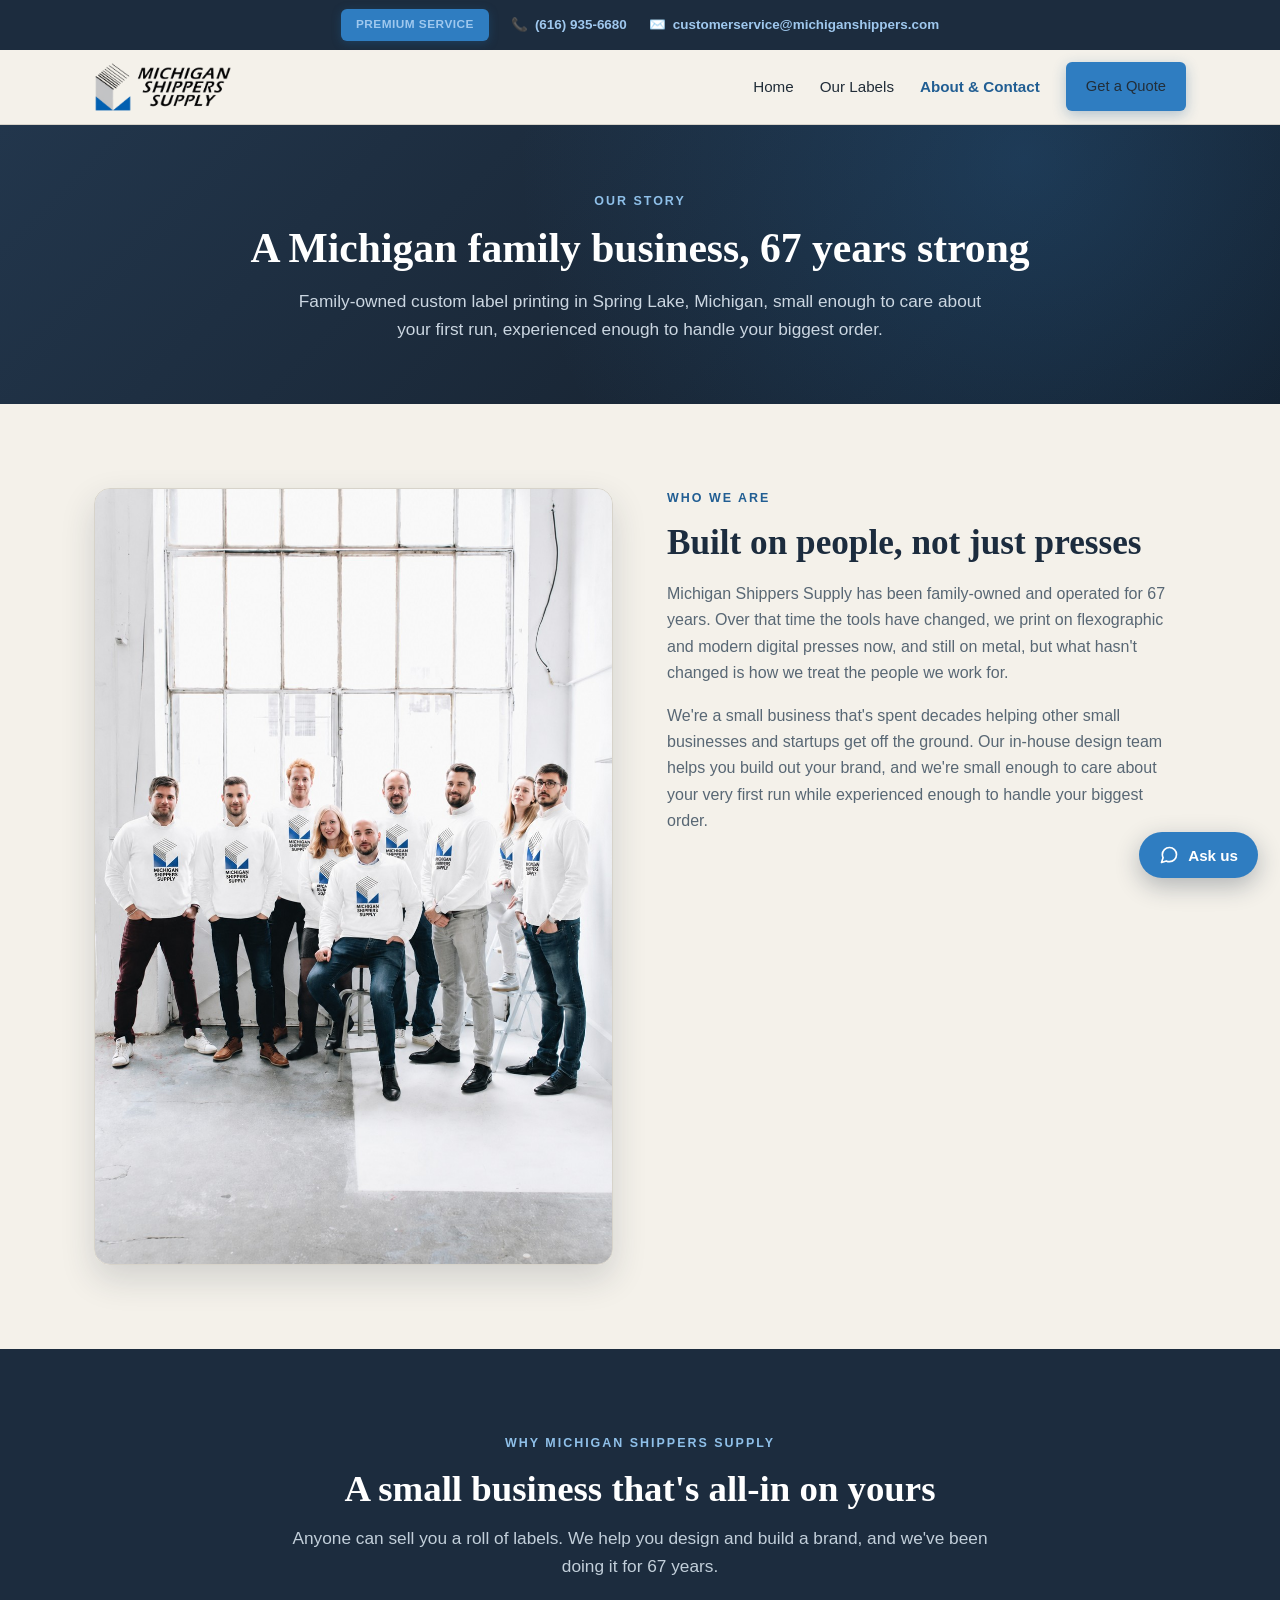
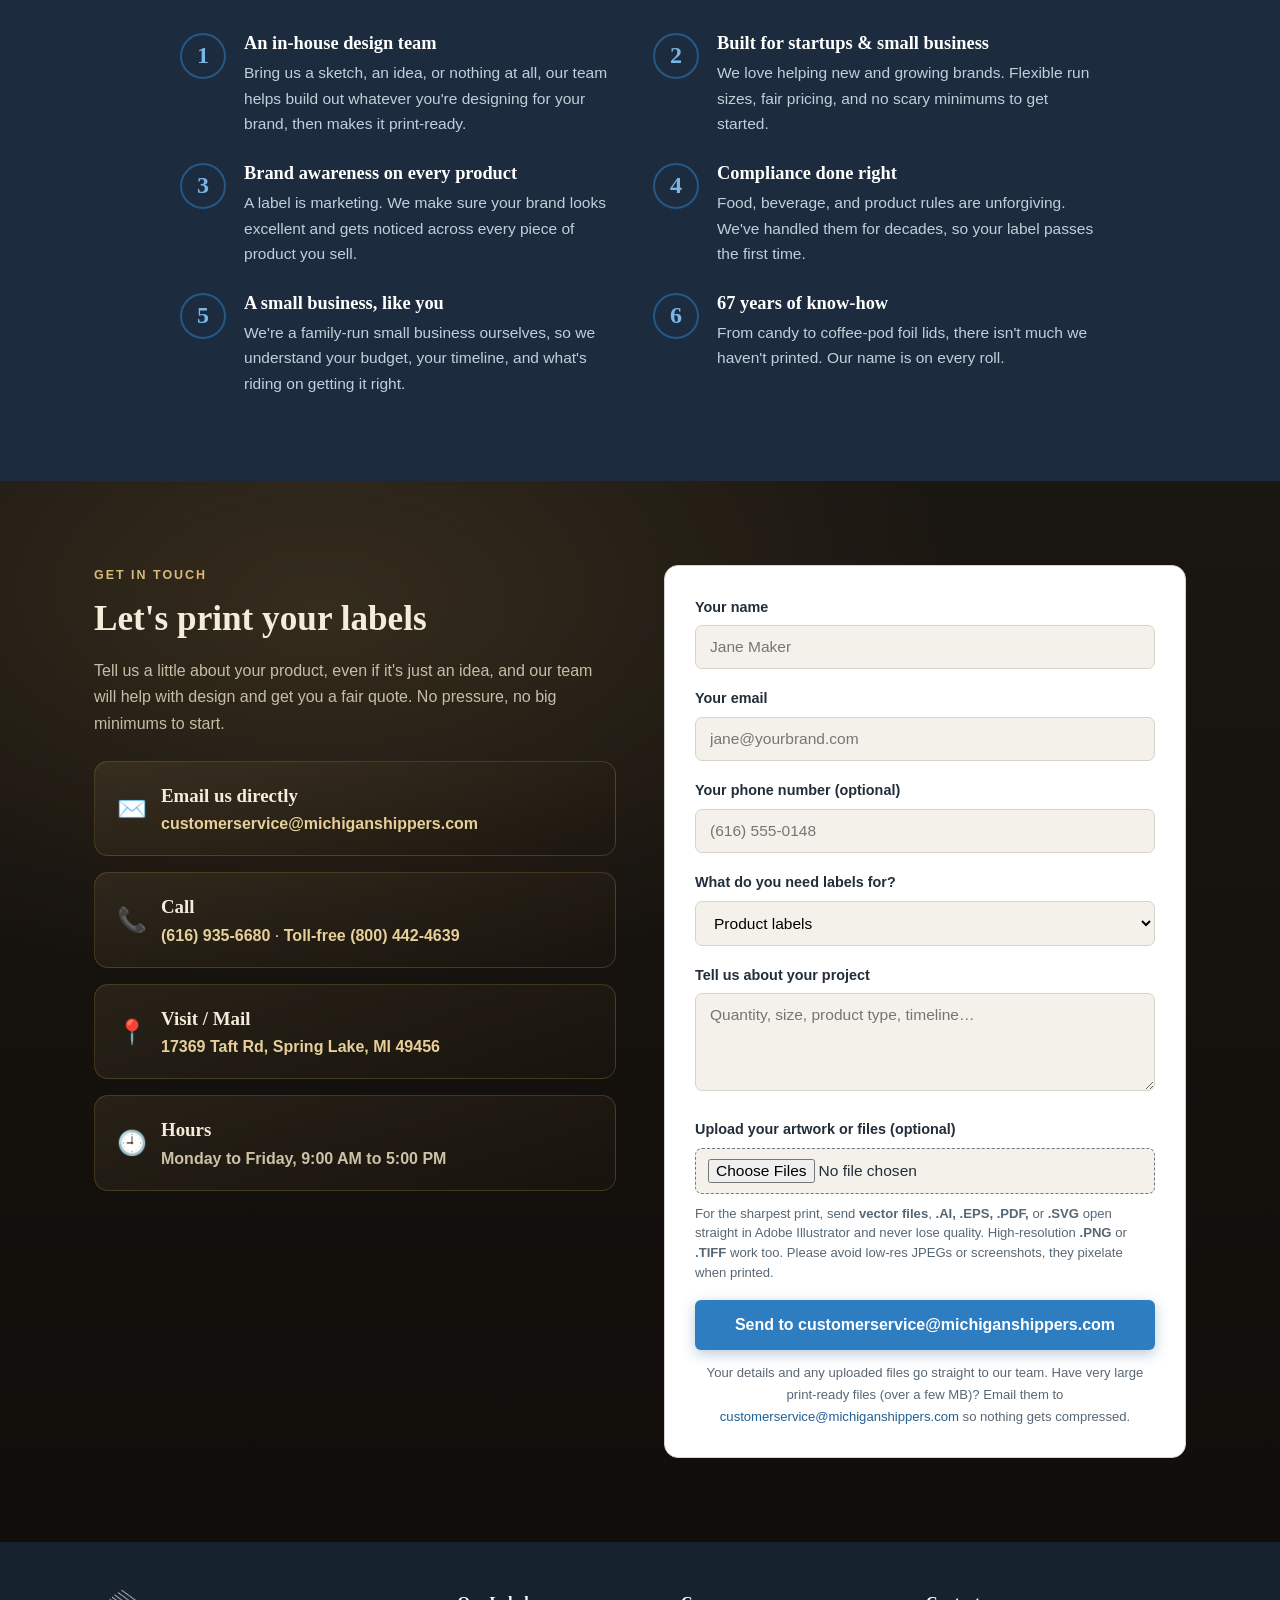
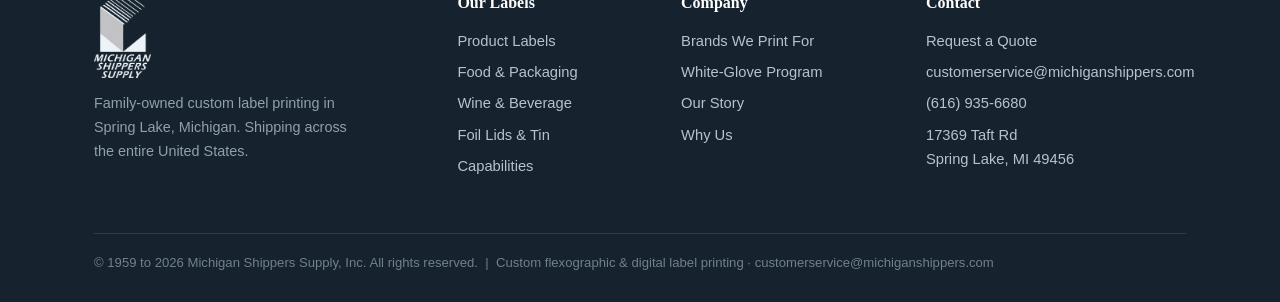
==== about.html @ 281e9510 "Switch contact email to customerservice@ + convert quote form to Netlify Forms Replace sales@michiga" ====
<!DOCTYPE html>
<html lang="en">
<head>
<meta charset="UTF-8" />
<meta name="viewport" content="width=device-width, initial-scale=1.0" />
<title>About &amp; Contact | Michigan Shippers Supply</title>
<meta name="description" content="Michigan Shippers Supply is a family-owned custom label printer in Spring Lake, Michigan, in business for 67 years. Get a free quote: call (616) 935-6680 or email customerservice@michiganshippers.com." />
<link rel="icon" type="image/png" href="images/logo-mark.png" />
<link rel="stylesheet" href="styles.css" />
</head>
<body>

<!-- ===== ANNOUNCEMENT BAR ===== -->
<div class="announce">
  <div class="wrap">
    <a class="wg-badge" href="index.html#programs">Premium Service</a>
    <span>📞 <a href="tel:16169356680">(616) 935-6680</a></span>
    <span>✉️ <a href="mailto:customerservice@michiganshippers.com">customerservice@michiganshippers.com</a></span>
  </div>
</div>

<!-- ===== NAV ===== -->
<header class="nav">
  <div class="nav-inner">
    <a class="brand" href="index.html" aria-label="Michigan Shippers Supply home">
      <img class="logo-real" src="images/logo-horizontal.png" alt="Michigan Shippers Supply" onerror="this.style.display='none';document.getElementById('navFallback').style.display='inline-flex';" />
      <span id="navFallback" class="ms-logo ms-logo--h" style="display:none;">
        <svg class="ms-mark" viewBox="0 0 120 120" xmlns="http://www.w3.org/2000/svg" role="img" aria-label="Michigan Shippers Supply mark">
          <defs><clipPath id="msTopNav"><polygon points="60,16 104,40 60,64 16,40"/></clipPath></defs>
          <polygon points="16,40 60,64 60,108 16,84" fill="#c3c8cc"/>
          <polygon points="60,64 104,40 104,84 60,108" fill="#aeb4b9"/>
          <polygon points="16,84 104,84 60,108" fill="#2f7dc1"/>
          <polygon points="60,16 104,40 60,64 16,40" fill="#eef0f2"/>
          <g clip-path="url(#msTopNav)" stroke="#6f767c" stroke-width="3">
            <line x1="4" y1="40" x2="80" y2="-3"/><line x1="12" y1="48" x2="88" y2="5"/>
            <line x1="20" y1="56" x2="96" y2="13"/><line x1="28" y1="64" x2="104" y2="21"/>
            <line x1="36" y1="72" x2="112" y2="29"/>
          </g>
          <polygon points="60,16 104,40 104,84 60,108 16,84 16,40" fill="none" stroke="#5d666d" stroke-width="1.4" stroke-linejoin="round"/>
          <line x1="60" y1="64" x2="60" y2="108" stroke="#5d666d" stroke-width="1.1"/>
          <polygon points="60,16 104,40 60,64 16,40" fill="none" stroke="#5d666d" stroke-width="1.4" stroke-linejoin="round"/>
        </svg>
        <span class="ms-wordmark"><b>MICHIGAN SHIPPERS</b><span>Supply &middot; Est. 1959</span></span>
      </span>
    </a>
    <nav class="links">
      <a href="index.html">Home</a>
      <a href="labels.html">Our Labels</a>
      <a class="nav-active" href="about.html">About &amp; Contact</a>
      <a class="btn btn-primary" href="about.html#contact">Get a Quote</a>
    </nav>
    <button class="nav-toggle" aria-label="Menu" onclick="document.querySelector('nav.links').style.display='flex'">
      <svg width="28" height="28" viewBox="0 0 24 24" fill="none" stroke="#1c2c3e" stroke-width="2"><line x1="3" y1="6" x2="21" y2="6"/><line x1="3" y1="12" x2="21" y2="12"/><line x1="3" y1="18" x2="21" y2="18"/></svg>
    </button>
  </div>
</header>

<!-- ===== PAGE HEADER ===== -->
<section class="page-hero">
  <div class="wrap">
    <div class="eyebrow">Our Story</div>
    <h1>A Michigan family business, 67 years strong</h1>
    <p>Family-owned custom label printing in Spring Lake, Michigan, small enough to care about your first run, experienced enough to handle your biggest order.</p>
  </div>
</section>

<!-- ===== ABOUT ===== -->
<section class="about" id="about">
  <div class="wrap">
    <div class="about-photo">
      <img src="images/team.jpg" alt="The Michigan Shippers Supply team in branded sweatshirts" />
    </div>
    <div>
      <div class="eyebrow">Who We Are</div>
      <h2>Built on people, not just presses</h2>
      <p>Michigan Shippers Supply has been family-owned and operated for 67 years. Over that time the tools have changed, we print on flexographic and modern digital presses now, and still on metal, but what hasn't changed is how we treat the people we work for.</p>
      <p>We're a small business that's spent decades helping other small businesses and startups get off the ground. Our in-house design team helps you build out your brand, and we're small enough to care about your very first run while experienced enough to handle your biggest order.</p>
    </div>
  </div>
</section>

<!-- ===== WHY ===== -->
<section class="why" id="why">
  <div class="wrap">
    <div class="section-head">
      <div class="eyebrow" style="color:#8fc0e9;">Why Michigan Shippers Supply</div>
      <h2>A small business that's all-in on yours</h2>
      <p>Anyone can sell you a roll of labels. We help you design and build a brand, and we've been doing it for 67 years.</p>
    </div>
    <div class="why-grid">
      <div class="why-item"><div class="num">1</div><div><h3>An in-house design team</h3><p>Bring us a sketch, an idea, or nothing at all, our team helps build out whatever you're designing for your brand, then makes it print-ready.</p></div></div>
      <div class="why-item"><div class="num">2</div><div><h3>Built for startups &amp; small business</h3><p>We love helping new and growing brands. Flexible run sizes, fair pricing, and no scary minimums to get started.</p></div></div>
      <div class="why-item"><div class="num">3</div><div><h3>Brand awareness on every product</h3><p>A label is marketing. We make sure your brand looks excellent and gets noticed across every piece of product you sell.</p></div></div>
      <div class="why-item"><div class="num">4</div><div><h3>Compliance done right</h3><p>Food, beverage, and product rules are unforgiving. We've handled them for decades, so your label passes the first time.</p></div></div>
      <div class="why-item"><div class="num">5</div><div><h3>A small business, like you</h3><p>We're a family-run small business ourselves, so we understand your budget, your timeline, and what's riding on getting it right.</p></div></div>
      <div class="why-item"><div class="num">6</div><div><h3>67 years of know-how</h3><p>From candy to coffee-pod foil lids, there isn't much we haven't printed. Our name is on every roll.</p></div></div>
    </div>
  </div>
</section>

<!-- ===== CONTACT ===== -->
<section class="contact" id="contact">
  <div class="wrap">
    <div class="contact-info">
      <div class="eyebrow">Get In Touch</div>
      <h2>Let's print your labels</h2>
      <p style="color:#c7bda6;margin-bottom:24px;">Tell us a little about your product, even if it's just an idea, and our team will help with design and get you a fair quote. No pressure, no big minimums to start.</p>
      <div class="email-cta">
        <span class="ic">✉️</span>
        <span><b>Email us directly</b><a href="mailto:customerservice@michiganshippers.com">customerservice@michiganshippers.com</a></span>
      </div>
      <div class="email-cta"><span class="ic">📞</span><span><b>Call</b><a href="tel:+16169356680">(616) 935-6680</a> &middot; <a href="tel:+18004424639">Toll-free (800) 442-4639</a></span></div>
      <div class="email-cta"><span class="ic">📍</span><span><b>Visit / Mail</b><a href="https://maps.google.com/?q=17369+Taft+Rd%2C+Spring+Lake%2C+MI+49456" target="_blank" rel="noopener">17369 Taft Rd, Spring Lake, MI 49456</a></span></div>
      <div class="email-cta"><span class="ic">🕘</span><span><b>Hours</b><span style="color:#cdc1a8;font-weight:600;">Monday to Friday, 9:00 AM to 5:00 PM</span></span></div>
    </div>
    <!-- Quote form uses Netlify Forms. Every submission (including uploaded files) is stored in
         the Netlify dashboard (Forms tab) so a spam filter can never lose a lead, and Netlify
         emails a copy to the address configured there (customerservice@michiganshippers.com).
         A browser mailto: link cannot carry attachments, which is why uploads failed before.
         File uploads need a native multipart POST, so this form submits normally (no AJAX).
         The data-netlify attribute + hidden form-name let Netlify detect and process it. -->
    <form id="quoteForm" name="quote" method="POST" data-netlify="true" netlify-honeypot="bot-field" enctype="multipart/form-data" action="/thanks.html">
      <input type="hidden" name="form-name" value="quote" />
      <input type="hidden" name="subject" value="New label quote request from michiganshippers.com" />
      <!-- Honeypot: bots fill this hidden field; real visitors never see it -->
      <p hidden><label>Skip if you are human: <input name="bot-field" tabindex="-1" autocomplete="off" /></label></p>
      <label for="name">Your name</label>
      <input id="name" name="name" type="text" placeholder="Jane Maker" required />
      <label for="email">Your email</label>
      <input id="email" name="email" type="email" placeholder="jane@yourbrand.com" required />
      <label for="phone">Your phone number (optional)</label>
      <input id="phone" name="phone" type="tel" placeholder="(616) 555-0148" autocomplete="tel" inputmode="tel" />
      <label for="type">What do you need labels for?</label>
      <select id="type" name="label_type">
        <option>Product labels</option>
        <option>Food &amp; packaging</option>
        <option>Candy</option>
        <option>Wine / beer / beverage</option>
        <option>Barcode / shipping</option>
        <option>Keurig-compatible foil lids / tin</option>
        <option>Brand &amp; label design help</option>
        <option>Not sure yet, need help</option>
      </select>
      <label for="msg">Tell us about your project</label>
      <textarea id="msg" name="message" rows="4" placeholder="Quantity, size, product type, timeline…"></textarea>
      <label for="artwork">Upload your artwork or files (optional)</label>
      <input id="artwork" name="attachment" type="file" multiple accept=".ai,.eps,.pdf,.svg,.tif,.tiff,.png,.jpg,.jpeg" />
      <p class="upload-hint">For the sharpest print, send <strong>vector files</strong>, <strong>.AI, .EPS, .PDF,</strong> or <strong>.SVG</strong> open straight in Adobe Illustrator and never lose quality. High-resolution <strong>.PNG</strong> or <strong>.TIFF</strong> work too. Please avoid low-res JPEGs or screenshots, they pixelate when printed.</p>
      <button class="btn btn-primary" type="submit">Send to customerservice@michiganshippers.com</button>
      <p class="form-note" id="formNote">Your details and any uploaded files go straight to our team. Have very large print-ready files (over a few MB)? Email them to <a href="mailto:customerservice@michiganshippers.com">customerservice@michiganshippers.com</a> so nothing gets compressed.</p>
    </form>
    <script>
      // Show a "Sending…" state on submit, then let the native multipart POST proceed.
      // We deliberately do NOT preventDefault: the browser must perform the real form POST
      // so the selected files upload as attachments (an AJAX/fetch submit cannot send them).
      (function(){
        var form=document.getElementById('quoteForm');
        if(!form) return;
        form.addEventListener('submit', function(){
          var btn=form.querySelector('button[type=submit]');
          if(btn){ btn.disabled=true; btn.textContent='Sending…'; }
        });
      })();
    </script>
  </div>
</section>

<!-- ===== FOOTER ===== -->
<footer>
  <div class="wrap">
    <div class="col foot-brand">
      <img class="logo-real" src="images/logo-vertical-light.png" alt="Michigan Shippers Supply" onerror="this.style.display='none';document.getElementById('footFallback').style.display='inline-flex';" />
      <span id="footFallback" class="ms-logo ms-logo--v" style="display:none;align-items:flex-start;text-align:left;">
        <svg class="ms-mark" viewBox="0 0 120 120" xmlns="http://www.w3.org/2000/svg" role="img" aria-label="Michigan Shippers Supply mark">
          <defs><clipPath id="msTopFoot"><polygon points="60,16 104,40 60,64 16,40"/></clipPath></defs>
          <polygon points="16,40 60,64 60,108 16,84" fill="#c3c8cc"/>
          <polygon points="60,64 104,40 104,84 60,108" fill="#aeb4b9"/>
          <polygon points="16,84 104,84 60,108" fill="#2f7dc1"/>
          <polygon points="60,16 104,40 60,64 16,40" fill="#eef0f2"/>
          <g clip-path="url(#msTopFoot)" stroke="#6f767c" stroke-width="3">
            <line x1="4" y1="40" x2="80" y2="-3"/><line x1="12" y1="48" x2="88" y2="5"/>
            <line x1="20" y1="56" x2="96" y2="13"/><line x1="28" y1="64" x2="104" y2="21"/>
            <line x1="36" y1="72" x2="112" y2="29"/>
          </g>
          <polygon points="60,16 104,40 104,84 60,108 16,84 16,40" fill="none" stroke="#5d666d" stroke-width="1.4" stroke-linejoin="round"/>
          <line x1="60" y1="64" x2="60" y2="108" stroke="#5d666d" stroke-width="1.1"/>
          <polygon points="60,16 104,40 60,64 16,40" fill="none" stroke="#5d666d" stroke-width="1.4" stroke-linejoin="round"/>
        </svg>
        <span class="ms-wordmark" style="align-items:flex-start;"><b style="color:#fff;">MICHIGAN SHIPPERS</b><span>Supply &middot; Est. 1959</span></span>
      </span>
      <p>Family-owned custom label printing in Spring Lake, Michigan. Shipping across the entire United States.</p>
    </div>
    <div class="col">
      <h4>Our Labels</h4>
      <a href="labels.html#services">Product Labels</a>
      <a href="labels.html#services">Food &amp; Packaging</a>
      <a href="labels.html#services">Wine &amp; Beverage</a>
      <a href="labels.html#metal">Foil Lids &amp; Tin</a>
      <a href="labels.html#capabilities">Capabilities</a>
    </div>
    <div class="col">
      <h4>Company</h4>
      <a href="index.html#proof">Brands We Print For</a>
      <a href="index.html#programs">White-Glove Program</a>
      <a href="about.html#about">Our Story</a>
      <a href="about.html#why">Why Us</a>
    </div>
    <div class="col">
      <h4>Contact</h4>
      <a href="about.html#contact">Request a Quote</a>
      <a href="mailto:customerservice@michiganshippers.com">customerservice@michiganshippers.com</a>
      <a href="tel:16169356680">(616) 935-6680</a>
      <a href="about.html#contact">17369 Taft Rd<br>Spring Lake, MI 49456</a>
    </div>
    <div class="legal">© 1959 to 2026 Michigan Shippers Supply, Inc. All rights reserved. &nbsp;|&nbsp; Custom flexographic &amp; digital label printing &middot; customerservice@michiganshippers.com</div>
  </div>
</footer>

<script src="chat.js" defer></script>
</body>
</html>
---- styles.css ----
:root{
  --cream:#f4f1ea;        /* warm heritage paper */
  --cream-2:#e9ebee;      /* cool light alt sections */
  --ink:#222e39;
  --ink-soft:#586774;
  --navy:#1c2c3e;         /* deep brand navy */
  --navy-2:#264a6b;
  --blue:#2f7dc1;         /* brand blue (from logo) */
  --blue-dark:#215e93;
  --steel:#6c7a85;        /* brand grey */
  --line:#d7d3ca;
  --max:1140px;
  --serif:Georgia,'Times New Roman',serif;
  --sans:-apple-system,BlinkMacSystemFont,'Segoe UI',Roboto,Helvetica,Arial,sans-serif;
}
*{box-sizing:border-box;margin:0;padding:0;}
html{scroll-behavior:smooth;}
body{font-family:var(--sans);color:var(--ink);background:var(--cream);line-height:1.65;-webkit-font-smoothing:antialiased;}
h1,h2,h3{font-family:var(--serif);font-weight:700;line-height:1.15;color:var(--navy);}
a{color:var(--blue-dark);text-decoration:none;}
img{max-width:100%;display:block;}
.wrap{max-width:var(--max);margin:0 auto;padding:0 24px;}
.btn{display:inline-block;padding:14px 26px;border-radius:6px;font-weight:600;font-size:1rem;cursor:pointer;border:2px solid transparent;transition:transform .15s ease,box-shadow .15s ease;}
.btn-primary{background:var(--blue);color:#fff;box-shadow:0 4px 14px rgba(33,94,147,.32);}
.btn-primary:hover{transform:translateY(-2px);box-shadow:0 7px 20px rgba(33,94,147,.42);}
.btn-ghost{background:transparent;color:var(--cream);border-color:rgba(244,241,234,.5);}
.btn-ghost:hover{background:rgba(244,241,234,.12);}
.eyebrow{font-family:var(--sans);text-transform:uppercase;letter-spacing:.16em;font-size:.78rem;font-weight:700;color:var(--blue-dark);margin-bottom:14px;}
section{padding:84px 0;}
.section-head{max-width:700px;margin:0 auto 52px;text-align:center;}
.section-head h2{font-size:2.3rem;margin-bottom:14px;}
.section-head p{color:var(--ink-soft);font-size:1.08rem;}

/* ===== LOGO (vector) ===== */
.ms-logo{display:flex;align-items:center;gap:14px;}
.ms-mark{flex:none;height:46px;width:auto;}
.ms-wordmark{display:flex;flex-direction:column;line-height:1;}
.ms-wordmark b{font-family:var(--serif);font-weight:700;color:var(--navy);letter-spacing:.04em;font-size:1.04rem;}
.ms-wordmark span{font-family:var(--sans);font-size:.62rem;letter-spacing:.22em;text-transform:uppercase;color:var(--blue-dark);font-weight:700;margin-top:4px;}
.ms-logo--v{flex-direction:column;gap:12px;text-align:center;}
.ms-logo--v .ms-mark{height:66px;}
.ms-logo--v .ms-wordmark{align-items:center;}
.ms-logo--v .ms-wordmark b{font-size:1.18rem;letter-spacing:.06em;}
.ms-logo--v .ms-wordmark span{font-size:.7rem;letter-spacing:.34em;margin-top:6px;}
/* real official logo files (drop into images/) take priority over the vector fallback */
.logo-real{height:50px;width:auto;display:block;}
footer .logo-real{height:88px;}
.brand{display:inline-flex;align-items:center;}

/* file upload */
form input[type=file]{padding:10px 12px;background:var(--cream);border:1px dashed var(--steel);cursor:pointer;}
.upload-hint{font-size:.82rem;color:var(--ink-soft);margin:-8px 0 18px;line-height:1.5;}

/* turnaround band */
.turnaround{background:var(--navy);color:var(--cream);}
.turnaround .wrap{display:grid;grid-template-columns:1fr 1fr;gap:48px;align-items:center;}
.turnaround img{width:100%;border-radius:16px;box-shadow:0 14px 34px rgba(0,0,0,.3);}
.turnaround h2{color:#fff;font-size:2.2rem;margin-bottom:16px;}
.turnaround p{color:#c2cfda;margin-bottom:16px;}
.turnaround .big{font-family:var(--serif);font-size:3.4rem;color:#7bb6e6;font-weight:700;line-height:1;margin-bottom:18px;}
.turnaround .big small{display:block;font-family:var(--sans);font-size:.92rem;letter-spacing:.05em;color:#c2cfda;text-transform:uppercase;font-weight:700;margin-top:8px;}
.turnaround .points{list-style:none;margin-top:6px;}
.turnaround .points li{padding-left:28px;position:relative;margin-bottom:10px;color:#dbe4ec;}
.turnaround .points li::before{content:"\2713";position:absolute;left:0;color:#7bb6e6;font-weight:700;}

/* ===== SPECIALTY PROGRAM (premium upsell) ===== */
.programs{background:radial-gradient(ellipse 78% 56% at 50% 20%,rgba(201,164,95,.20),transparent 62%),linear-gradient(180deg,#1a1611 0%,#100d0a 100%);}
.programs .section-head h2{color:#f5edda;font-size:1.4rem;text-transform:uppercase;letter-spacing:.05em;margin-top:-2px;}
.programs .section-head p{color:#c7bda6;}
.program-eyebrow{color:#d9b87a;}
.premium-title{font-family:var(--sans);text-transform:uppercase;letter-spacing:.16em;font-weight:800;font-size:clamp(2rem,5.5vw,3.4rem);line-height:1;color:#e7cf9a;text-align:center;margin-bottom:18px;transform-origin:center center;animation:premiumGrow linear both;animation-timeline:view();animation-range:entry 0% cover 42%;}
@keyframes premiumGrow{from{transform:scale(.5);opacity:.35;}to{transform:scale(1);opacity:1;}}
@media(prefers-reduced-motion:reduce){.premium-title{animation:none;transform:none;opacity:1;}}
.program-glow{position:relative;max-width:1000px;margin:0 auto;}
.program-glow::before{content:"";position:absolute;inset:-7px;border-radius:27px;z-index:0;background:conic-gradient(from var(--ringangle),transparent 0% 56%,rgba(245,231,189,.55) 65%,#fff3d2 73%,#e9cd86 81%,rgba(201,164,95,.45) 89%,transparent 95% 100%);filter:blur(24px);opacity:.9;animation:ringspin 6s linear infinite;pointer-events:none;}
.program-card{position:relative;z-index:1;border:2px solid transparent;border-radius:20px;overflow:hidden;box-shadow:0 34px 80px rgba(8,6,4,.55);background:linear-gradient(160deg,#211a11 0%,#16100a 60%,#120d07 100%) padding-box,conic-gradient(from var(--ringangle),rgba(201,164,95,.32) 0% 54%,#f5e7bd 65%,#fff3d2 72%,#e9cd86 80%,rgba(201,164,95,.32) 90% 100%) border-box;animation:ringspin 6s linear infinite;}
.program-accent{height:4px;background:linear-gradient(90deg,#b58a3c,#ecd6a4 50%,#b58a3c);}
.program-head{padding:42px 46px 8px;}
.program-badge{display:inline-flex;align-items:center;gap:8px;background:rgba(201,164,95,.14);border:1px solid rgba(201,164,95,.5);color:#ecd6a4;font-weight:700;font-size:.72rem;letter-spacing:.16em;text-transform:uppercase;padding:8px 16px;border-radius:30px;margin-bottom:20px;}
.program-card h3{color:#fff;font-family:var(--serif);font-size:1.75rem;line-height:1.22;margin-bottom:14px;max-width:680px;}
.program-card .program-lead{color:#cdc1a8;font-size:1.05rem;line-height:1.72;max-width:780px;margin:0;}
.program-pillars{display:grid;grid-template-columns:1fr 1fr;gap:16px;margin:30px 46px 0;}
.pillar{background:linear-gradient(160deg,rgba(214,180,120,.10) 0%,rgba(28,22,14,.5) 100%);border:1px solid rgba(201,164,95,.22);border-radius:16px;padding:24px 26px;}
.pillar h4{font-family:var(--serif);color:#ecd6a4;font-size:1.06rem;margin-bottom:8px;display:flex;align-items:center;gap:10px;font-weight:700;text-transform:uppercase;letter-spacing:.05em;}
.pillar h4::before{content:"\25C6";color:#b58a3c;font-size:.66rem;}
.pillar p{color:#bdb29a;font-size:.96rem;line-height:1.62;margin:0;}
.program-cta{display:flex;align-items:center;gap:22px;flex-wrap:wrap;padding:32px 46px 42px;}
.btn-gold{background:linear-gradient(180deg,#ecd6a4,#cda85e);color:#1c2c3e;box-shadow:0 6px 18px rgba(201,164,95,.32);}
.btn-gold:hover{transform:translateY(-2px);box-shadow:0 9px 24px rgba(201,164,95,.44);}
.program-note{color:#a1937c;font-size:.92rem;}
@media(max-width:680px){.program-pillars{grid-template-columns:1fr;margin:24px 22px 0;}.program-head{padding:32px 26px 6px;}.pillar{padding:22px 24px;}.program-cta{padding:26px 26px 34px;}.program-card h3{font-size:1.45rem;}.premium-title{font-size:clamp(1.8rem,9vw,2.6rem);}}

/* announcement bar (Vistaprint-style value strip) */
.announce{background:var(--navy);color:#dbe7f2;font-size:.84rem;}
.announce .wrap{display:flex;flex-wrap:wrap;gap:6px 22px;justify-content:center;align-items:center;padding:9px 24px;text-align:center;}
.announce span{display:inline-flex;align-items:center;gap:7px;}
.announce strong{color:#fff;}
.announce a{color:#9fc8ee;font-weight:600;}
.wg-badge{display:inline-block;color:#fff;background:var(--blue);font-weight:700;letter-spacing:.04em;text-transform:uppercase;font-size:.74rem;padding:6px 15px;border-radius:6px;box-shadow:0 2px 10px rgba(33,94,147,.4);transition:transform .15s ease,box-shadow .15s ease;}
.wg-badge:hover{transform:translateY(-1px);box-shadow:0 4px 14px rgba(33,94,147,.5);color:#fff;}

/* how it works */
.how-grid{display:grid;grid-template-columns:repeat(3,1fr);gap:30px;max-width:980px;margin:0 auto;}
.how-step{text-align:center;}
.how-num{width:56px;height:56px;border-radius:50%;background:var(--cream-2);color:var(--blue-dark);font-family:var(--serif);font-weight:700;font-size:1.4rem;display:flex;align-items:center;justify-content:center;margin:0 auto 16px;border:2px solid var(--blue);}
.how-step h3{font-size:1.18rem;margin-bottom:8px;}
.how-step p{color:var(--ink-soft);font-size:.97rem;}
.how-note{text-align:center;max-width:680px;margin:42px auto 0;padding:18px 24px;background:var(--cream-2);border:1px dashed var(--blue);border-radius:12px;color:var(--ink);font-size:.98rem;}

/* mid-page CTA band */
.cta-band{background:linear-gradient(135deg,#22364c 0%,#16222e 100%);color:#fff;text-align:center;}
.cta-band h2{color:#fff;font-size:2.1rem;margin-bottom:12px;}
.cta-band p{color:#c2cfda;margin-bottom:26px;max-width:620px;margin-left:auto;margin-right:auto;}
.cta-band .row{display:flex;gap:14px;justify-content:center;align-items:center;flex-wrap:wrap;}
.cta-band .email-link{color:#bcd9f2;font-weight:600;}
.cta-band .email-link:hover{color:#fff;}

/* FAQ */
.faq{background:var(--cream-2);}
.faq-list{max-width:820px;margin:0 auto;}
.faq-item{background:#fff;border:1px solid var(--line);border-radius:10px;margin-bottom:14px;overflow:hidden;}
.faq-item summary{cursor:pointer;padding:18px 22px;font-family:var(--serif);font-weight:700;color:var(--navy);font-size:1.05rem;list-style:none;display:flex;justify-content:space-between;align-items:center;gap:16px;}
.faq-item summary::-webkit-details-marker{display:none;}
.faq-item summary::after{content:"+";color:var(--blue-dark);font-size:1.5rem;font-weight:400;line-height:1;}
.faq-item[open] summary::after{content:"\2013";}
.faq-item .faq-a{padding:0 22px 18px;color:var(--ink-soft);font-size:.97rem;}

/* ===== NAV ===== */
header.nav{position:sticky;top:0;z-index:50;background:rgba(244,241,234,.94);backdrop-filter:blur(8px);border-bottom:1px solid var(--line);}
.nav-inner{display:flex;align-items:center;justify-content:space-between;padding:12px 24px;max-width:var(--max);margin:0 auto;}
nav.links{display:flex;align-items:center;gap:26px;}
nav.links a{color:var(--ink);font-weight:500;font-size:.95rem;}
nav.links a:hover{color:var(--blue-dark);}
nav.links a.nav-active{color:var(--blue-dark);font-weight:700;}
nav.links .btn{padding:10px 18px;font-size:.92rem;}
.nav-toggle{display:none;background:none;border:0;cursor:pointer;}

/* ===== INNER PAGE HEADER ===== */
.page-hero{position:relative;background:linear-gradient(135deg,#22364c 0%,#192635 60%,#121c28 100%);color:var(--cream);text-align:center;padding:66px 0 60px;overflow:hidden;}
.page-hero::after{content:"";position:absolute;inset:0;background-image:radial-gradient(circle at 80% 12%,rgba(47,125,193,.26),transparent 48%);pointer-events:none;}
.page-hero .wrap{position:relative;z-index:2;}
.page-hero .eyebrow{color:#8fc0e9;}
.page-hero h1{color:#fff;font-size:2.6rem;margin-bottom:14px;}
.page-hero p{color:#cbd6e1;max-width:700px;margin:0 auto;font-size:1.08rem;}

/* ===== HERO ===== */
.hero{position:relative;background:linear-gradient(135deg,#22364c 0%,#192635 60%,#121c28 100%);color:var(--cream);padding:96px 0 104px;overflow:hidden;}
.hero::after{content:"";position:absolute;inset:0;background-image:radial-gradient(circle at 80% 18%,rgba(47,125,193,.28),transparent 46%);pointer-events:none;}
.hero .wrap{position:relative;z-index:2;display:grid;grid-template-columns:1.1fr .9fr;gap:48px;align-items:center;}
.hero .badge{display:inline-block;background:rgba(47,125,193,.2);border:1px solid rgba(47,125,193,.55);color:#bcd9f2;padding:7px 16px;border-radius:30px;font-size:.8rem;font-weight:600;letter-spacing:.04em;margin-bottom:22px;}
.hero h1{color:#fff;font-size:3.05rem;margin-bottom:20px;}
.hero h1 em{color:#7bb6e6;font-style:normal;}
.hero p.lead{font-size:1.16rem;color:#d9e2ec;margin-bottom:30px;max-width:560px;}
.hero .cta-row{display:flex;gap:14px;flex-wrap:wrap;align-items:center;}
.hero .email-link{color:#bcd9f2;font-weight:600;font-size:.96rem;}
.hero .email-link:hover{color:#fff;}
.hero-card{background:rgba(244,241,234,.06);border:1px solid rgba(244,241,234,.16);border-radius:14px;padding:14px;}
.hero-card img{width:100%;border-radius:10px;display:block;margin-bottom:14px;box-shadow:0 8px 24px rgba(0,0,0,.3);aspect-ratio:4/3;object-fit:cover;}
.hero-card h3{color:#fff;font-size:1.12rem;margin:0 8px 8px;}
.hero-card p{margin:0 8px 8px;}

/* ===== TRUST BAR ===== */
.trust{background:var(--cream-2);border-top:1px solid var(--line);border-bottom:1px solid var(--line);overflow:hidden;}
.trust .wrap{padding-top:0;padding-bottom:0;}
.trust-carousel{position:relative;height:96px;}
.tstat{position:absolute;inset:0;display:flex;align-items:center;justify-content:center;gap:18px;text-align:center;opacity:0;transform:translateX(-45%);animation:tslide 14s cubic-bezier(.45,0,.2,1) infinite;}
.tstat:nth-child(2){animation-delay:3.5s;}
.tstat:nth-child(3){animation-delay:7s;}
.tstat:nth-child(4){animation-delay:10.5s;}
.tstat .tn{font-family:var(--serif);font-size:2.5rem;color:var(--navy);font-weight:700;line-height:1;white-space:nowrap;}
.tstat .tl{font-size:1.06rem;color:var(--ink-soft);text-align:left;max-width:380px;line-height:1.35;}
.tstat .tl strong{color:var(--navy);font-weight:700;}
@keyframes tslide{0%{opacity:0;transform:translateX(-45%);}4%{opacity:1;transform:translateX(0);}24%{opacity:1;transform:translateX(0);}28%{opacity:0;transform:translateX(45%);}28.01%{opacity:0;transform:translateX(-45%);}100%{opacity:0;transform:translateX(-45%);}}
@media(max-width:600px){.trust-carousel{height:128px;}.tstat{flex-direction:column;gap:6px;}.tstat .tl{text-align:center;max-width:300px;}}
@media(prefers-reduced-motion:reduce){.trust-carousel{height:auto;display:flex;flex-wrap:wrap;justify-content:center;gap:16px 40px;padding:26px 0;}.tstat{position:static;inset:auto;animation:none;opacity:1;transform:none;}}

/* ===== GOLD ROTATING RING (premium white-glove highlight) ===== */
@property --ringangle{syntax:'<angle>';initial-value:0deg;inherits:false;}
@keyframes ringspin{from{--ringangle:0deg;}to{--ringangle:360deg;}}

/* ===== SERVICES ===== */
.grid{display:grid;grid-template-columns:repeat(3,1fr);gap:22px;}
.card{position:relative;border:2px solid transparent;border-radius:12px;padding:30px 26px;transition:transform .15s ease,box-shadow .15s ease;background:linear-gradient(#fff,#fff) padding-box,linear-gradient(var(--line),var(--line)) border-box;}
.card:hover{transform:translateY(-4px);box-shadow:0 12px 28px rgba(28,44,62,.12);background:linear-gradient(#fff,#fff) padding-box,conic-gradient(from var(--ringangle),rgba(201,164,95,.18) 0%,#ecd6a4 9%,#f5e7bd 15%,#caa45f 22%,rgba(201,164,95,.18) 34%,rgba(201,164,95,.18) 100%) border-box;animation:ringspin 6s linear infinite;}
.card .ic{width:52px;height:52px;border-radius:10px;background:var(--cream-2);display:flex;align-items:center;justify-content:center;margin-bottom:18px;font-size:1.5rem;}
.card h3{font-size:1.22rem;margin-bottom:10px;}
.card p{color:var(--ink-soft);font-size:.97rem;}

/* ===== SHOWCASE ===== */
.showcase{background:linear-gradient(135deg,#22364c 0%,#192635 60%,#121c28 100%);color:var(--cream);clip-path:polygon(0 0,100% 0,100% calc(100% - 84px),50% 100%,0 calc(100% - 84px));padding-bottom:150px;}
.showcase .wrap{display:grid;grid-template-columns:1fr 1fr;gap:48px;align-items:stretch;}
.showcase h2{font-size:2.1rem;margin-bottom:16px;color:#fff;}
.showcase p{color:#c5d2dd;margin-bottom:14px;}
.showcase p strong{color:#fff;}
.showcase .tag{display:inline-block;background:#fff;border:1px solid var(--line);color:var(--blue-dark);font-weight:700;font-size:.8rem;letter-spacing:.04em;padding:6px 14px;border-radius:30px;margin-bottom:18px;}
.lid-wrap{position:relative;background:#fff;border:1px solid var(--line);border-radius:20px;overflow:hidden;box-shadow:0 14px 34px rgba(28,44,62,.14);min-height:440px;}
.lid-feature{width:78%;aspect-ratio:1/1;object-fit:contain;border-radius:50%;box-shadow:0 10px 26px rgba(28,44,62,.22);background:#fff;}
.product-shot{position:absolute;inset:0;width:100%;height:100%;padding:24px;background:#fff;object-fit:contain;object-position:center;display:block;}

/* ===== SOCIAL PROOF GALLERY ===== */
.proof{background:#fff;}
.lid-grid{display:grid;grid-template-columns:repeat(6,1fr);gap:26px;}
.lid{display:flex;flex-direction:column;align-items:center;text-align:center;}
.lid-circle{position:relative;width:100%;aspect-ratio:1/1;border-radius:50%;overflow:hidden;border:1px solid var(--line);box-shadow:0 8px 20px rgba(28,44,62,.14);background:var(--c,#e9ebee);display:flex;align-items:center;justify-content:center;}
.lid-circle img{position:absolute;inset:0;width:100%;height:100%;object-fit:cover;}
.lid-name{padding:0 8px;font-family:var(--serif);font-weight:700;color:#fff;font-size:.92rem;line-height:1.2;text-shadow:0 1px 2px rgba(0,0,0,.25);}
.lid figcaption{margin-top:12px;font-size:.86rem;color:var(--ink-soft);font-weight:600;}

/* ===== WHY ===== */
.why{background:var(--navy);color:var(--cream);}
.why .section-head h2{color:#fff;}
.why .section-head p{color:#c2cfda;}
.why-grid{display:grid;grid-template-columns:repeat(2,1fr);gap:26px;max-width:920px;margin:0 auto;}
.why-item{display:flex;gap:18px;align-items:flex-start;}
.why-item .num{font-family:var(--serif);font-size:1.5rem;color:#7bb6e6;font-weight:700;flex:none;width:46px;height:46px;border-radius:50%;border:2px solid rgba(47,125,193,.55);display:flex;align-items:center;justify-content:center;}
.why-item h3{color:#fff;font-size:1.15rem;margin-bottom:6px;}
.why-item p{color:#c2cfda;font-size:.97rem;}

/* ===== ABOUT ===== */
.about .wrap{display:grid;grid-template-columns:1fr 1fr;gap:54px;align-items:stretch;}
.about-photo{border:1px solid var(--line);border-radius:16px;overflow:hidden;min-height:340px;box-shadow:0 14px 34px rgba(28,44,62,.16);}
.about-photo img{width:100%;height:100%;object-fit:cover;display:block;min-height:340px;}
.about h2{font-size:2.2rem;margin-bottom:18px;}
.about p{color:var(--ink-soft);margin-bottom:16px;}

/* ===== CAPABILITIES ===== */
.caps{background:var(--cream-2);}
.caps-grid{display:grid;grid-template-columns:repeat(4,1fr);gap:18px;}
.cap{background:#fff;border:1px solid var(--line);border-radius:10px;padding:22px;text-align:center;}
.cap b{display:block;font-family:var(--serif);color:var(--navy);font-size:1.05rem;margin-bottom:4px;}
.cap small{color:var(--ink-soft);font-size:.88rem;}
.caps-photo{margin-top:34px;border-radius:16px;overflow:hidden;border:1px solid var(--line);box-shadow:0 12px 30px rgba(28,44,62,.16);}
.caps-photo img{width:100%;display:block;max-height:440px;object-fit:cover;}

/* ===== CONTACT ===== */
.contact{background:radial-gradient(ellipse 85% 60% at 25% 12%,rgba(201,164,95,.16),transparent 60%),linear-gradient(180deg,#1a1611 0%,#100d0a 100%);}
.contact-info .eyebrow{color:#d9b87a;}
.contact .wrap{display:grid;grid-template-columns:1fr 1fr;gap:48px;}
.contact-info h2{font-size:2.2rem;margin-bottom:18px;color:#f5edda;}
.email-cta{display:flex;align-items:center;gap:14px;background:linear-gradient(160deg,rgba(214,180,120,.10),rgba(28,22,14,.55));border:1px solid rgba(201,164,95,.22);color:#f5edda;border-radius:14px;padding:18px 22px;margin-bottom:16px;}
.email-cta .ic{font-size:1.5rem;}
.email-cta b{display:block;font-family:var(--serif);font-size:1.18rem;}
.email-cta a{color:#e7cf9a;font-weight:600;}
.email-cta a:hover{color:#fff;}
.contact-info .row{display:flex;gap:14px;align-items:flex-start;margin-bottom:18px;}
.contact-info .row .ic{flex:none;width:40px;height:40px;border-radius:8px;background:var(--cream-2);display:flex;align-items:center;justify-content:center;}
.contact-info .row b{display:block;color:var(--navy);font-family:var(--serif);}
.contact-info .row span{color:var(--ink-soft);font-size:.96rem;}
form{background:#fff;border:1px solid var(--line);border-radius:14px;padding:30px;}
form label{display:block;font-weight:600;font-size:.9rem;margin-bottom:6px;color:var(--ink);}
form input,form textarea,form select{width:100%;padding:12px 14px;border:1px solid var(--line);border-radius:7px;font-family:var(--sans);font-size:.97rem;margin-bottom:18px;background:var(--cream);}
form input:focus,form textarea:focus,form select:focus{outline:2px solid var(--blue);border-color:var(--blue);}
form .btn-primary{width:100%;}
form .form-note{font-size:.82rem;color:var(--ink-soft);margin-top:12px;text-align:center;}

/* ===== FOOTER ===== */
footer{background:#16222e;color:#b7c2cc;padding:48px 0 28px;}
footer .wrap{display:flex;flex-wrap:wrap;justify-content:space-between;gap:28px;}
footer a{color:#9fc3e0;}
footer .col{max-width:260px;}
footer .col h4{color:#fff;font-family:var(--serif);font-size:1rem;margin-bottom:12px;}
footer .col a{display:block;color:#b7c2cc;font-size:.92rem;margin-bottom:7px;}
footer .foot-brand p{font-size:.9rem;color:#90a0ad;margin-top:14px;}
footer .legal{width:100%;border-top:1px solid rgba(255,255,255,.12);margin-top:20px;padding-top:18px;font-size:.82rem;color:#71808d;}

@media(max-width:980px){
  .lid-grid{grid-template-columns:repeat(3,1fr);}
}
@media(max-width:900px){
  .hero .wrap,.about .wrap,.contact .wrap,.showcase .wrap,.turnaround .wrap{grid-template-columns:1fr;}
  .grid,.why-grid,.caps-grid{grid-template-columns:1fr 1fr;}
  .hero h1{font-size:2.4rem;}
  nav.links{display:none;}
  .nav-toggle{display:block;}
}
@media(max-width:560px){
  .grid,.why-grid,.caps-grid{grid-template-columns:1fr;}
  .lid-grid{grid-template-columns:repeat(2,1fr);}
  .how-grid{grid-template-columns:1fr;}
  section{padding:60px 0;}
  .hero h1{font-size:2rem;}
  .page-hero h1{font-size:2rem;}
  .section-head h2{font-size:1.8rem;}
}

/* ===== HELP CHAT WIDGET ===== */
.chat-fab{position:fixed;right:22px;bottom:22px;z-index:60;display:inline-flex;align-items:center;gap:9px;background:var(--blue);color:#fff;border:none;border-radius:30px;padding:13px 20px;font-family:var(--sans);font-weight:700;font-size:.95rem;cursor:pointer;box-shadow:0 8px 24px rgba(28,44,62,.3);transition:transform .15s ease,box-shadow .15s ease;}
.chat-fab:hover{transform:translateY(-2px);box-shadow:0 12px 30px rgba(28,44,62,.4);}
.chat-fab svg{width:20px;height:20px;}
.chat-panel{position:fixed;right:22px;bottom:22px;z-index:61;width:374px;max-width:calc(100vw - 32px);height:564px;max-height:calc(100vh - 40px);background:var(--cream);border:1px solid var(--line);border-radius:18px;box-shadow:0 24px 60px rgba(16,26,40,.34);display:none;flex-direction:column;overflow:hidden;font-family:var(--sans);}
.chat-panel.open{display:flex;}
.chat-head{background:linear-gradient(135deg,#22364c,#16222e);color:#fff;padding:15px 18px;display:flex;align-items:flex-start;justify-content:space-between;gap:10px;}
.chat-head b{font-family:var(--serif);font-size:1.06rem;display:block;}
.chat-head small{color:#9fc8ee;font-size:.76rem;display:block;margin-top:2px;}
.chat-head .chat-close{background:transparent;border:0;color:#cfe0f0;font-size:1.5rem;line-height:1;cursor:pointer;padding:0 2px;}
.chat-body{flex:1;overflow-y:auto;padding:16px;display:flex;flex-direction:column;gap:10px;}
.chat-msg{max-width:85%;padding:10px 13px;border-radius:13px;font-size:.92rem;line-height:1.5;word-wrap:break-word;}
.chat-msg a{font-weight:600;text-decoration:underline;}
.chat-bot{align-self:flex-start;background:#fff;border:1px solid var(--line);color:var(--ink);border-bottom-left-radius:4px;}
.chat-bot a{color:var(--blue-dark);}
.chat-user{align-self:flex-end;background:var(--blue);color:#fff;border-bottom-right-radius:4px;}
.chat-user a{color:#fff;}
.chat-typing{align-self:flex-start;color:var(--ink-soft);font-size:.85rem;padding:4px 6px;font-style:italic;}
.chat-chips{display:flex;flex-wrap:wrap;gap:7px;padding:0 16px 8px;}
.chat-chip{background:#fff;border:1px solid var(--line);color:var(--blue-dark);font-family:var(--sans);font-weight:600;font-size:.79rem;padding:6px 12px;border-radius:30px;cursor:pointer;transition:background .12s ease;}
.chat-chip:hover{background:var(--cream-2);}
.chat-input-row{display:flex;gap:8px;padding:12px;border-top:1px solid var(--line);background:#fff;}
.chat-input-row input{flex:1;border:1px solid var(--line);border-radius:9px;padding:10px 12px;font-family:var(--sans);font-size:.93rem;background:var(--cream);}
.chat-input-row input:focus{outline:2px solid var(--blue);border-color:var(--blue);}
.chat-input-row button{background:var(--blue);color:#fff;border:0;border-radius:9px;padding:0 16px;font-weight:700;font-size:.92rem;cursor:pointer;}
.chat-input-row button:hover{background:var(--blue-dark);}
.chat-foot{font-size:.71rem;color:var(--ink-soft);text-align:center;padding:7px 12px 11px;background:#fff;}
.chat-foot a{color:var(--blue-dark);font-weight:600;}
@media(max-width:560px){.chat-panel{right:0;bottom:0;width:100vw;max-width:100vw;height:100dvh;max-height:100dvh;border-radius:0;}.chat-fab{right:16px;bottom:16px;}}
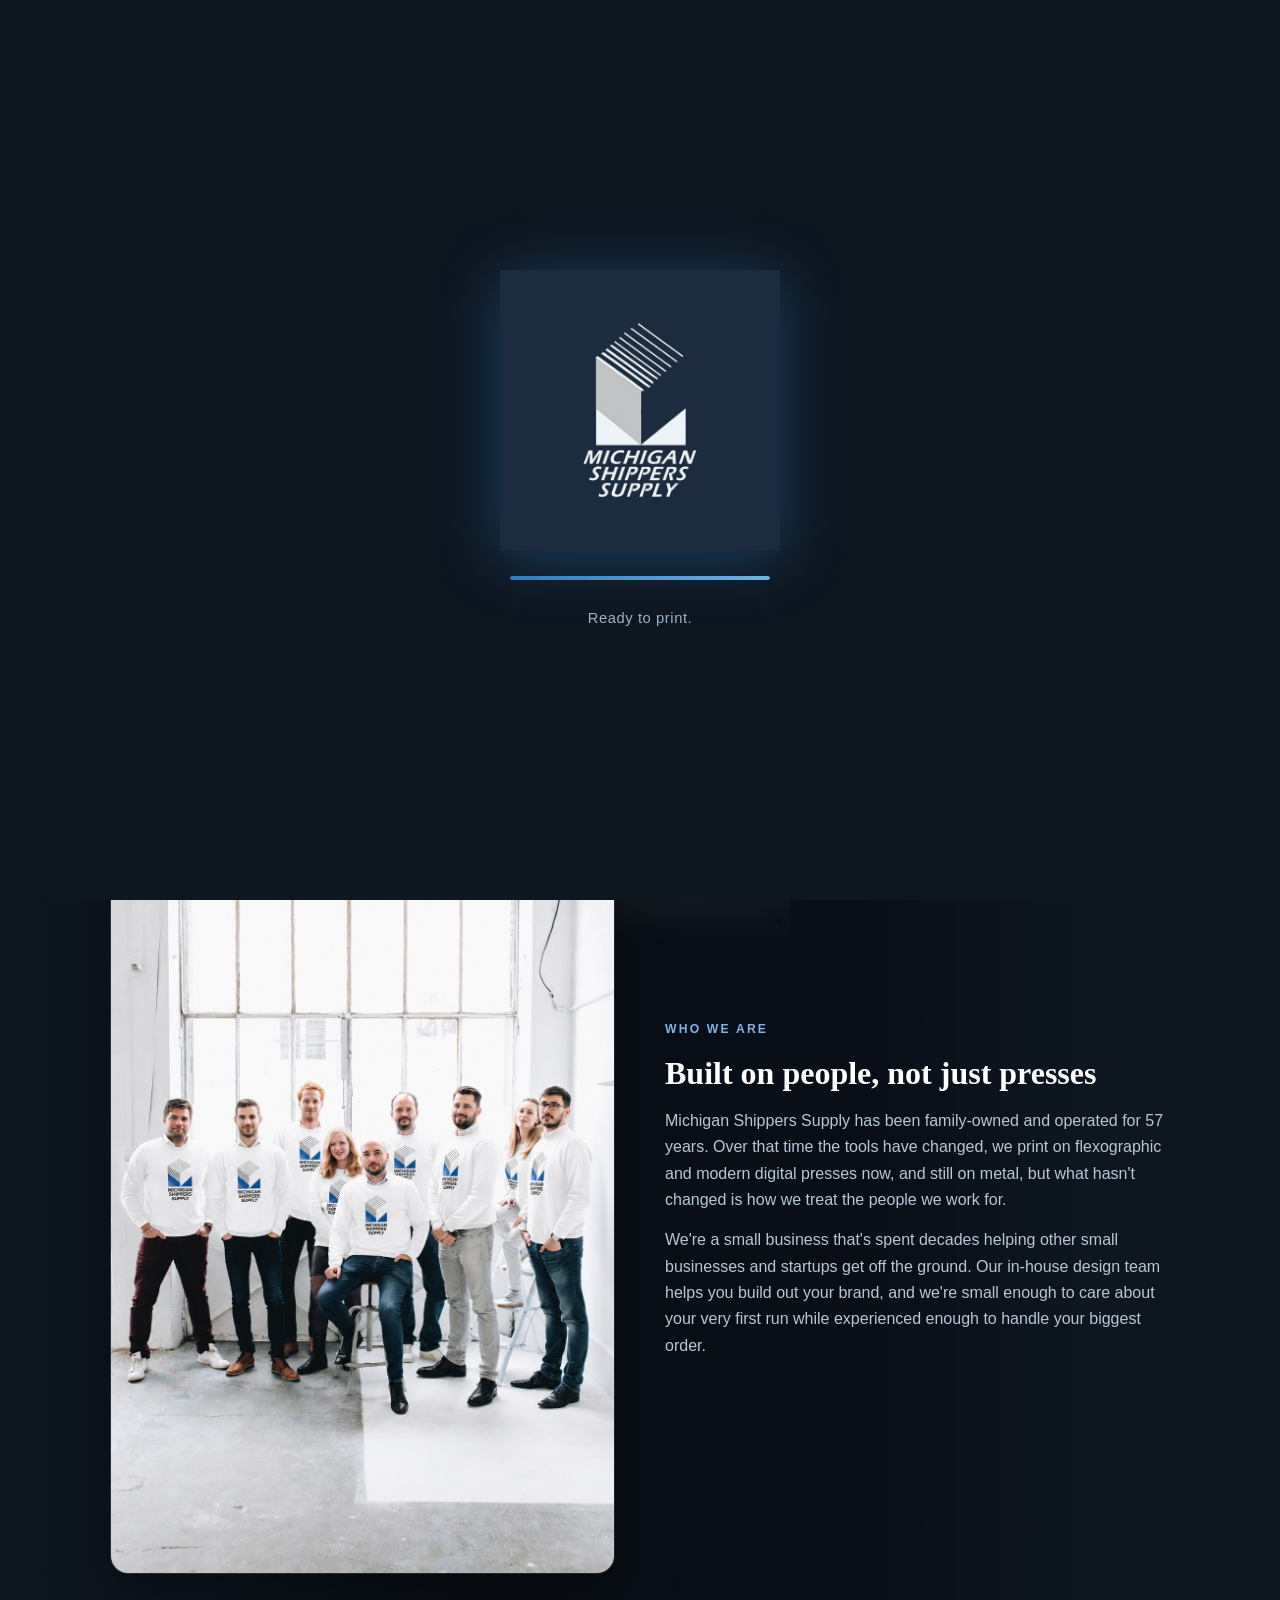
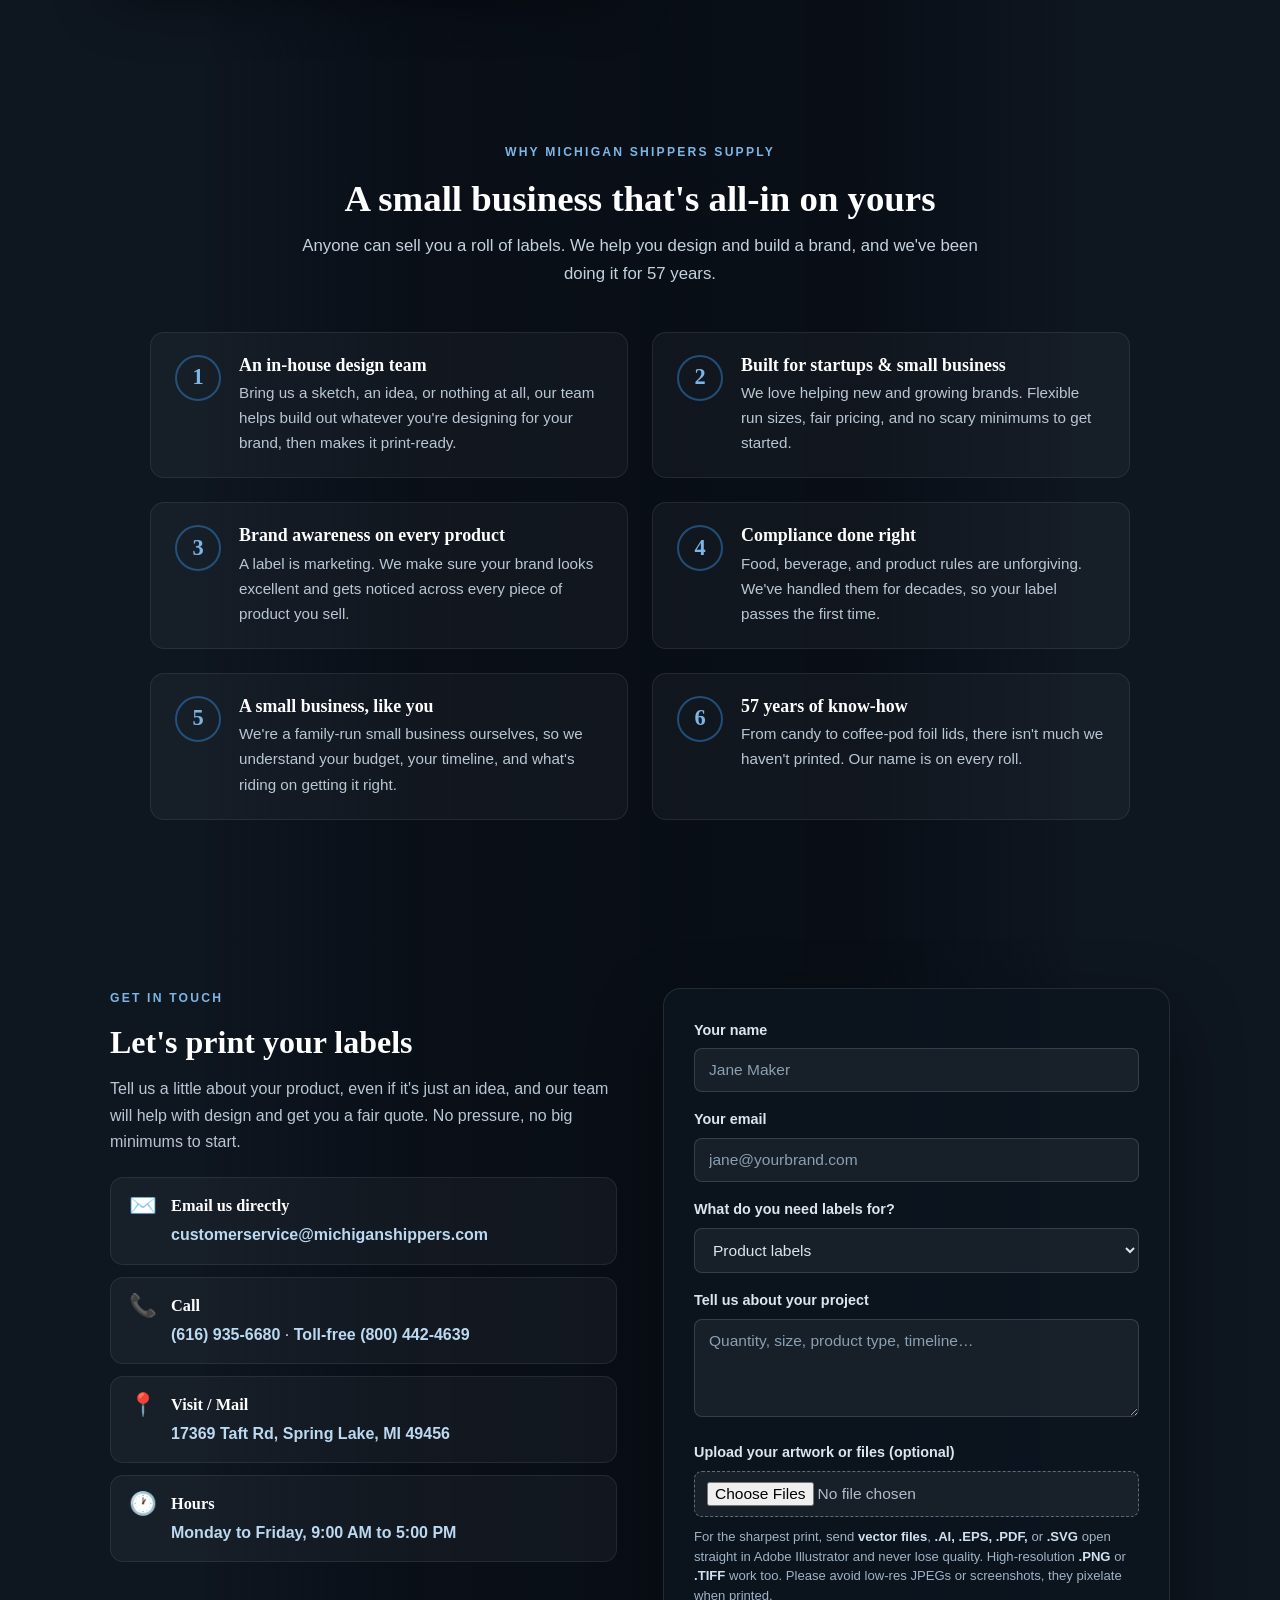
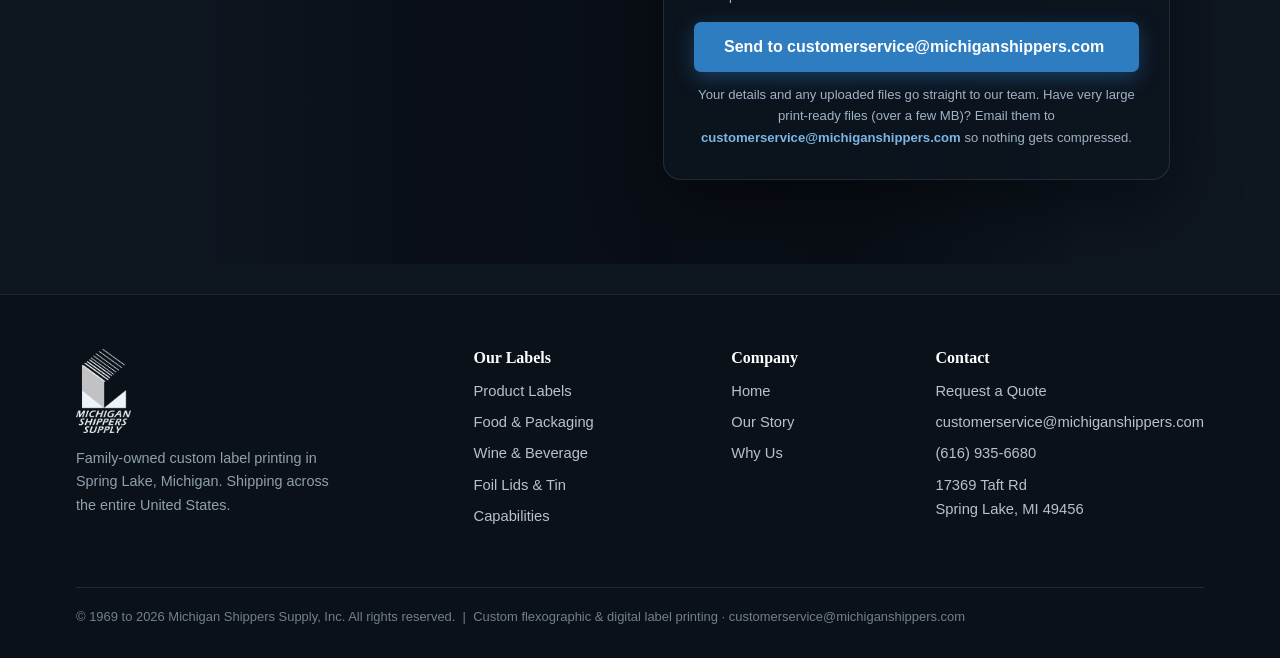
==== commit 4a296226: "Go live: immersive press-ribbon redesign of the site - Dark single-scroll homepage; the printing pre" ====
--- a/about.html
+++ b/about.html
@@ -4,164 +4,187 @@
 <meta charset="UTF-8" />
 <meta name="viewport" content="width=device-width, initial-scale=1.0" />
 <title>About &amp; Contact | Michigan Shippers Supply</title>
-<meta name="description" content="Michigan Shippers Supply is a family-owned custom label printer in Spring Lake, Michigan, in business for 67 years. Get a free quote: call (616) 935-6680 or email customerservice@michiganshippers.com." />
+<meta name="description" content="Michigan Shippers Supply is a family-owned custom label printer in Spring Lake, Michigan, in business for 57 years. Get a free quote: call (616) 935-6680 or email customerservice@michiganshippers.com." />
 <link rel="icon" type="image/png" href="images/logo-mark.png" />
-<link rel="stylesheet" href="styles.css" />
+<script>document.documentElement.className='js';</script>
+<link rel="stylesheet" href="immersive.css" />
 </head>
 <body>
 
-<!-- ===== ANNOUNCEMENT BAR ===== -->
-<div class="announce">
-  <div class="wrap">
-    <a class="wg-badge" href="index.html#programs">Premium Service</a>
-    <span>📞 <a href="tel:16169356680">(616) 935-6680</a></span>
-    <span>✉️ <a href="mailto:customerservice@michiganshippers.com">customerservice@michiganshippers.com</a></span>
-  </div>
+<!-- ===== PRELOADER ===== -->
+<div id="pre">
+  <img src="images/logo-on-navy.png" alt="Michigan Shippers Supply" onerror="this.src='images/logo-vertical-light.png'" />
+  <div class="pre-bar"><i></i></div>
+  <div class="pre-msg" id="preMsg">Warming up the press&hellip;</div>
 </div>
 
+<!-- ===== IMMERSIVE WORLD BG ===== -->
+<div class="world" aria-hidden="true"></div>
+
+<!-- ===== PRESS STAGE (printer + ribbon) ===== -->
+<div class="stage" aria-hidden="true">
+  <svg class="printer" viewBox="0 0 390 200" xmlns="http://www.w3.org/2000/svg">
+    <rect x="34" y="40" width="322" height="118" rx="18" fill="#22364c"/>
+    <rect x="34" y="40" width="322" height="118" rx="18" fill="url(#sheen)"/>
+    <rect x="34" y="40" width="322" height="22" rx="11" fill="#27405a"/>
+    <rect x="46" y="48" width="298" height="8" rx="4" fill="rgba(255,255,255,.10)"/>
+    <rect x="250" y="74" width="86" height="50" rx="9" fill="#16222e"/>
+    <circle class="light" cx="270" cy="99" r="6" fill="#7bb6e6"/>
+    <rect x="286" y="88" width="40" height="5" rx="2.5" fill="#3a5570"/>
+    <rect x="286" y="100" width="30" height="5" rx="2.5" fill="#33495f"/>
+    <rect x="54" y="128" width="282" height="40" rx="10" fill="#16222e"/>
+    <rect x="92" y="150" width="206" height="13" rx="6" fill="#0a121b"/>
+    <rect class="scanner" x="186" y="152" width="18" height="9" rx="4" fill="#7bb6e6" opacity=".9"/>
+    <rect x="74" y="158" width="20" height="20" rx="5" fill="#16222e"/>
+    <rect x="296" y="158" width="20" height="20" rx="5" fill="#16222e"/>
+    <defs>
+      <linearGradient id="sheen" x1="0" y1="0" x2="0" y2="1">
+        <stop offset="0" stop-color="#34506e"/>
+        <stop offset="1" stop-color="#1b2a3a"/>
+      </linearGradient>
+    </defs>
+  </svg>
+  <div class="ribbon">
+    <div class="paper-strip"></div>
+    <div class="ribbon-track" id="track"></div>
+  </div>
+</div>
+
 <!-- ===== NAV ===== -->
-<header class="nav">
+<header class="nav" id="nav">
   <div class="nav-inner">
     <a class="brand" href="index.html" aria-label="Michigan Shippers Supply home">
-      <img class="logo-real" src="images/logo-horizontal.png" alt="Michigan Shippers Supply" onerror="this.style.display='none';document.getElementById('navFallback').style.display='inline-flex';" />
-      <span id="navFallback" class="ms-logo ms-logo--h" style="display:none;">
-        <svg class="ms-mark" viewBox="0 0 120 120" xmlns="http://www.w3.org/2000/svg" role="img" aria-label="Michigan Shippers Supply mark">
-          <defs><clipPath id="msTopNav"><polygon points="60,16 104,40 60,64 16,40"/></clipPath></defs>
-          <polygon points="16,40 60,64 60,108 16,84" fill="#c3c8cc"/>
-          <polygon points="60,64 104,40 104,84 60,108" fill="#aeb4b9"/>
-          <polygon points="16,84 104,84 60,108" fill="#2f7dc1"/>
-          <polygon points="60,16 104,40 60,64 16,40" fill="#eef0f2"/>
-          <g clip-path="url(#msTopNav)" stroke="#6f767c" stroke-width="3">
-            <line x1="4" y1="40" x2="80" y2="-3"/><line x1="12" y1="48" x2="88" y2="5"/>
-            <line x1="20" y1="56" x2="96" y2="13"/><line x1="28" y1="64" x2="104" y2="21"/>
-            <line x1="36" y1="72" x2="112" y2="29"/>
-          </g>
-          <polygon points="60,16 104,40 104,84 60,108 16,84 16,40" fill="none" stroke="#5d666d" stroke-width="1.4" stroke-linejoin="round"/>
-          <line x1="60" y1="64" x2="60" y2="108" stroke="#5d666d" stroke-width="1.1"/>
-          <polygon points="60,16 104,40 60,64 16,40" fill="none" stroke="#5d666d" stroke-width="1.4" stroke-linejoin="round"/>
-        </svg>
-        <span class="ms-wordmark"><b>MICHIGAN SHIPPERS</b><span>Supply &middot; Est. 1959</span></span>
-      </span>
+      <img src="images/logo-horizontal-light.png" alt="Michigan Shippers Supply" onerror="this.src='images/logo-on-navy.png'" />
     </a>
     <nav class="links">
       <a href="index.html">Home</a>
       <a href="labels.html">Our Labels</a>
-      <a class="nav-active" href="about.html">About &amp; Contact</a>
+      <a class="active" href="about.html">About &amp; Contact</a>
       <a class="btn btn-primary" href="about.html#contact">Get a Quote</a>
     </nav>
     <button class="nav-toggle" aria-label="Menu" onclick="document.querySelector('nav.links').style.display='flex'">
-      <svg width="28" height="28" viewBox="0 0 24 24" fill="none" stroke="#1c2c3e" stroke-width="2"><line x1="3" y1="6" x2="21" y2="6"/><line x1="3" y1="12" x2="21" y2="12"/><line x1="3" y1="18" x2="21" y2="18"/></svg>
+      <svg width="28" height="28" viewBox="0 0 24 24" fill="none" stroke="#cdd8e3" stroke-width="2"><line x1="3" y1="6" x2="21" y2="6"/><line x1="3" y1="12" x2="21" y2="12"/><line x1="3" y1="18" x2="21" y2="18"/></svg>
     </button>
   </div>
 </header>
 
-<!-- ===== PAGE HEADER ===== -->
+<!-- ===== PAGE HERO ===== -->
 <section class="page-hero">
-  <div class="wrap">
-    <div class="eyebrow">Our Story</div>
-    <h1>A Michigan family business, 67 years strong</h1>
-    <p>Family-owned custom label printing in Spring Lake, Michigan, small enough to care about your first run, experienced enough to handle your biggest order.</p>
-  </div>
-</section>
-
-<!-- ===== ABOUT ===== -->
-<section class="about" id="about">
-  <div class="wrap">
-    <div class="about-photo">
-      <img src="images/team.jpg" alt="The Michigan Shippers Supply team in branded sweatshirts" />
-    </div>
-    <div>
-      <div class="eyebrow">Who We Are</div>
-      <h2>Built on people, not just presses</h2>
-      <p>Michigan Shippers Supply has been family-owned and operated for 67 years. Over that time the tools have changed, we print on flexographic and modern digital presses now, and still on metal, but what hasn't changed is how we treat the people we work for.</p>
-      <p>We're a small business that's spent decades helping other small businesses and startups get off the ground. Our in-house design team helps you build out your brand, and we're small enough to care about your very first run while experienced enough to handle your biggest order.</p>
+  <div class="eyebrow reveal">Our Story</div>
+  <h1 class="reveal">A Michigan family business, 57 years strong</h1>
+  <p class="reveal">Family-owned custom label printing in Spring Lake, Michigan, small enough to care about your first run, experienced enough to handle your biggest order.</p>
+</section>
+
+<!-- ===== STORY ===== -->
+<section class="sec band" id="about">
+  <div class="wrap">
+    <div class="story reveal">
+      <div class="photo"><img src="images/team.jpg" alt="The Michigan Shippers Supply team in branded sweatshirts" /></div>
+      <div>
+        <div class="eyebrow">Who We Are</div>
+        <h2>Built on people, not just presses</h2>
+        <p>Michigan Shippers Supply has been family-owned and operated for 57 years. Over that time the tools have changed, we print on flexographic and modern digital presses now, and still on metal, but what hasn't changed is how we treat the people we work for.</p>
+        <p>We're a small business that's spent decades helping other small businesses and startups get off the ground. Our in-house design team helps you build out your brand, and we're small enough to care about your very first run while experienced enough to handle your biggest order.</p>
+      </div>
     </div>
   </div>
 </section>
 
 <!-- ===== WHY ===== -->
-<section class="why" id="why">
-  <div class="wrap">
-    <div class="section-head">
-      <div class="eyebrow" style="color:#8fc0e9;">Why Michigan Shippers Supply</div>
+<section class="sec band center" id="why">
+  <div class="wrap">
+    <div class="shead reveal">
+      <div class="eyebrow">Why Michigan Shippers Supply</div>
       <h2>A small business that's all-in on yours</h2>
-      <p>Anyone can sell you a roll of labels. We help you design and build a brand, and we've been doing it for 67 years.</p>
-    </div>
-    <div class="why-grid">
-      <div class="why-item"><div class="num">1</div><div><h3>An in-house design team</h3><p>Bring us a sketch, an idea, or nothing at all, our team helps build out whatever you're designing for your brand, then makes it print-ready.</p></div></div>
-      <div class="why-item"><div class="num">2</div><div><h3>Built for startups &amp; small business</h3><p>We love helping new and growing brands. Flexible run sizes, fair pricing, and no scary minimums to get started.</p></div></div>
-      <div class="why-item"><div class="num">3</div><div><h3>Brand awareness on every product</h3><p>A label is marketing. We make sure your brand looks excellent and gets noticed across every piece of product you sell.</p></div></div>
-      <div class="why-item"><div class="num">4</div><div><h3>Compliance done right</h3><p>Food, beverage, and product rules are unforgiving. We've handled them for decades, so your label passes the first time.</p></div></div>
-      <div class="why-item"><div class="num">5</div><div><h3>A small business, like you</h3><p>We're a family-run small business ourselves, so we understand your budget, your timeline, and what's riding on getting it right.</p></div></div>
-      <div class="why-item"><div class="num">6</div><div><h3>67 years of know-how</h3><p>From candy to coffee-pod foil lids, there isn't much we haven't printed. Our name is on every roll.</p></div></div>
+      <p>Anyone can sell you a roll of labels. We help you design and build a brand, and we've been doing it for 57 years.</p>
+    </div>
+    <div class="why-grid" style="text-align:left;">
+      <div class="why-item reveal"><div class="num">1</div><div><h3>An in-house design team</h3><p>Bring us a sketch, an idea, or nothing at all, our team helps build out whatever you're designing for your brand, then makes it print-ready.</p></div></div>
+      <div class="why-item reveal"><div class="num">2</div><div><h3>Built for startups &amp; small business</h3><p>We love helping new and growing brands. Flexible run sizes, fair pricing, and no scary minimums to get started.</p></div></div>
+      <div class="why-item reveal"><div class="num">3</div><div><h3>Brand awareness on every product</h3><p>A label is marketing. We make sure your brand looks excellent and gets noticed across every piece of product you sell.</p></div></div>
+      <div class="why-item reveal"><div class="num">4</div><div><h3>Compliance done right</h3><p>Food, beverage, and product rules are unforgiving. We've handled them for decades, so your label passes the first time.</p></div></div>
+      <div class="why-item reveal"><div class="num">5</div><div><h3>A small business, like you</h3><p>We're a family-run small business ourselves, so we understand your budget, your timeline, and what's riding on getting it right.</p></div></div>
+      <div class="why-item reveal"><div class="num">6</div><div><h3>57 years of know-how</h3><p>From candy to coffee-pod foil lids, there isn't much we haven't printed. Our name is on every roll.</p></div></div>
     </div>
   </div>
 </section>
 
 <!-- ===== CONTACT ===== -->
-<section class="contact" id="contact">
-  <div class="wrap">
-    <div class="contact-info">
-      <div class="eyebrow">Get In Touch</div>
-      <h2>Let's print your labels</h2>
-      <p style="color:#c7bda6;margin-bottom:24px;">Tell us a little about your product, even if it's just an idea, and our team will help with design and get you a fair quote. No pressure, no big minimums to start.</p>
-      <div class="email-cta">
-        <span class="ic">✉️</span>
-        <span><b>Email us directly</b><a href="mailto:customerservice@michiganshippers.com">customerservice@michiganshippers.com</a></span>
+<section class="sec band" id="contact">
+  <div class="wrap">
+    <div class="contact-grid">
+      <div class="contact-info reveal">
+        <div class="eyebrow">Get In Touch</div>
+        <h2>Let's print your labels</h2>
+        <p>Tell us a little about your product, even if it's just an idea, and our team will help with design and get you a fair quote. No pressure, no big minimums to start.</p>
+        <div class="crow"><span class="ic">&#9993;&#65039;</span><span><b>Email us directly</b><a href="mailto:customerservice@michiganshippers.com">customerservice@michiganshippers.com</a></span></div>
+        <div class="crow"><span class="ic">&#128222;</span><span><b>Call</b><a href="tel:+16169356680">(616) 935-6680</a> &middot; <a href="tel:+18004424639">Toll-free (800) 442-4639</a></span></div>
+        <div class="crow"><span class="ic">&#128205;</span><span><b>Visit / Mail</b><a href="https://maps.google.com/?q=17369+Taft+Rd%2C+Spring+Lake%2C+MI+49456" target="_blank" rel="noopener">17369 Taft Rd, Spring Lake, MI 49456</a></span></div>
+        <div class="crow"><span class="ic">&#128336;</span><span><b>Hours</b><span class="v">Monday to Friday, 9:00 AM to 5:00 PM</span></span></div>
       </div>
-      <div class="email-cta"><span class="ic">📞</span><span><b>Call</b><a href="tel:+16169356680">(616) 935-6680</a> &middot; <a href="tel:+18004424639">Toll-free (800) 442-4639</a></span></div>
-      <div class="email-cta"><span class="ic">📍</span><span><b>Visit / Mail</b><a href="https://maps.google.com/?q=17369+Taft+Rd%2C+Spring+Lake%2C+MI+49456" target="_blank" rel="noopener">17369 Taft Rd, Spring Lake, MI 49456</a></span></div>
-      <div class="email-cta"><span class="ic">🕘</span><span><b>Hours</b><span style="color:#cdc1a8;font-weight:600;">Monday to Friday, 9:00 AM to 5:00 PM</span></span></div>
-    </div>
-    <!-- Quote form uses Netlify Forms. Every submission (including uploaded files) is stored in
-         the Netlify dashboard (Forms tab) so a spam filter can never lose a lead, and Netlify
-         emails a copy to the address configured there (customerservice@michiganshippers.com).
-         A browser mailto: link cannot carry attachments, which is why uploads failed before.
-         File uploads need a native multipart POST, so this form submits normally (no AJAX).
-         The data-netlify attribute + hidden form-name let Netlify detect and process it. -->
-    <form id="quoteForm" name="quote" method="POST" data-netlify="true" netlify-honeypot="bot-field" enctype="multipart/form-data" action="/thanks.html">
-      <input type="hidden" name="form-name" value="quote" />
-      <input type="hidden" name="subject" value="New label quote request from michiganshippers.com" />
-      <!-- Honeypot: bots fill this hidden field; real visitors never see it -->
-      <p hidden><label>Skip if you are human: <input name="bot-field" tabindex="-1" autocomplete="off" /></label></p>
-      <label for="name">Your name</label>
-      <input id="name" name="name" type="text" placeholder="Jane Maker" required />
-      <label for="email">Your email</label>
-      <input id="email" name="email" type="email" placeholder="jane@yourbrand.com" required />
-      <label for="phone">Your phone number (optional)</label>
-      <input id="phone" name="phone" type="tel" placeholder="(616) 555-0148" autocomplete="tel" inputmode="tel" />
-      <label for="type">What do you need labels for?</label>
-      <select id="type" name="label_type">
-        <option>Product labels</option>
-        <option>Food &amp; packaging</option>
-        <option>Candy</option>
-        <option>Wine / beer / beverage</option>
-        <option>Barcode / shipping</option>
-        <option>Keurig-compatible foil lids / tin</option>
-        <option>Brand &amp; label design help</option>
-        <option>Not sure yet, need help</option>
-      </select>
-      <label for="msg">Tell us about your project</label>
-      <textarea id="msg" name="message" rows="4" placeholder="Quantity, size, product type, timeline…"></textarea>
-      <label for="artwork">Upload your artwork or files (optional)</label>
-      <input id="artwork" name="attachment" type="file" multiple accept=".ai,.eps,.pdf,.svg,.tif,.tiff,.png,.jpg,.jpeg" />
-      <p class="upload-hint">For the sharpest print, send <strong>vector files</strong>, <strong>.AI, .EPS, .PDF,</strong> or <strong>.SVG</strong> open straight in Adobe Illustrator and never lose quality. High-resolution <strong>.PNG</strong> or <strong>.TIFF</strong> work too. Please avoid low-res JPEGs or screenshots, they pixelate when printed.</p>
-      <button class="btn btn-primary" type="submit">Send to customerservice@michiganshippers.com</button>
-      <p class="form-note" id="formNote">Your details and any uploaded files go straight to our team. Have very large print-ready files (over a few MB)? Email them to <a href="mailto:customerservice@michiganshippers.com">customerservice@michiganshippers.com</a> so nothing gets compressed.</p>
-    </form>
-    <script>
-      // Show a "Sending…" state on submit, then let the native multipart POST proceed.
-      // We deliberately do NOT preventDefault: the browser must perform the real form POST
-      // so the selected files upload as attachments (an AJAX/fetch submit cannot send them).
-      (function(){
-        var form=document.getElementById('quoteForm');
-        if(!form) return;
-        form.addEventListener('submit', function(){
-          var btn=form.querySelector('button[type=submit]');
-          if(btn){ btn.disabled=true; btn.textContent='Sending…'; }
-        });
-      })();
-    </script>
+      <!-- Quote form submits via Web3Forms (web3forms.com) so the visitor's message AND
+           their uploaded artwork files get emailed to the team (mailto can't attach files).
+           SETUP: paste the Web3Forms access key into the access_key value below. Until a real
+           key is set, the form safely falls back to opening a pre-filled email (text only). -->
+      <form class="quote reveal" id="quoteForm" action="https://api.web3forms.com/submit" method="POST" enctype="multipart/form-data">
+        <input type="hidden" name="access_key" value="PASTE_WEB3FORMS_ACCESS_KEY" />
+        <input type="hidden" name="subject" value="New label quote request from michiganshippers.com" />
+        <input type="hidden" name="from_name" value="Michigan Shippers Supply website" />
+        <input type="checkbox" name="botcheck" tabindex="-1" autocomplete="off" style="display:none" />
+        <label for="name">Your name</label>
+        <input id="name" name="name" type="text" placeholder="Jane Maker" required />
+        <label for="email">Your email</label>
+        <input id="email" name="email" type="email" placeholder="jane@yourbrand.com" required />
+        <label for="type">What do you need labels for?</label>
+        <select id="type" name="label_type">
+          <option>Product labels</option>
+          <option>Food &amp; packaging</option>
+          <option>Candy</option>
+          <option>Wine / beer / beverage</option>
+          <option>Barcode / shipping</option>
+          <option>Keurig-compatible foil lids / tin</option>
+          <option>Brand &amp; label design help</option>
+          <option>Not sure yet, need help</option>
+        </select>
+        <label for="msg">Tell us about your project</label>
+        <textarea id="msg" name="message" rows="4" placeholder="Quantity, size, product type, timeline…"></textarea>
+        <label for="artwork">Upload your artwork or files (optional)</label>
+        <input id="artwork" name="attachment" type="file" multiple accept=".ai,.eps,.pdf,.svg,.tif,.tiff,.png,.jpg,.jpeg" />
+        <p class="upload-hint">For the sharpest print, send <strong>vector files</strong>, <strong>.AI, .EPS, .PDF,</strong> or <strong>.SVG</strong> open straight in Adobe Illustrator and never lose quality. High-resolution <strong>.PNG</strong> or <strong>.TIFF</strong> work too. Please avoid low-res JPEGs or screenshots, they pixelate when printed.</p>
+        <button class="btn btn-primary" type="submit">Send to customerservice@michiganshippers.com</button>
+        <p class="form-note" id="formNote">Your details and any uploaded files go straight to our team. Have very large print-ready files (over a few MB)? Email them to <a href="mailto:customerservice@michiganshippers.com">customerservice@michiganshippers.com</a> so nothing gets compressed.</p>
+      </form>
+      <script>
+        (function(){
+          var form=document.getElementById('quoteForm');
+          var note=document.getElementById('formNote');
+          form.addEventListener('submit', function(e){
+            e.preventDefault();
+            var keyEl=form.querySelector('input[name=access_key]');
+            var key=keyEl?keyEl.value:'';
+            if(!key || key.indexOf('PASTE_')===0){ return mailtoFallback(); }
+            var fileInput=form.querySelector('input[type=file]');
+            var hadFiles=!!(fileInput && fileInput.files && fileInput.files.length);
+            var btn=form.querySelector('button[type=submit]'); var orig=btn.textContent;
+            btn.disabled=true; btn.textContent='Sending…';
+            fetch('https://api.web3forms.com/submit',{method:'POST',body:new FormData(form)})
+              .then(function(r){return r.json();})
+              .then(function(d){
+                if(d.success){ note.innerHTML='✓ Thanks! Your request'+(hadFiles?' and files were':' was')+' sent to our team. We\'ll be in touch with your quote.'; form.reset(); btn.textContent='Sent ✓'; }
+                else { note.innerHTML='Sorry, that didn\'t go through. Please email <a href="mailto:customerservice@michiganshippers.com">customerservice@michiganshippers.com</a> directly.'; btn.disabled=false; btn.textContent=orig; }
+              })
+              .catch(function(){ note.innerHTML='Network issue. Please email <a href="mailto:customerservice@michiganshippers.com">customerservice@michiganshippers.com</a> directly.'; btn.disabled=false; btn.textContent=orig; });
+          });
+          function mailtoFallback(){
+            var g=function(id){var el=document.getElementById(id);return el?String(el.value).trim():'';};
+            var name=g('name'),email=g('email'),type=g('type'),msg=g('msg');
+            var subject='Label quote request, '+(name||'website');
+            var body='Name: '+name+'\nEmail: '+email+'\nLabel type: '+type+'\n\nProject details:\n'+(msg||'(none provided)')+'\n\nSent from michiganshippers.com';
+            window.location.href='mailto:customerservice@michiganshippers.com?subject='+encodeURIComponent(subject)+'&body='+encodeURIComponent(body);
+          }
+        })();
+      </script>
+    </div>
   </div>
 </section>
 
@@ -169,25 +192,7 @@
 <footer>
   <div class="wrap">
     <div class="col foot-brand">
-      <img class="logo-real" src="images/logo-vertical-light.png" alt="Michigan Shippers Supply" onerror="this.style.display='none';document.getElementById('footFallback').style.display='inline-flex';" />
-      <span id="footFallback" class="ms-logo ms-logo--v" style="display:none;align-items:flex-start;text-align:left;">
-        <svg class="ms-mark" viewBox="0 0 120 120" xmlns="http://www.w3.org/2000/svg" role="img" aria-label="Michigan Shippers Supply mark">
-          <defs><clipPath id="msTopFoot"><polygon points="60,16 104,40 60,64 16,40"/></clipPath></defs>
-          <polygon points="16,40 60,64 60,108 16,84" fill="#c3c8cc"/>
-          <polygon points="60,64 104,40 104,84 60,108" fill="#aeb4b9"/>
-          <polygon points="16,84 104,84 60,108" fill="#2f7dc1"/>
-          <polygon points="60,16 104,40 60,64 16,40" fill="#eef0f2"/>
-          <g clip-path="url(#msTopFoot)" stroke="#6f767c" stroke-width="3">
-            <line x1="4" y1="40" x2="80" y2="-3"/><line x1="12" y1="48" x2="88" y2="5"/>
-            <line x1="20" y1="56" x2="96" y2="13"/><line x1="28" y1="64" x2="104" y2="21"/>
-            <line x1="36" y1="72" x2="112" y2="29"/>
-          </g>
-          <polygon points="60,16 104,40 104,84 60,108 16,84 16,40" fill="none" stroke="#5d666d" stroke-width="1.4" stroke-linejoin="round"/>
-          <line x1="60" y1="64" x2="60" y2="108" stroke="#5d666d" stroke-width="1.1"/>
-          <polygon points="60,16 104,40 60,64 16,40" fill="none" stroke="#5d666d" stroke-width="1.4" stroke-linejoin="round"/>
-        </svg>
-        <span class="ms-wordmark" style="align-items:flex-start;"><b style="color:#fff;">MICHIGAN SHIPPERS</b><span>Supply &middot; Est. 1959</span></span>
-      </span>
+      <img src="images/logo-vertical-light.png" alt="Michigan Shippers Supply" onerror="this.src='images/logo-on-navy.png'" />
       <p>Family-owned custom label printing in Spring Lake, Michigan. Shipping across the entire United States.</p>
     </div>
     <div class="col">
@@ -200,8 +205,7 @@
     </div>
     <div class="col">
       <h4>Company</h4>
-      <a href="index.html#proof">Brands We Print For</a>
-      <a href="index.html#programs">White-Glove Program</a>
+      <a href="index.html">Home</a>
       <a href="about.html#about">Our Story</a>
       <a href="about.html#why">Why Us</a>
     </div>
@@ -212,10 +216,10 @@
       <a href="tel:16169356680">(616) 935-6680</a>
       <a href="about.html#contact">17369 Taft Rd<br>Spring Lake, MI 49456</a>
     </div>
-    <div class="legal">© 1959 to 2026 Michigan Shippers Supply, Inc. All rights reserved. &nbsp;|&nbsp; Custom flexographic &amp; digital label printing &middot; customerservice@michiganshippers.com</div>
+    <div class="legal">&copy; 1969 to 2026 Michigan Shippers Supply, Inc. All rights reserved. &nbsp;|&nbsp; Custom flexographic &amp; digital label printing &middot; customerservice@michiganshippers.com</div>
   </div>
 </footer>
 
-<script src="chat.js" defer></script>
+<script src="immersive.js"></script>
 </body>
 </html>
--- a/immersive.css
+++ b/immersive.css
@@ -0,0 +1,381 @@
+:root{
+  --cream:#f4f1ea;
+  --paper:#fbfaf6;
+  --ink:#222e39;
+  --ink-soft:#586774;
+  --navy:#1c2c3e;
+  --navy-2:#264a6b;
+  --blue:#2f7dc1;
+  --blue-light:#7bb6e6;
+  --blue-dark:#215e93;
+  --steel:#6c7a85;
+  --gold:#ecd6a4;
+  --gold-2:#cda85e;
+  --line:#d7d3ca;
+  --max:1180px;
+  --serif:Georgia,'Times New Roman',serif;
+  --sans:-apple-system,BlinkMacSystemFont,'Segoe UI',Roboto,Helvetica,Arial,sans-serif;
+}
+*{box-sizing:border-box;margin:0;padding:0;}
+html{scroll-behavior:smooth;}
+body{
+  font-family:var(--sans);
+  color:#dce5ee;
+  line-height:1.65;
+  -webkit-font-smoothing:antialiased;
+  background:#0e1620;
+  overflow-x:hidden;
+}
+/* immersive deep-navy world, fixed behind everything */
+.world{
+  position:fixed;inset:0;z-index:0;pointer-events:none;
+  background:
+    radial-gradient(120% 80% at 80% -10%,rgba(47,125,193,.30),transparent 55%),
+    radial-gradient(90% 70% at 10% 110%,rgba(201,164,95,.10),transparent 55%),
+    linear-gradient(160deg,#22364c 0%,#192635 45%,#0e1620 100%);
+}
+.world::after{ /* faint blueprint grid for depth */
+  content:"";position:absolute;inset:0;opacity:.05;
+  background-image:linear-gradient(rgba(255,255,255,.6) 1px,transparent 1px),linear-gradient(90deg,rgba(255,255,255,.6) 1px,transparent 1px);
+  background-size:46px 46px;
+  -webkit-mask-image:radial-gradient(circle at 50% 30%,#000,transparent 75%);
+          mask-image:radial-gradient(circle at 50% 30%,#000,transparent 75%);
+}
+h1,h2,h3,h4{font-family:var(--serif);font-weight:700;line-height:1.14;color:#fff;}
+a{color:var(--blue-light);text-decoration:none;}
+img{max-width:100%;display:block;}
+em{font-style:normal;color:var(--blue-light);}
+.wrap{max-width:var(--max);margin:0 auto;padding:0 26px;}
+
+/* ===== BUTTONS ===== */
+.btn{display:inline-flex;align-items:center;gap:9px;padding:14px 28px;border-radius:7px;font-family:var(--sans);font-weight:700;font-size:1rem;cursor:pointer;border:2px solid transparent;transition:transform .15s ease,box-shadow .15s ease,background .15s ease;}
+.btn-primary{background:var(--blue);color:#fff;box-shadow:0 6px 20px rgba(47,125,193,.4);}
+.btn-primary:hover{transform:translateY(-2px);box-shadow:0 10px 28px rgba(47,125,193,.55);}
+.btn-ghost{background:rgba(244,241,234,.06);color:#eaf1f8;border-color:rgba(173,201,228,.45);}
+.btn-ghost:hover{background:rgba(244,241,234,.14);transform:translateY(-2px);}
+.btn-gold{background:linear-gradient(180deg,#ecd6a4,#cda85e);color:#1c2c3e;box-shadow:0 6px 18px rgba(201,164,95,.35);}
+.btn-gold:hover{transform:translateY(-2px);box-shadow:0 10px 26px rgba(201,164,95,.5);}
+.eyebrow{font-family:var(--sans);text-transform:uppercase;letter-spacing:.18em;font-size:.76rem;font-weight:800;color:var(--blue-light);margin-bottom:16px;}
+
+/* ===== PRELOADER (press warming up) ===== */
+#pre{position:fixed;inset:0;z-index:1000;background:#0e1620;display:flex;flex-direction:column;align-items:center;justify-content:center;gap:26px;transition:opacity .7s ease,visibility .7s ease;}
+#pre.gone{opacity:0;visibility:hidden;}
+#pre img{width:min(280px,62vw);filter:drop-shadow(0 8px 30px rgba(47,125,193,.4));}
+.pre-bar{width:min(260px,55vw);height:4px;border-radius:4px;background:rgba(255,255,255,.12);overflow:hidden;}
+.pre-bar i{display:block;height:100%;width:0;background:linear-gradient(90deg,var(--blue),var(--blue-light));border-radius:4px;animation:preload 2.6s cubic-bezier(.6,0,.2,1) forwards;}
+@keyframes preload{0%{width:0}30%{width:42%}60%{width:68%}100%{width:100%}}
+.pre-msg{font-size:.92rem;letter-spacing:.04em;color:#9fb3c6;min-height:1.2em;font-family:var(--sans);}
+
+/* ===== NAV (overlay) ===== */
+header.nav{position:fixed;top:0;left:0;right:0;z-index:80;transition:background .3s ease,backdrop-filter .3s ease,border-color .3s ease;border-bottom:1px solid transparent;}
+header.nav.solid{background:rgba(14,22,32,.95);border-bottom-color:rgba(255,255,255,.08);}
+.nav-inner{display:flex;align-items:center;justify-content:space-between;max-width:var(--max);margin:0 auto;padding:15px 26px;}
+.brand img{height:46px;width:auto;}
+nav.links{display:flex;align-items:center;gap:28px;}
+nav.links a{color:#cdd8e3;font-weight:500;font-size:.95rem;transition:color .15s ease;}
+nav.links a:hover,nav.links a.active{color:#fff;}
+nav.links .btn{padding:10px 20px;font-size:.9rem;}
+.nav-toggle{display:none;background:none;border:0;cursor:pointer;padding:6px;}
+
+/* ===== PRESS STAGE (fixed printer + ribbon) ===== */
+.stage{position:fixed;inset:0;z-index:1;pointer-events:none;}
+.printer{position:absolute;top:64px;left:50%;transform:translateX(-50%);width:min(390px,86vw);z-index:3;filter:drop-shadow(0 26px 40px rgba(0,0,0,.45));}
+.printer .light{transform-box:fill-box;transform-origin:center;animation:headPulse 1.7s ease-in-out infinite;}
+@keyframes headPulse{0%,100%{opacity:.5}50%{opacity:1}}
+.printer .scanner{animation:scan 2.4s ease-in-out infinite;}
+@keyframes scan{0%,100%{transform:translateX(-46px)}50%{transform:translateX(46px)}}
+
+/* the cream label ribbon hanging from the slot */
+.ribbon{position:absolute;left:50%;transform:translateX(-50%);top:206px;width:min(300px,80vw);bottom:-40px;z-index:2;overflow:hidden;
+  -webkit-mask-image:linear-gradient(180deg,#000 0,#000 86%,transparent 100%);
+          mask-image:linear-gradient(180deg,#000 0,#000 86%,transparent 100%);}
+.ribbon-track{display:flex;flex-direction:column-reverse;align-items:center;will-change:transform;}
+.paper-strip{position:absolute;left:50%;transform:translateX(-50%);top:0;bottom:0;width:100%;
+  background:
+    linear-gradient(90deg,rgba(0,0,0,.10),transparent 14%,transparent 86%,rgba(0,0,0,.10)),
+    repeating-linear-gradient(0deg,rgba(34,46,57,.045) 0 2px,transparent 2px 4px),
+    linear-gradient(180deg,#fbfaf6,#efece3);
+  box-shadow:0 0 40px rgba(0,0,0,.32);z-index:-1;}
+/* sprocket holes down both edges */
+.paper-strip::before,.paper-strip::after{content:"";position:absolute;top:0;bottom:0;width:13px;
+  background-image:radial-gradient(circle at center,#0e1620 0 3.4px,transparent 4px);
+  background-size:13px 26px;background-position:center top;opacity:.85;}
+.paper-strip::before{left:5px;}
+.paper-strip::after{right:5px;}
+
+.plabel{position:relative;width:230px;margin:34px 0;background:var(--paper);border-radius:12px;padding:18px;
+  box-shadow:0 10px 24px rgba(0,0,0,.28);display:flex;flex-direction:column;align-items:center;justify-content:center;text-align:center;gap:8px;
+  clip-path:inset(0 0 100% 0);opacity:.35;transition:clip-path .55s cubic-bezier(.5,0,.2,1),opacity .55s ease;
+  border:1px solid #e7e2d6;}
+.plabel.printed{clip-path:inset(0 0 0 0);opacity:1;}
+.plabel .lid{width:150px;height:150px;border-radius:50%;object-fit:cover;box-shadow:0 4px 14px rgba(28,44,62,.25);}
+.plabel .cap{font-family:var(--serif);font-weight:700;color:var(--navy);font-size:.84rem;line-height:1.2;}
+.plabel .sub{font-size:.66rem;letter-spacing:.14em;text-transform:uppercase;color:var(--blue-dark);font-weight:700;}
+.plabel.logo img{width:190px;}
+.plabel.stamp{background:#f7f3ea;border:2px dashed var(--blue-dark);}
+.plabel.stamp .big{font-family:var(--serif);font-weight:700;color:var(--navy);font-size:1.5rem;letter-spacing:.02em;line-height:1;}
+.plabel.cta{background:linear-gradient(180deg,#2f7dc1,#215e93);border:none;}
+.plabel.cta .big{color:#fff;font-family:var(--serif);font-size:1.3rem;}
+.plabel.cta .sub{color:#d7e8f7;}
+/* full label-image plabels (safety/branded/meter labels) */
+.plabel.label{padding:10px;}
+.plabel.label .labelimg{width:100%;height:auto;display:block;border-radius:6px;}
+.fresh{position:absolute;left:0;right:0;top:0;height:5px;background:linear-gradient(90deg,transparent,var(--blue-light),transparent);opacity:0;}
+.plabel.printing .fresh{animation:freshInk .55s ease-out;}
+@keyframes freshInk{0%{opacity:1;top:0}100%{opacity:0;top:100%}}
+
+/* ===== FLOW / CONTENT ===== */
+.flow{position:relative;z-index:10;}
+.vsec{min-height:100vh;display:flex;align-items:center;padding:120px 0;}
+.vsec.short{min-height:auto;padding:90px 0;}
+.vsec>.wrap{width:100%;}
+.panel{max-width:498px;background:rgba(13,21,31,.88);border:1px solid rgba(255,255,255,.09);border-radius:20px;padding:42px 44px;box-shadow:0 28px 70px rgba(0,0,0,.42);}
+.vsec.left .panel{margin-right:auto;}
+.vsec.right .panel{margin-left:auto;}
+.vsec.center{justify-content:center;text-align:center;position:relative;}
+.vsec.center::before{content:"";position:absolute;inset:0;z-index:-1;pointer-events:none;background:linear-gradient(90deg,transparent 22%,rgba(9,14,22,.82) 38%,rgba(9,14,22,.9) 60%,transparent 78%);}
+.vsec.center .panel{margin:0 auto;}
+.panel h2{font-size:2.05rem;margin-bottom:14px;}
+.panel p.lead{font-size:1.08rem;color:#c4d2df;margin-bottom:22px;}
+.panel p{color:#b9c7d4;}
+
+/* reveal animation (JS-driven) */
+.js .reveal{opacity:0;transform:translateY(34px);transition:opacity .7s ease,transform .7s cubic-bezier(.3,.7,.3,1);}
+.js .reveal.in{opacity:1;transform:none;}
+
+/* HERO */
+.hero{min-height:100vh;display:flex;flex-direction:column;align-items:center;justify-content:flex-start;text-align:center;padding:clamp(300px,44vh,440px) 26px 80px;position:relative;z-index:10;}
+.hero::before{content:"";position:absolute;inset:0;z-index:-1;pointer-events:none;background:linear-gradient(180deg,transparent 16%,rgba(8,13,20,.5) 36%,rgba(8,13,20,.92) 58%);}
+.hero .badge{display:inline-block;background:rgba(47,125,193,.18);border:1px solid rgba(47,125,193,.5);color:#bcd9f2;padding:8px 18px;border-radius:30px;font-size:.8rem;font-weight:600;letter-spacing:.03em;margin-bottom:26px;}
+.hero h1{font-size:clamp(2.3rem,5.4vw,3.7rem);max-width:14ch;margin-bottom:22px;text-shadow:0 6px 30px rgba(0,0,0,.4);}
+.hero p.lead{font-size:1.18rem;color:#d4e0ec;max-width:580px;margin:0 auto 32px;}
+.hero .cta-row{display:flex;gap:14px;flex-wrap:wrap;justify-content:center;}
+.scrollcue{margin-top:62px;display:flex;flex-direction:column;align-items:center;gap:8px;color:#9fb6cb;font-size:.82rem;letter-spacing:.18em;text-transform:uppercase;font-weight:700;}
+.scrollcue .chev{width:26px;height:26px;border-right:2px solid var(--blue-light);border-bottom:2px solid var(--blue-light);transform:rotate(45deg);animation:bob 1.8s ease-in-out infinite;}
+@keyframes bob{0%,100%{transform:rotate(45deg) translate(0,0);opacity:.5}50%{transform:rotate(45deg) translate(5px,5px);opacity:1}}
+
+/* ===== INNER PAGE HERO ===== */
+.page-hero{display:flex;flex-direction:column;align-items:center;justify-content:flex-start;text-align:center;padding:clamp(290px,42vh,430px) 26px 70px;position:relative;z-index:10;}
+.page-hero::before{content:"";position:absolute;inset:0;z-index:-1;pointer-events:none;background:linear-gradient(180deg,transparent 14%,rgba(8,13,20,.5) 33%,rgba(8,13,20,.92) 55%);}
+.page-hero h1{font-size:clamp(2.1rem,5vw,3.2rem);max-width:17ch;margin-bottom:16px;text-shadow:0 6px 30px rgba(0,0,0,.4);}
+.page-hero p{font-size:1.12rem;color:#d4e0ec;max-width:640px;margin:0 auto;}
+
+/* ===== INNER PAGE SECTIONS ===== */
+.sec{position:relative;z-index:10;padding:84px 0;}
+.sec.center{text-align:center;}
+/* vertical band scrim mutes the ribbon behind dense centered content */
+.sec.band::before{content:"";position:absolute;inset:0;z-index:-1;pointer-events:none;background:linear-gradient(90deg,transparent 16%,rgba(9,14,22,.84) 33%,rgba(9,14,22,.92) 67%,transparent 84%);}
+.shead{max-width:700px;margin:0 auto 44px;text-align:center;}
+.shead h2{font-size:clamp(1.8rem,3.6vw,2.3rem);margin-bottom:12px;}
+.shead p{color:#c4d2df;font-size:1.05rem;}
+.shead p a{font-weight:600;}
+
+/* card grids + tiles */
+.cardgrid{display:grid;grid-template-columns:repeat(3,1fr);gap:18px;max-width:1080px;margin:0 auto;}
+.cardgrid.cols4{grid-template-columns:repeat(4,1fr);}
+.tile{background:rgba(255,255,255,.04);border:1px solid rgba(255,255,255,.08);border-radius:14px;padding:24px 22px;transition:transform .15s ease,border-color .15s ease;}
+.tile:hover{transform:translateY(-3px);border-color:rgba(47,125,193,.45);}
+.tile .ic{font-size:1.6rem;width:50px;height:50px;border-radius:11px;background:rgba(47,125,193,.16);display:flex;align-items:center;justify-content:center;margin-bottom:14px;}
+.tile h3{font-size:1.1rem;margin-bottom:6px;color:#fff;}
+.tile p{font-size:.93rem;color:#b9c7d4;margin:0;}
+
+/* numbered how-it-works (3 across) */
+.how3{display:grid;grid-template-columns:repeat(3,1fr);gap:26px;max-width:980px;margin:0 auto;}
+.how3 .hstep{text-align:center;}
+.how3 .hnum{width:56px;height:56px;border-radius:50%;border:2px solid rgba(47,125,193,.6);color:var(--blue-light);font-family:var(--serif);font-weight:700;font-size:1.4rem;display:flex;align-items:center;justify-content:center;margin:0 auto 16px;}
+.how3 .hstep h3{font-size:1.16rem;margin-bottom:8px;}
+.how3 .hstep p{color:#b9c7d4;font-size:.96rem;}
+.how-note{max-width:700px;margin:40px auto 0;text-align:center;padding:18px 24px;background:rgba(47,125,193,.1);border:1px dashed rgba(47,125,193,.5);border-radius:12px;color:#dce5ee;font-size:.98rem;}
+.how-note strong{color:#fff;}
+
+/* two-column showcase (image + copy) */
+.split{display:grid;grid-template-columns:1fr 1fr;gap:48px;align-items:center;max-width:1060px;margin:0 auto;}
+.split .shot{background:#fff;border-radius:18px;overflow:hidden;box-shadow:0 24px 60px rgba(0,0,0,.45);border:1px solid rgba(255,255,255,.1);}
+.split .shot img{width:100%;display:block;aspect-ratio:4/3;object-fit:cover;}
+/* .shot.full shows the whole image uncropped, card resizes to fit */
+.split .shot.full{padding:12px;}
+.split .shot.full img{aspect-ratio:auto;height:auto;object-fit:contain;border-radius:8px;}
+.split .tag{display:inline-block;background:rgba(47,125,193,.16);border:1px solid rgba(47,125,193,.5);color:#bcd9f2;font-weight:700;font-size:.74rem;letter-spacing:.06em;padding:6px 14px;border-radius:30px;margin-bottom:16px;text-transform:uppercase;}
+.split h2{font-size:1.9rem;margin-bottom:14px;}
+.split p{color:#b9c7d4;margin-bottom:14px;}
+.split p strong{color:#fff;}
+.bigstat{font-family:var(--serif);font-size:3rem;color:var(--blue-light);font-weight:700;line-height:1;margin-bottom:18px;}
+.bigstat small{display:block;font-family:var(--sans);font-size:.9rem;letter-spacing:.05em;color:#bccada;text-transform:uppercase;font-weight:700;margin-top:8px;}
+.points{list-style:none;margin-top:8px;}
+.points li{padding-left:26px;position:relative;margin-bottom:9px;color:#cdd9e4;}
+.points li::before{content:"\2713";position:absolute;left:0;color:var(--blue-light);font-weight:700;}
+
+/* capabilities */
+.cap{background:rgba(255,255,255,.04);border:1px solid rgba(255,255,255,.08);border-radius:13px;padding:22px;text-align:center;}
+.cap b{display:block;font-family:var(--serif);color:#fff;font-size:1.05rem;margin-bottom:5px;}
+.cap small{color:#aebccb;font-size:.88rem;}
+.caps-photo{margin:30px auto 0;max-width:1060px;border-radius:18px;overflow:hidden;border:1px solid rgba(255,255,255,.1);box-shadow:0 20px 50px rgba(0,0,0,.4);}
+.caps-photo img{width:100%;display:block;max-height:420px;object-fit:cover;}
+
+/* FAQ */
+.faq-list{max-width:820px;margin:0 auto;}
+.faq-item{background:rgba(255,255,255,.04);border:1px solid rgba(255,255,255,.09);border-radius:12px;margin-bottom:12px;overflow:hidden;}
+.faq-item summary{cursor:pointer;padding:18px 22px;font-family:var(--serif);font-weight:700;color:#fff;font-size:1.05rem;list-style:none;display:flex;justify-content:space-between;align-items:center;gap:16px;}
+.faq-item summary::-webkit-details-marker{display:none;}
+.faq-item summary::after{content:"+";color:var(--blue-light);font-size:1.5rem;font-weight:400;line-height:1;}
+.faq-item[open] summary::after{content:"\2013";}
+.faq-item .faq-a{padding:0 22px 18px;color:#b9c7d4;font-size:.97rem;}
+.faq-item .faq-a strong{color:#e6eef6;}
+
+/* ===== STORY (about) ===== */
+.story{display:grid;grid-template-columns:1fr 1fr;gap:50px;align-items:center;max-width:1060px;margin:0 auto;}
+.story .photo{border-radius:18px;overflow:hidden;border:1px solid rgba(255,255,255,.1);box-shadow:0 24px 60px rgba(0,0,0,.45);min-height:320px;}
+.story .photo img{width:100%;height:100%;object-fit:cover;min-height:320px;}
+.story h2{font-size:2rem;margin-bottom:16px;}
+.story p{color:#b9c7d4;margin-bottom:14px;}
+
+/* why grid (numbered, 2-col) */
+.why-grid{display:grid;grid-template-columns:1fr 1fr;gap:24px;max-width:980px;margin:0 auto;}
+.why-item{display:flex;gap:18px;align-items:flex-start;background:rgba(255,255,255,.035);border:1px solid rgba(255,255,255,.08);border-radius:14px;padding:22px 24px;}
+.why-item .num{font-family:var(--serif);font-size:1.4rem;color:var(--blue-light);font-weight:700;flex:none;width:46px;height:46px;border-radius:50%;border:2px solid rgba(47,125,193,.55);display:flex;align-items:center;justify-content:center;}
+.why-item h3{color:#fff;font-size:1.12rem;margin-bottom:5px;}
+.why-item p{color:#b9c7d4;font-size:.95rem;margin:0;}
+
+/* ===== CONTACT ===== */
+.contact-grid{display:grid;grid-template-columns:1fr 1fr;gap:46px;max-width:1060px;margin:0 auto;align-items:start;text-align:left;}
+.contact-info h2{font-size:2rem;margin-bottom:16px;}
+.contact-info>p{color:#b9c7d4;margin-bottom:22px;}
+.crow{display:flex;align-items:flex-start;gap:14px;background:rgba(255,255,255,.04);border:1px solid rgba(255,255,255,.08);border-radius:13px;padding:15px 18px;margin-bottom:12px;}
+.crow .ic{font-size:1.4rem;line-height:1.2;}
+.crow b{display:block;color:#fff;font-family:var(--serif);font-size:1.02rem;margin-bottom:2px;}
+.crow a,.crow .v{color:#bcd9f2;font-weight:600;}
+.crow a:hover{color:#fff;}
+form.quote{background:rgba(13,21,31,.92);border:1px solid rgba(255,255,255,.1);border-radius:18px;padding:30px;box-shadow:0 28px 70px rgba(0,0,0,.42);}
+form.quote label{display:block;font-weight:600;font-size:.9rem;margin-bottom:6px;color:#dce5ee;}
+form.quote input,form.quote textarea,form.quote select{width:100%;padding:12px 14px;border:1px solid rgba(255,255,255,.14);border-radius:8px;font-family:var(--sans);font-size:.97rem;margin-bottom:16px;background:rgba(255,255,255,.05);color:#fff;}
+form.quote ::placeholder{color:#8aa0b3;}
+form.quote select{color:#dce5ee;}
+form.quote select option{color:#16222e;}
+form.quote input:focus,form.quote textarea:focus,form.quote select:focus{outline:2px solid var(--blue);border-color:var(--blue);}
+form.quote input[type=file]{padding:10px 12px;background:rgba(255,255,255,.05);border:1px dashed rgba(173,201,228,.45);cursor:pointer;color:#aebccb;}
+form.quote .btn-primary{width:100%;}
+.upload-hint{font-size:.82rem;color:#9fb3c6;margin:-6px 0 16px;line-height:1.5;}
+.upload-hint strong{color:#cfe0f0;}
+.form-note{font-size:.82rem;color:#9fb3c6;margin-top:12px;text-align:center;}
+.form-note a{font-weight:600;}
+
+/* PROOF GALLERY (home) */
+.proof-head{max-width:660px;margin:0 auto 42px;text-align:center;}
+.proof-head h2{font-size:2.3rem;margin-bottom:12px;}
+.proof-head p{color:#c4d2df;font-size:1.06rem;}
+.lid-grid{display:grid;grid-template-columns:repeat(4,1fr);gap:26px;max-width:920px;margin:0 auto;}
+.lid{display:flex;flex-direction:column;align-items:center;text-align:center;}
+.lid .circ{width:100%;aspect-ratio:1/1;border-radius:50%;overflow:hidden;border:3px solid rgba(255,255,255,.14);box-shadow:0 14px 30px rgba(0,0,0,.4);background:#fff;}
+.lid .circ img{width:100%;height:100%;object-fit:cover;}
+.lid figcaption{margin-top:13px;font-size:.84rem;color:#aebccb;font-weight:600;}
+.proof-note{text-align:center;margin-top:38px;color:#9fb3c6;}
+
+/* EXAMPLES GALLERY (label variety beyond coffee lids) */
+.exgrid{display:grid;grid-template-columns:repeat(3,1fr);gap:24px;max-width:1000px;margin:0 auto;}
+.exitem{display:flex;flex-direction:column;}
+.exitem .tile{background:#fff;border-radius:14px;box-shadow:0 14px 34px rgba(0,0,0,.4);border:1px solid rgba(255,255,255,.12);height:210px;display:flex;align-items:center;justify-content:center;padding:18px;overflow:hidden;}
+.exitem .tile img{max-width:100%;max-height:100%;width:auto;height:auto;object-fit:contain;}
+.exitem figcaption{margin-top:13px;text-align:center;font-size:.84rem;color:#aebccb;font-weight:600;}
+@media(max-width:900px){.exgrid{grid-template-columns:repeat(2,1fr);}}
+@media(max-width:520px){.exgrid{grid-template-columns:1fr;}}
+
+/* STEPS (home panel) */
+.steps{display:flex;flex-direction:column;gap:20px;margin-top:6px;}
+.step{display:flex;gap:18px;align-items:flex-start;}
+.step .n{flex:none;width:46px;height:46px;border-radius:50%;border:2px solid rgba(47,125,193,.6);color:var(--blue-light);font-family:var(--serif);font-weight:700;font-size:1.3rem;display:flex;align-items:center;justify-content:center;}
+.step h3{font-size:1.12rem;margin-bottom:4px;color:#fff;}
+.step p{font-size:.96rem;margin:0;}
+
+/* SERVICE CARDS (home panel) */
+.scards{display:grid;grid-template-columns:1fr;gap:14px;margin-top:6px;}
+.scard{display:flex;gap:16px;align-items:flex-start;background:rgba(255,255,255,.035);border:1px solid rgba(255,255,255,.08);border-radius:13px;padding:18px 20px;}
+.scard .ic{font-size:1.7rem;flex:none;width:48px;height:48px;border-radius:10px;background:rgba(47,125,193,.16);display:flex;align-items:center;justify-content:center;}
+.scard h3{font-size:1.08rem;margin-bottom:3px;color:#fff;}
+.scard p{font-size:.92rem;margin:0;}
+
+/* STATS (home panel) */
+.stats{display:grid;grid-template-columns:1fr 1fr;gap:16px;margin-top:8px;}
+.stat{background:rgba(255,255,255,.035);border:1px solid rgba(255,255,255,.08);border-radius:13px;padding:18px 20px;}
+.stat b{display:block;font-family:var(--serif);font-size:1.9rem;color:var(--blue-light);line-height:1;margin-bottom:7px;}
+.stat span{font-size:.9rem;color:#bccada;}
+
+/* PROGRAM (gold premium) */
+@property --ring{syntax:'<angle>';initial-value:0deg;inherits:false;}
+@keyframes ringspin{to{--ring:360deg;}}
+.program-wrap{max-width:1000px;margin:0 auto;position:relative;}
+.program-card{position:relative;border-radius:22px;overflow:hidden;padding:48px 50px;
+  background:linear-gradient(160deg,#211a11,#16100a 60%,#120d07) padding-box,
+            conic-gradient(from var(--ring),rgba(201,164,95,.32) 0% 54%,#f5e7bd 65%,#fff3d2 72%,#e9cd86 80%,rgba(201,164,95,.32) 90% 100%) border-box;
+  border:2px solid transparent;box-shadow:0 36px 90px rgba(8,6,4,.6);animation:ringspin 7s linear infinite;}
+.program-badge{display:inline-flex;align-items:center;gap:8px;background:rgba(201,164,95,.14);border:1px solid rgba(201,164,95,.5);color:#ecd6a4;font-weight:700;font-size:.72rem;letter-spacing:.16em;text-transform:uppercase;padding:8px 16px;border-radius:30px;margin-bottom:20px;}
+.program-card h2{color:#fff;font-size:1.85rem;max-width:680px;margin:0 auto 14px;text-align:center;}
+.program-card .plead{color:#cdc1a8;font-size:1.06rem;max-width:760px;margin-bottom:28px;}
+.pillars{display:grid;grid-template-columns:1fr 1fr;gap:16px;margin-bottom:30px;}
+.pillar{background:linear-gradient(160deg,rgba(214,180,120,.10),rgba(28,22,14,.5));border:1px solid rgba(201,164,95,.22);border-radius:15px;padding:22px 24px;}
+.pillar h4{font-family:var(--serif);color:#ecd6a4;font-size:1.04rem;margin-bottom:7px;text-transform:uppercase;letter-spacing:.04em;}
+.pillar p{color:#bdb29a;font-size:.94rem;margin:0;}
+.program-cta{display:flex;gap:20px;align-items:center;flex-wrap:wrap;}
+.program-note{color:#a1937c;font-size:.9rem;}
+
+/* MARQUEE */
+.marquee{position:relative;z-index:10;overflow:hidden;border-top:1px solid rgba(255,255,255,.09);border-bottom:1px solid rgba(255,255,255,.09);padding:26px 0;background:rgba(11,18,26,.96);}
+.marquee-track{display:flex;white-space:nowrap;width:max-content;animation:marq 26s linear infinite;}
+.marquee-track span{font-family:var(--serif);font-size:1.7rem;font-weight:700;color:rgba(255,255,255,.82);padding:0 28px;display:inline-flex;align-items:center;gap:28px;}
+.marquee-track span::after{content:"\25C6";color:var(--gold);font-size:.7rem;}
+@keyframes marq{to{transform:translateX(-50%)}}
+
+/* FINAL CTA */
+.final{text-align:center;}
+.final h2{font-size:2.5rem;margin-bottom:14px;}
+.final p{color:#c4d2df;font-size:1.1rem;max-width:600px;margin:0 auto 28px;}
+
+/* FOOTER */
+footer{position:relative;z-index:20;background:#0a1119;border-top:1px solid rgba(255,255,255,.08);padding:54px 0 30px;margin-top:30px;}
+footer .wrap{display:flex;flex-wrap:wrap;justify-content:space-between;gap:30px;}
+footer .foot-brand img{height:84px;margin-bottom:14px;}
+footer .foot-brand p{font-size:.9rem;color:#90a0ad;max-width:260px;}
+footer .col h4{color:#fff;font-family:var(--serif);font-size:1rem;margin-bottom:12px;}
+footer .col a{display:block;color:#b7c2cc;font-size:.92rem;margin-bottom:7px;}
+footer .col a:hover{color:#fff;}
+footer .legal{width:100%;border-top:1px solid rgba(255,255,255,.1);margin-top:22px;padding-top:18px;font-size:.81rem;color:#71808d;}
+
+/* ===== RESPONSIVE ===== */
+@media(max-width:900px){
+  nav.links{display:none;}
+  .nav-toggle{display:block;}
+  .printer{top:58px;width:300px;}
+  .ribbon{top:168px;width:200px;opacity:.5;}
+  .plabel{width:160px;}
+  .plabel .lid{width:108px;height:108px;}
+  .plabel.logo img{width:130px;}
+  .panel{max-width:100%;padding:34px 28px;}
+  .vsec{padding:90px 0;min-height:auto;}
+  .vsec.left .panel,.vsec.right .panel{margin:0 auto;}
+  .lid-grid{grid-template-columns:repeat(2,1fr);gap:20px;}
+  .pillars{grid-template-columns:1fr;}
+  .program-card{padding:34px 26px;}
+  .hero{padding-top:clamp(230px,40vh,300px);}
+  .hero h1{font-size:2.2rem;}
+  .page-hero{padding-top:clamp(220px,38vh,290px);}
+  .cardgrid,.cardgrid.cols4{grid-template-columns:repeat(2,1fr);}
+  .how3{grid-template-columns:1fr;gap:20px;max-width:460px;}
+  .split,.story,.contact-grid{grid-template-columns:1fr;gap:30px;}
+  .story .photo{order:-1;}
+  .why-grid{grid-template-columns:1fr;}
+}
+@media(max-width:520px){
+  .ribbon{opacity:.32;}
+  .stats{grid-template-columns:1fr;}
+  .final h2{font-size:1.9rem;}
+  .cardgrid,.cardgrid.cols4{grid-template-columns:1fr;}
+  .sec{padding:64px 0;}
+}
+
+/* reduced motion — calm, fully printed, no scroll-driven feed */
+@media(prefers-reduced-motion:reduce){
+  html{scroll-behavior:auto;}
+  .plabel{clip-path:none;opacity:1;}
+  .ribbon-track{transform:none!important;}
+  .marquee-track,.printer .scanner,.printer .light,.scrollcue .chev,.program-card{animation:none;}
+  .js .reveal{opacity:1;transform:none;}
+}
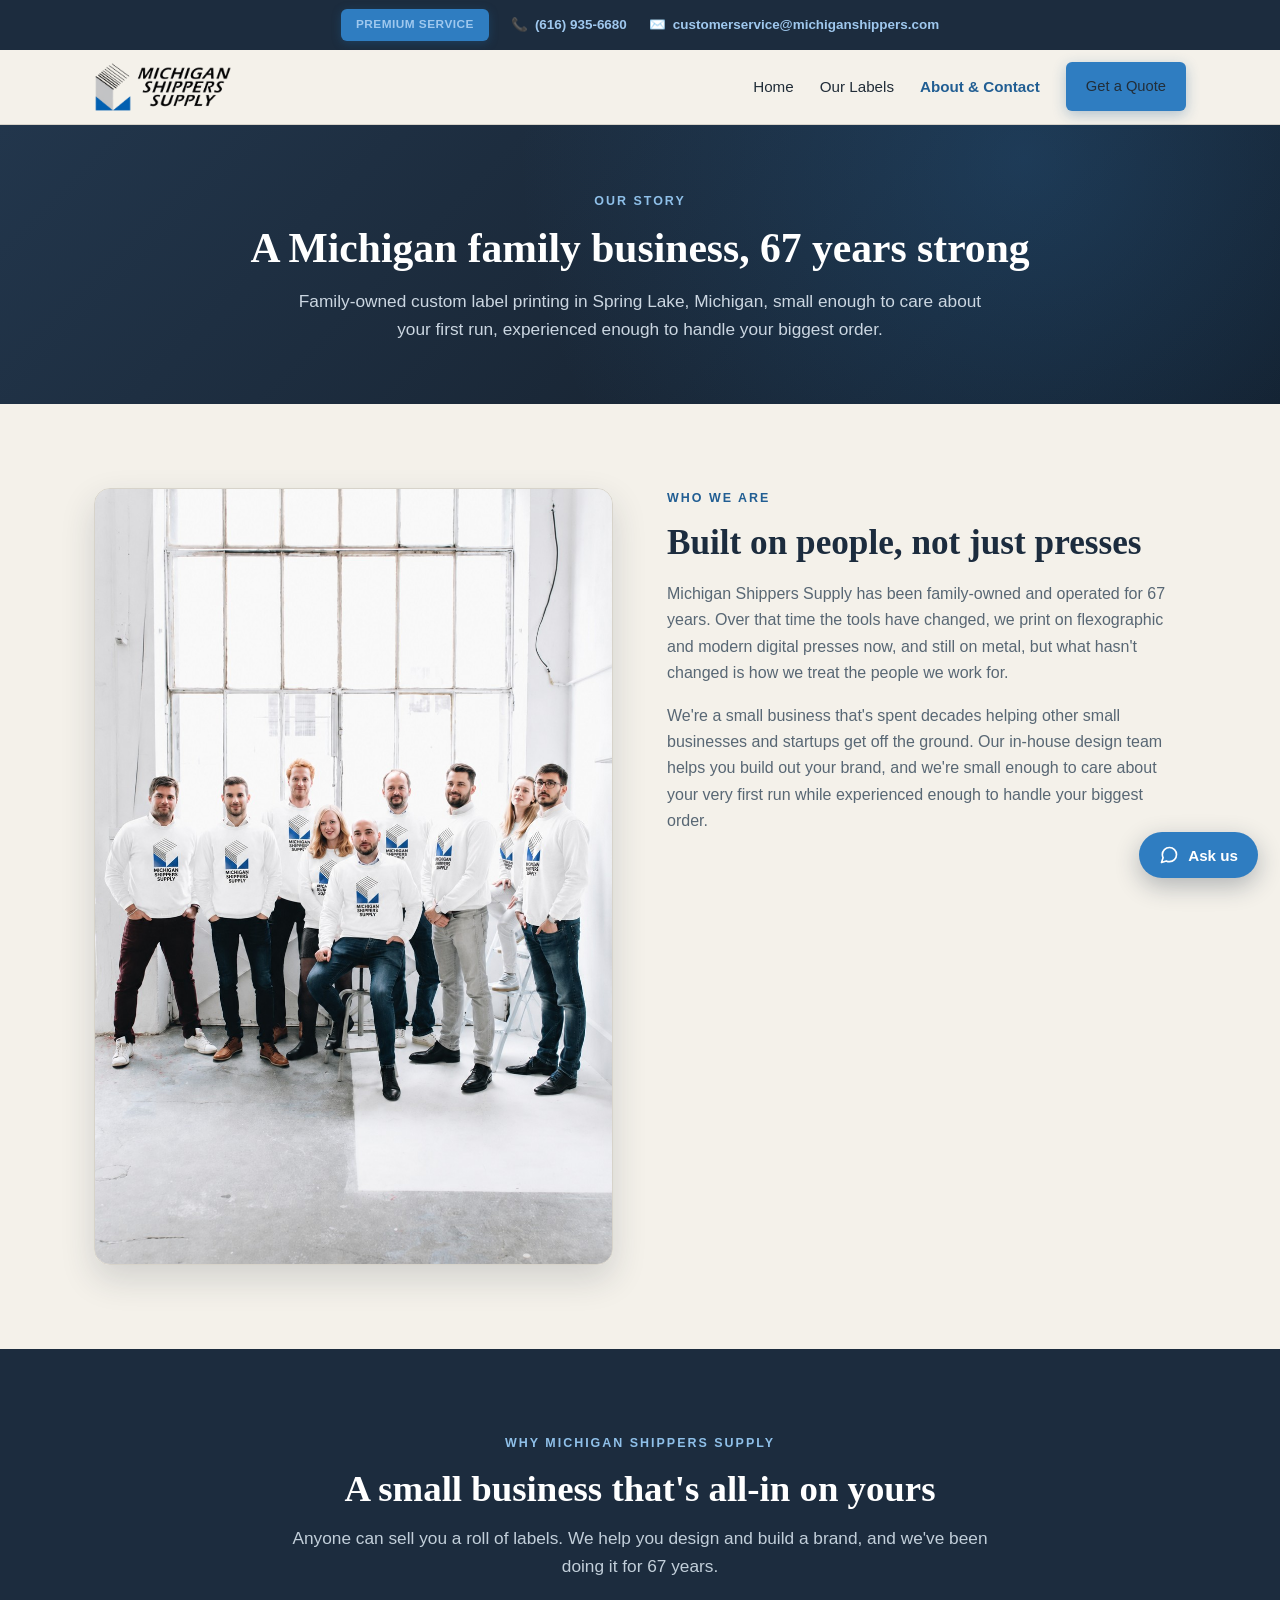
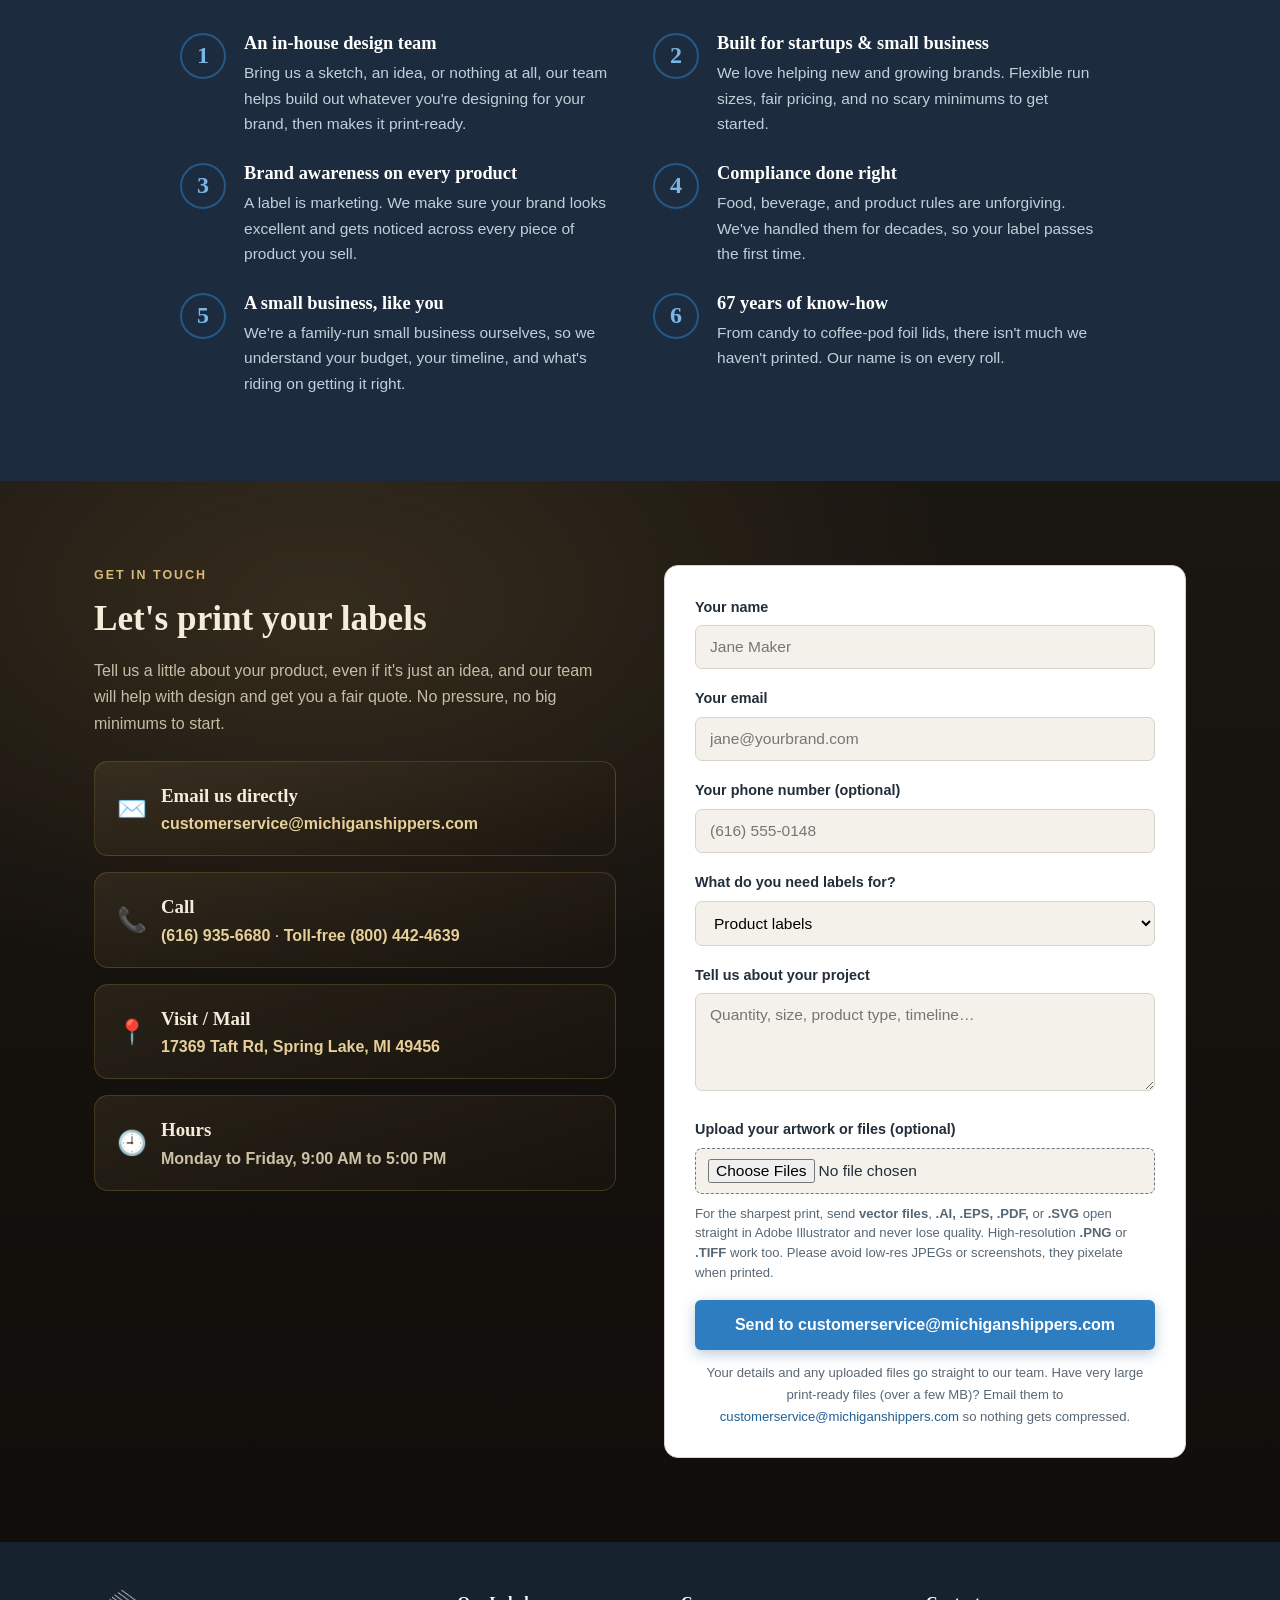
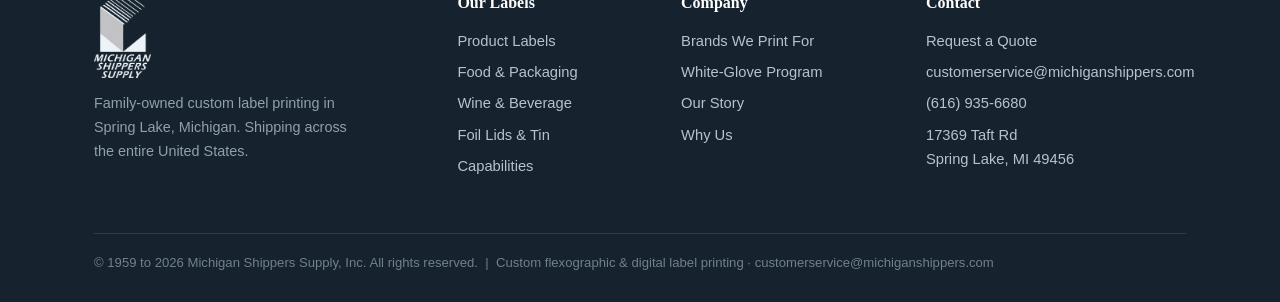
==== commit 27305d0b: "Restore working Netlify Forms quote form on the immersive site The 'Go live: immersive redesign' com" ====
--- a/about.html
+++ b/about.html
@@ -4,187 +4,164 @@
 <meta charset="UTF-8" />
 <meta name="viewport" content="width=device-width, initial-scale=1.0" />
 <title>About &amp; Contact | Michigan Shippers Supply</title>
-<meta name="description" content="Michigan Shippers Supply is a family-owned custom label printer in Spring Lake, Michigan, in business for 57 years. Get a free quote: call (616) 935-6680 or email customerservice@michiganshippers.com." />
+<meta name="description" content="Michigan Shippers Supply is a family-owned custom label printer in Spring Lake, Michigan, in business for 67 years. Get a free quote: call (616) 935-6680 or email customerservice@michiganshippers.com." />
 <link rel="icon" type="image/png" href="images/logo-mark.png" />
-<script>document.documentElement.className='js';</script>
-<link rel="stylesheet" href="immersive.css" />
+<link rel="stylesheet" href="styles.css" />
 </head>
 <body>
 
-<!-- ===== PRELOADER ===== -->
-<div id="pre">
-  <img src="images/logo-on-navy.png" alt="Michigan Shippers Supply" onerror="this.src='images/logo-vertical-light.png'" />
-  <div class="pre-bar"><i></i></div>
-  <div class="pre-msg" id="preMsg">Warming up the press&hellip;</div>
+<!-- ===== ANNOUNCEMENT BAR ===== -->
+<div class="announce">
+  <div class="wrap">
+    <a class="wg-badge" href="index.html#programs">Premium Service</a>
+    <span>📞 <a href="tel:16169356680">(616) 935-6680</a></span>
+    <span>✉️ <a href="mailto:customerservice@michiganshippers.com">customerservice@michiganshippers.com</a></span>
+  </div>
 </div>
 
-<!-- ===== IMMERSIVE WORLD BG ===== -->
-<div class="world" aria-hidden="true"></div>
-
-<!-- ===== PRESS STAGE (printer + ribbon) ===== -->
-<div class="stage" aria-hidden="true">
-  <svg class="printer" viewBox="0 0 390 200" xmlns="http://www.w3.org/2000/svg">
-    <rect x="34" y="40" width="322" height="118" rx="18" fill="#22364c"/>
-    <rect x="34" y="40" width="322" height="118" rx="18" fill="url(#sheen)"/>
-    <rect x="34" y="40" width="322" height="22" rx="11" fill="#27405a"/>
-    <rect x="46" y="48" width="298" height="8" rx="4" fill="rgba(255,255,255,.10)"/>
-    <rect x="250" y="74" width="86" height="50" rx="9" fill="#16222e"/>
-    <circle class="light" cx="270" cy="99" r="6" fill="#7bb6e6"/>
-    <rect x="286" y="88" width="40" height="5" rx="2.5" fill="#3a5570"/>
-    <rect x="286" y="100" width="30" height="5" rx="2.5" fill="#33495f"/>
-    <rect x="54" y="128" width="282" height="40" rx="10" fill="#16222e"/>
-    <rect x="92" y="150" width="206" height="13" rx="6" fill="#0a121b"/>
-    <rect class="scanner" x="186" y="152" width="18" height="9" rx="4" fill="#7bb6e6" opacity=".9"/>
-    <rect x="74" y="158" width="20" height="20" rx="5" fill="#16222e"/>
-    <rect x="296" y="158" width="20" height="20" rx="5" fill="#16222e"/>
-    <defs>
-      <linearGradient id="sheen" x1="0" y1="0" x2="0" y2="1">
-        <stop offset="0" stop-color="#34506e"/>
-        <stop offset="1" stop-color="#1b2a3a"/>
-      </linearGradient>
-    </defs>
-  </svg>
-  <div class="ribbon">
-    <div class="paper-strip"></div>
-    <div class="ribbon-track" id="track"></div>
-  </div>
-</div>
-
 <!-- ===== NAV ===== -->
-<header class="nav" id="nav">
+<header class="nav">
   <div class="nav-inner">
     <a class="brand" href="index.html" aria-label="Michigan Shippers Supply home">
-      <img src="images/logo-horizontal-light.png" alt="Michigan Shippers Supply" onerror="this.src='images/logo-on-navy.png'" />
+      <img class="logo-real" src="images/logo-horizontal.png" alt="Michigan Shippers Supply" onerror="this.style.display='none';document.getElementById('navFallback').style.display='inline-flex';" />
+      <span id="navFallback" class="ms-logo ms-logo--h" style="display:none;">
+        <svg class="ms-mark" viewBox="0 0 120 120" xmlns="http://www.w3.org/2000/svg" role="img" aria-label="Michigan Shippers Supply mark">
+          <defs><clipPath id="msTopNav"><polygon points="60,16 104,40 60,64 16,40"/></clipPath></defs>
+          <polygon points="16,40 60,64 60,108 16,84" fill="#c3c8cc"/>
+          <polygon points="60,64 104,40 104,84 60,108" fill="#aeb4b9"/>
+          <polygon points="16,84 104,84 60,108" fill="#2f7dc1"/>
+          <polygon points="60,16 104,40 60,64 16,40" fill="#eef0f2"/>
+          <g clip-path="url(#msTopNav)" stroke="#6f767c" stroke-width="3">
+            <line x1="4" y1="40" x2="80" y2="-3"/><line x1="12" y1="48" x2="88" y2="5"/>
+            <line x1="20" y1="56" x2="96" y2="13"/><line x1="28" y1="64" x2="104" y2="21"/>
+            <line x1="36" y1="72" x2="112" y2="29"/>
+          </g>
+          <polygon points="60,16 104,40 104,84 60,108 16,84 16,40" fill="none" stroke="#5d666d" stroke-width="1.4" stroke-linejoin="round"/>
+          <line x1="60" y1="64" x2="60" y2="108" stroke="#5d666d" stroke-width="1.1"/>
+          <polygon points="60,16 104,40 60,64 16,40" fill="none" stroke="#5d666d" stroke-width="1.4" stroke-linejoin="round"/>
+        </svg>
+        <span class="ms-wordmark"><b>MICHIGAN SHIPPERS</b><span>Supply &middot; Est. 1959</span></span>
+      </span>
     </a>
     <nav class="links">
       <a href="index.html">Home</a>
       <a href="labels.html">Our Labels</a>
-      <a class="active" href="about.html">About &amp; Contact</a>
+      <a class="nav-active" href="about.html">About &amp; Contact</a>
       <a class="btn btn-primary" href="about.html#contact">Get a Quote</a>
     </nav>
     <button class="nav-toggle" aria-label="Menu" onclick="document.querySelector('nav.links').style.display='flex'">
-      <svg width="28" height="28" viewBox="0 0 24 24" fill="none" stroke="#cdd8e3" stroke-width="2"><line x1="3" y1="6" x2="21" y2="6"/><line x1="3" y1="12" x2="21" y2="12"/><line x1="3" y1="18" x2="21" y2="18"/></svg>
+      <svg width="28" height="28" viewBox="0 0 24 24" fill="none" stroke="#1c2c3e" stroke-width="2"><line x1="3" y1="6" x2="21" y2="6"/><line x1="3" y1="12" x2="21" y2="12"/><line x1="3" y1="18" x2="21" y2="18"/></svg>
     </button>
   </div>
 </header>
 
-<!-- ===== PAGE HERO ===== -->
+<!-- ===== PAGE HEADER ===== -->
 <section class="page-hero">
-  <div class="eyebrow reveal">Our Story</div>
-  <h1 class="reveal">A Michigan family business, 57 years strong</h1>
-  <p class="reveal">Family-owned custom label printing in Spring Lake, Michigan, small enough to care about your first run, experienced enough to handle your biggest order.</p>
-</section>
-
-<!-- ===== STORY ===== -->
-<section class="sec band" id="about">
-  <div class="wrap">
-    <div class="story reveal">
-      <div class="photo"><img src="images/team.jpg" alt="The Michigan Shippers Supply team in branded sweatshirts" /></div>
-      <div>
-        <div class="eyebrow">Who We Are</div>
-        <h2>Built on people, not just presses</h2>
-        <p>Michigan Shippers Supply has been family-owned and operated for 57 years. Over that time the tools have changed, we print on flexographic and modern digital presses now, and still on metal, but what hasn't changed is how we treat the people we work for.</p>
-        <p>We're a small business that's spent decades helping other small businesses and startups get off the ground. Our in-house design team helps you build out your brand, and we're small enough to care about your very first run while experienced enough to handle your biggest order.</p>
+  <div class="wrap">
+    <div class="eyebrow">Our Story</div>
+    <h1>A Michigan family business, 67 years strong</h1>
+    <p>Family-owned custom label printing in Spring Lake, Michigan, small enough to care about your first run, experienced enough to handle your biggest order.</p>
+  </div>
+</section>
+
+<!-- ===== ABOUT ===== -->
+<section class="about" id="about">
+  <div class="wrap">
+    <div class="about-photo">
+      <img src="images/team.jpg" alt="The Michigan Shippers Supply team in branded sweatshirts" />
+    </div>
+    <div>
+      <div class="eyebrow">Who We Are</div>
+      <h2>Built on people, not just presses</h2>
+      <p>Michigan Shippers Supply has been family-owned and operated for 67 years. Over that time the tools have changed, we print on flexographic and modern digital presses now, and still on metal, but what hasn't changed is how we treat the people we work for.</p>
+      <p>We're a small business that's spent decades helping other small businesses and startups get off the ground. Our in-house design team helps you build out your brand, and we're small enough to care about your very first run while experienced enough to handle your biggest order.</p>
+    </div>
+  </div>
+</section>
+
+<!-- ===== WHY ===== -->
+<section class="why" id="why">
+  <div class="wrap">
+    <div class="section-head">
+      <div class="eyebrow" style="color:#8fc0e9;">Why Michigan Shippers Supply</div>
+      <h2>A small business that's all-in on yours</h2>
+      <p>Anyone can sell you a roll of labels. We help you design and build a brand, and we've been doing it for 67 years.</p>
+    </div>
+    <div class="why-grid">
+      <div class="why-item"><div class="num">1</div><div><h3>An in-house design team</h3><p>Bring us a sketch, an idea, or nothing at all, our team helps build out whatever you're designing for your brand, then makes it print-ready.</p></div></div>
+      <div class="why-item"><div class="num">2</div><div><h3>Built for startups &amp; small business</h3><p>We love helping new and growing brands. Flexible run sizes, fair pricing, and no scary minimums to get started.</p></div></div>
+      <div class="why-item"><div class="num">3</div><div><h3>Brand awareness on every product</h3><p>A label is marketing. We make sure your brand looks excellent and gets noticed across every piece of product you sell.</p></div></div>
+      <div class="why-item"><div class="num">4</div><div><h3>Compliance done right</h3><p>Food, beverage, and product rules are unforgiving. We've handled them for decades, so your label passes the first time.</p></div></div>
+      <div class="why-item"><div class="num">5</div><div><h3>A small business, like you</h3><p>We're a family-run small business ourselves, so we understand your budget, your timeline, and what's riding on getting it right.</p></div></div>
+      <div class="why-item"><div class="num">6</div><div><h3>67 years of know-how</h3><p>From candy to coffee-pod foil lids, there isn't much we haven't printed. Our name is on every roll.</p></div></div>
+    </div>
+  </div>
+</section>
+
+<!-- ===== CONTACT ===== -->
+<section class="contact" id="contact">
+  <div class="wrap">
+    <div class="contact-info">
+      <div class="eyebrow">Get In Touch</div>
+      <h2>Let's print your labels</h2>
+      <p style="color:#c7bda6;margin-bottom:24px;">Tell us a little about your product, even if it's just an idea, and our team will help with design and get you a fair quote. No pressure, no big minimums to start.</p>
+      <div class="email-cta">
+        <span class="ic">✉️</span>
+        <span><b>Email us directly</b><a href="mailto:customerservice@michiganshippers.com">customerservice@michiganshippers.com</a></span>
       </div>
-    </div>
-  </div>
-</section>
-
-<!-- ===== WHY ===== -->
-<section class="sec band center" id="why">
-  <div class="wrap">
-    <div class="shead reveal">
-      <div class="eyebrow">Why Michigan Shippers Supply</div>
-      <h2>A small business that's all-in on yours</h2>
-      <p>Anyone can sell you a roll of labels. We help you design and build a brand, and we've been doing it for 57 years.</p>
-    </div>
-    <div class="why-grid" style="text-align:left;">
-      <div class="why-item reveal"><div class="num">1</div><div><h3>An in-house design team</h3><p>Bring us a sketch, an idea, or nothing at all, our team helps build out whatever you're designing for your brand, then makes it print-ready.</p></div></div>
-      <div class="why-item reveal"><div class="num">2</div><div><h3>Built for startups &amp; small business</h3><p>We love helping new and growing brands. Flexible run sizes, fair pricing, and no scary minimums to get started.</p></div></div>
-      <div class="why-item reveal"><div class="num">3</div><div><h3>Brand awareness on every product</h3><p>A label is marketing. We make sure your brand looks excellent and gets noticed across every piece of product you sell.</p></div></div>
-      <div class="why-item reveal"><div class="num">4</div><div><h3>Compliance done right</h3><p>Food, beverage, and product rules are unforgiving. We've handled them for decades, so your label passes the first time.</p></div></div>
-      <div class="why-item reveal"><div class="num">5</div><div><h3>A small business, like you</h3><p>We're a family-run small business ourselves, so we understand your budget, your timeline, and what's riding on getting it right.</p></div></div>
-      <div class="why-item reveal"><div class="num">6</div><div><h3>57 years of know-how</h3><p>From candy to coffee-pod foil lids, there isn't much we haven't printed. Our name is on every roll.</p></div></div>
-    </div>
-  </div>
-</section>
-
-<!-- ===== CONTACT ===== -->
-<section class="sec band" id="contact">
-  <div class="wrap">
-    <div class="contact-grid">
-      <div class="contact-info reveal">
-        <div class="eyebrow">Get In Touch</div>
-        <h2>Let's print your labels</h2>
-        <p>Tell us a little about your product, even if it's just an idea, and our team will help with design and get you a fair quote. No pressure, no big minimums to start.</p>
-        <div class="crow"><span class="ic">&#9993;&#65039;</span><span><b>Email us directly</b><a href="mailto:customerservice@michiganshippers.com">customerservice@michiganshippers.com</a></span></div>
-        <div class="crow"><span class="ic">&#128222;</span><span><b>Call</b><a href="tel:+16169356680">(616) 935-6680</a> &middot; <a href="tel:+18004424639">Toll-free (800) 442-4639</a></span></div>
-        <div class="crow"><span class="ic">&#128205;</span><span><b>Visit / Mail</b><a href="https://maps.google.com/?q=17369+Taft+Rd%2C+Spring+Lake%2C+MI+49456" target="_blank" rel="noopener">17369 Taft Rd, Spring Lake, MI 49456</a></span></div>
-        <div class="crow"><span class="ic">&#128336;</span><span><b>Hours</b><span class="v">Monday to Friday, 9:00 AM to 5:00 PM</span></span></div>
-      </div>
-      <!-- Quote form submits via Web3Forms (web3forms.com) so the visitor's message AND
-           their uploaded artwork files get emailed to the team (mailto can't attach files).
-           SETUP: paste the Web3Forms access key into the access_key value below. Until a real
-           key is set, the form safely falls back to opening a pre-filled email (text only). -->
-      <form class="quote reveal" id="quoteForm" action="https://api.web3forms.com/submit" method="POST" enctype="multipart/form-data">
-        <input type="hidden" name="access_key" value="PASTE_WEB3FORMS_ACCESS_KEY" />
-        <input type="hidden" name="subject" value="New label quote request from michiganshippers.com" />
-        <input type="hidden" name="from_name" value="Michigan Shippers Supply website" />
-        <input type="checkbox" name="botcheck" tabindex="-1" autocomplete="off" style="display:none" />
-        <label for="name">Your name</label>
-        <input id="name" name="name" type="text" placeholder="Jane Maker" required />
-        <label for="email">Your email</label>
-        <input id="email" name="email" type="email" placeholder="jane@yourbrand.com" required />
-        <label for="type">What do you need labels for?</label>
-        <select id="type" name="label_type">
-          <option>Product labels</option>
-          <option>Food &amp; packaging</option>
-          <option>Candy</option>
-          <option>Wine / beer / beverage</option>
-          <option>Barcode / shipping</option>
-          <option>Keurig-compatible foil lids / tin</option>
-          <option>Brand &amp; label design help</option>
-          <option>Not sure yet, need help</option>
-        </select>
-        <label for="msg">Tell us about your project</label>
-        <textarea id="msg" name="message" rows="4" placeholder="Quantity, size, product type, timeline…"></textarea>
-        <label for="artwork">Upload your artwork or files (optional)</label>
-        <input id="artwork" name="attachment" type="file" multiple accept=".ai,.eps,.pdf,.svg,.tif,.tiff,.png,.jpg,.jpeg" />
-        <p class="upload-hint">For the sharpest print, send <strong>vector files</strong>, <strong>.AI, .EPS, .PDF,</strong> or <strong>.SVG</strong> open straight in Adobe Illustrator and never lose quality. High-resolution <strong>.PNG</strong> or <strong>.TIFF</strong> work too. Please avoid low-res JPEGs or screenshots, they pixelate when printed.</p>
-        <button class="btn btn-primary" type="submit">Send to customerservice@michiganshippers.com</button>
-        <p class="form-note" id="formNote">Your details and any uploaded files go straight to our team. Have very large print-ready files (over a few MB)? Email them to <a href="mailto:customerservice@michiganshippers.com">customerservice@michiganshippers.com</a> so nothing gets compressed.</p>
-      </form>
-      <script>
-        (function(){
-          var form=document.getElementById('quoteForm');
-          var note=document.getElementById('formNote');
-          form.addEventListener('submit', function(e){
-            e.preventDefault();
-            var keyEl=form.querySelector('input[name=access_key]');
-            var key=keyEl?keyEl.value:'';
-            if(!key || key.indexOf('PASTE_')===0){ return mailtoFallback(); }
-            var fileInput=form.querySelector('input[type=file]');
-            var hadFiles=!!(fileInput && fileInput.files && fileInput.files.length);
-            var btn=form.querySelector('button[type=submit]'); var orig=btn.textContent;
-            btn.disabled=true; btn.textContent='Sending…';
-            fetch('https://api.web3forms.com/submit',{method:'POST',body:new FormData(form)})
-              .then(function(r){return r.json();})
-              .then(function(d){
-                if(d.success){ note.innerHTML='✓ Thanks! Your request'+(hadFiles?' and files were':' was')+' sent to our team. We\'ll be in touch with your quote.'; form.reset(); btn.textContent='Sent ✓'; }
-                else { note.innerHTML='Sorry, that didn\'t go through. Please email <a href="mailto:customerservice@michiganshippers.com">customerservice@michiganshippers.com</a> directly.'; btn.disabled=false; btn.textContent=orig; }
-              })
-              .catch(function(){ note.innerHTML='Network issue. Please email <a href="mailto:customerservice@michiganshippers.com">customerservice@michiganshippers.com</a> directly.'; btn.disabled=false; btn.textContent=orig; });
-          });
-          function mailtoFallback(){
-            var g=function(id){var el=document.getElementById(id);return el?String(el.value).trim():'';};
-            var name=g('name'),email=g('email'),type=g('type'),msg=g('msg');
-            var subject='Label quote request, '+(name||'website');
-            var body='Name: '+name+'\nEmail: '+email+'\nLabel type: '+type+'\n\nProject details:\n'+(msg||'(none provided)')+'\n\nSent from michiganshippers.com';
-            window.location.href='mailto:customerservice@michiganshippers.com?subject='+encodeURIComponent(subject)+'&body='+encodeURIComponent(body);
-          }
-        })();
-      </script>
-    </div>
+      <div class="email-cta"><span class="ic">📞</span><span><b>Call</b><a href="tel:+16169356680">(616) 935-6680</a> &middot; <a href="tel:+18004424639">Toll-free (800) 442-4639</a></span></div>
+      <div class="email-cta"><span class="ic">📍</span><span><b>Visit / Mail</b><a href="https://maps.google.com/?q=17369+Taft+Rd%2C+Spring+Lake%2C+MI+49456" target="_blank" rel="noopener">17369 Taft Rd, Spring Lake, MI 49456</a></span></div>
+      <div class="email-cta"><span class="ic">🕘</span><span><b>Hours</b><span style="color:#cdc1a8;font-weight:600;">Monday to Friday, 9:00 AM to 5:00 PM</span></span></div>
+    </div>
+    <!-- Quote form uses Netlify Forms. Every submission (including uploaded files) is stored in
+         the Netlify dashboard (Forms tab) so a spam filter can never lose a lead, and Netlify
+         emails a copy to the address configured there (customerservice@michiganshippers.com).
+         A browser mailto: link cannot carry attachments, which is why uploads failed before.
+         File uploads need a native multipart POST, so this form submits normally (no AJAX).
+         The data-netlify attribute + hidden form-name let Netlify detect and process it. -->
+    <form id="quoteForm" name="quote" method="POST" data-netlify="true" netlify-honeypot="bot-field" enctype="multipart/form-data" action="/thanks.html">
+      <input type="hidden" name="form-name" value="quote" />
+      <input type="hidden" name="subject" value="New label quote request from michiganshippers.com" />
+      <!-- Honeypot: bots fill this hidden field; real visitors never see it -->
+      <p hidden><label>Skip if you are human: <input name="bot-field" tabindex="-1" autocomplete="off" /></label></p>
+      <label for="name">Your name</label>
+      <input id="name" name="name" type="text" placeholder="Jane Maker" required />
+      <label for="email">Your email</label>
+      <input id="email" name="email" type="email" placeholder="jane@yourbrand.com" required />
+      <label for="phone">Your phone number (optional)</label>
+      <input id="phone" name="phone" type="tel" placeholder="(616) 555-0148" autocomplete="tel" inputmode="tel" />
+      <label for="type">What do you need labels for?</label>
+      <select id="type" name="label_type">
+        <option>Product labels</option>
+        <option>Food &amp; packaging</option>
+        <option>Candy</option>
+        <option>Wine / beer / beverage</option>
+        <option>Barcode / shipping</option>
+        <option>Keurig-compatible foil lids / tin</option>
+        <option>Brand &amp; label design help</option>
+        <option>Not sure yet, need help</option>
+      </select>
+      <label for="msg">Tell us about your project</label>
+      <textarea id="msg" name="message" rows="4" placeholder="Quantity, size, product type, timeline…"></textarea>
+      <label for="artwork">Upload your artwork or files (optional)</label>
+      <input id="artwork" name="attachment" type="file" multiple accept=".ai,.eps,.pdf,.svg,.tif,.tiff,.png,.jpg,.jpeg" />
+      <p class="upload-hint">For the sharpest print, send <strong>vector files</strong>, <strong>.AI, .EPS, .PDF,</strong> or <strong>.SVG</strong> open straight in Adobe Illustrator and never lose quality. High-resolution <strong>.PNG</strong> or <strong>.TIFF</strong> work too. Please avoid low-res JPEGs or screenshots, they pixelate when printed.</p>
+      <button class="btn btn-primary" type="submit">Send to customerservice@michiganshippers.com</button>
+      <p class="form-note" id="formNote">Your details and any uploaded files go straight to our team. Have very large print-ready files (over a few MB)? Email them to <a href="mailto:customerservice@michiganshippers.com">customerservice@michiganshippers.com</a> so nothing gets compressed.</p>
+    </form>
+    <script>
+      // Show a "Sending…" state on submit, then let the native multipart POST proceed.
+      // We deliberately do NOT preventDefault: the browser must perform the real form POST
+      // so the selected files upload as attachments (an AJAX/fetch submit cannot send them).
+      (function(){
+        var form=document.getElementById('quoteForm');
+        if(!form) return;
+        form.addEventListener('submit', function(){
+          var btn=form.querySelector('button[type=submit]');
+          if(btn){ btn.disabled=true; btn.textContent='Sending…'; }
+        });
+      })();
+    </script>
   </div>
 </section>
 
@@ -192,7 +169,25 @@
 <footer>
   <div class="wrap">
     <div class="col foot-brand">
-      <img src="images/logo-vertical-light.png" alt="Michigan Shippers Supply" onerror="this.src='images/logo-on-navy.png'" />
+      <img class="logo-real" src="images/logo-vertical-light.png" alt="Michigan Shippers Supply" onerror="this.style.display='none';document.getElementById('footFallback').style.display='inline-flex';" />
+      <span id="footFallback" class="ms-logo ms-logo--v" style="display:none;align-items:flex-start;text-align:left;">
+        <svg class="ms-mark" viewBox="0 0 120 120" xmlns="http://www.w3.org/2000/svg" role="img" aria-label="Michigan Shippers Supply mark">
+          <defs><clipPath id="msTopFoot"><polygon points="60,16 104,40 60,64 16,40"/></clipPath></defs>
+          <polygon points="16,40 60,64 60,108 16,84" fill="#c3c8cc"/>
+          <polygon points="60,64 104,40 104,84 60,108" fill="#aeb4b9"/>
+          <polygon points="16,84 104,84 60,108" fill="#2f7dc1"/>
+          <polygon points="60,16 104,40 60,64 16,40" fill="#eef0f2"/>
+          <g clip-path="url(#msTopFoot)" stroke="#6f767c" stroke-width="3">
+            <line x1="4" y1="40" x2="80" y2="-3"/><line x1="12" y1="48" x2="88" y2="5"/>
+            <line x1="20" y1="56" x2="96" y2="13"/><line x1="28" y1="64" x2="104" y2="21"/>
+            <line x1="36" y1="72" x2="112" y2="29"/>
+          </g>
+          <polygon points="60,16 104,40 104,84 60,108 16,84 16,40" fill="none" stroke="#5d666d" stroke-width="1.4" stroke-linejoin="round"/>
+          <line x1="60" y1="64" x2="60" y2="108" stroke="#5d666d" stroke-width="1.1"/>
+          <polygon points="60,16 104,40 60,64 16,40" fill="none" stroke="#5d666d" stroke-width="1.4" stroke-linejoin="round"/>
+        </svg>
+        <span class="ms-wordmark" style="align-items:flex-start;"><b style="color:#fff;">MICHIGAN SHIPPERS</b><span>Supply &middot; Est. 1959</span></span>
+      </span>
       <p>Family-owned custom label printing in Spring Lake, Michigan. Shipping across the entire United States.</p>
     </div>
     <div class="col">
@@ -205,7 +200,8 @@
     </div>
     <div class="col">
       <h4>Company</h4>
-      <a href="index.html">Home</a>
+      <a href="index.html#proof">Brands We Print For</a>
+      <a href="index.html#programs">White-Glove Program</a>
       <a href="about.html#about">Our Story</a>
       <a href="about.html#why">Why Us</a>
     </div>
@@ -216,10 +212,10 @@
       <a href="tel:16169356680">(616) 935-6680</a>
       <a href="about.html#contact">17369 Taft Rd<br>Spring Lake, MI 49456</a>
     </div>
-    <div class="legal">&copy; 1969 to 2026 Michigan Shippers Supply, Inc. All rights reserved. &nbsp;|&nbsp; Custom flexographic &amp; digital label printing &middot; customerservice@michiganshippers.com</div>
+    <div class="legal">© 1959 to 2026 Michigan Shippers Supply, Inc. All rights reserved. &nbsp;|&nbsp; Custom flexographic &amp; digital label printing &middot; customerservice@michiganshippers.com</div>
   </div>
 </footer>
 
-<script src="immersive.js"></script>
+<script src="chat.js" defer></script>
 </body>
 </html>
--- a/styles.css
+++ b/styles.css
@@ -0,0 +1,314 @@
+:root{
+  --cream:#f4f1ea;        /* warm heritage paper */
+  --cream-2:#e9ebee;      /* cool light alt sections */
+  --ink:#222e39;
+  --ink-soft:#586774;
+  --navy:#1c2c3e;         /* deep brand navy */
+  --navy-2:#264a6b;
+  --blue:#2f7dc1;         /* brand blue (from logo) */
+  --blue-dark:#215e93;
+  --steel:#6c7a85;        /* brand grey */
+  --line:#d7d3ca;
+  --max:1140px;
+  --serif:Georgia,'Times New Roman',serif;
+  --sans:-apple-system,BlinkMacSystemFont,'Segoe UI',Roboto,Helvetica,Arial,sans-serif;
+}
+*{box-sizing:border-box;margin:0;padding:0;}
+html{scroll-behavior:smooth;}
+body{font-family:var(--sans);color:var(--ink);background:var(--cream);line-height:1.65;-webkit-font-smoothing:antialiased;}
+h1,h2,h3{font-family:var(--serif);font-weight:700;line-height:1.15;color:var(--navy);}
+a{color:var(--blue-dark);text-decoration:none;}
+img{max-width:100%;display:block;}
+.wrap{max-width:var(--max);margin:0 auto;padding:0 24px;}
+.btn{display:inline-block;padding:14px 26px;border-radius:6px;font-weight:600;font-size:1rem;cursor:pointer;border:2px solid transparent;transition:transform .15s ease,box-shadow .15s ease;}
+.btn-primary{background:var(--blue);color:#fff;box-shadow:0 4px 14px rgba(33,94,147,.32);}
+.btn-primary:hover{transform:translateY(-2px);box-shadow:0 7px 20px rgba(33,94,147,.42);}
+.btn-ghost{background:transparent;color:var(--cream);border-color:rgba(244,241,234,.5);}
+.btn-ghost:hover{background:rgba(244,241,234,.12);}
+.eyebrow{font-family:var(--sans);text-transform:uppercase;letter-spacing:.16em;font-size:.78rem;font-weight:700;color:var(--blue-dark);margin-bottom:14px;}
+section{padding:84px 0;}
+.section-head{max-width:700px;margin:0 auto 52px;text-align:center;}
+.section-head h2{font-size:2.3rem;margin-bottom:14px;}
+.section-head p{color:var(--ink-soft);font-size:1.08rem;}
+
+/* ===== LOGO (vector) ===== */
+.ms-logo{display:flex;align-items:center;gap:14px;}
+.ms-mark{flex:none;height:46px;width:auto;}
+.ms-wordmark{display:flex;flex-direction:column;line-height:1;}
+.ms-wordmark b{font-family:var(--serif);font-weight:700;color:var(--navy);letter-spacing:.04em;font-size:1.04rem;}
+.ms-wordmark span{font-family:var(--sans);font-size:.62rem;letter-spacing:.22em;text-transform:uppercase;color:var(--blue-dark);font-weight:700;margin-top:4px;}
+.ms-logo--v{flex-direction:column;gap:12px;text-align:center;}
+.ms-logo--v .ms-mark{height:66px;}
+.ms-logo--v .ms-wordmark{align-items:center;}
+.ms-logo--v .ms-wordmark b{font-size:1.18rem;letter-spacing:.06em;}
+.ms-logo--v .ms-wordmark span{font-size:.7rem;letter-spacing:.34em;margin-top:6px;}
+/* real official logo files (drop into images/) take priority over the vector fallback */
+.logo-real{height:50px;width:auto;display:block;}
+footer .logo-real{height:88px;}
+.brand{display:inline-flex;align-items:center;}
+
+/* file upload */
+form input[type=file]{padding:10px 12px;background:var(--cream);border:1px dashed var(--steel);cursor:pointer;}
+.upload-hint{font-size:.82rem;color:var(--ink-soft);margin:-8px 0 18px;line-height:1.5;}
+
+/* turnaround band */
+.turnaround{background:var(--navy);color:var(--cream);}
+.turnaround .wrap{display:grid;grid-template-columns:1fr 1fr;gap:48px;align-items:center;}
+.turnaround img{width:100%;border-radius:16px;box-shadow:0 14px 34px rgba(0,0,0,.3);}
+.turnaround h2{color:#fff;font-size:2.2rem;margin-bottom:16px;}
+.turnaround p{color:#c2cfda;margin-bottom:16px;}
+.turnaround .big{font-family:var(--serif);font-size:3.4rem;color:#7bb6e6;font-weight:700;line-height:1;margin-bottom:18px;}
+.turnaround .big small{display:block;font-family:var(--sans);font-size:.92rem;letter-spacing:.05em;color:#c2cfda;text-transform:uppercase;font-weight:700;margin-top:8px;}
+.turnaround .points{list-style:none;margin-top:6px;}
+.turnaround .points li{padding-left:28px;position:relative;margin-bottom:10px;color:#dbe4ec;}
+.turnaround .points li::before{content:"\2713";position:absolute;left:0;color:#7bb6e6;font-weight:700;}
+
+/* ===== SPECIALTY PROGRAM (premium upsell) ===== */
+.programs{background:radial-gradient(ellipse 78% 56% at 50% 20%,rgba(201,164,95,.20),transparent 62%),linear-gradient(180deg,#1a1611 0%,#100d0a 100%);}
+.programs .section-head h2{color:#f5edda;font-size:1.4rem;text-transform:uppercase;letter-spacing:.05em;margin-top:-2px;}
+.programs .section-head p{color:#c7bda6;}
+.program-eyebrow{color:#d9b87a;}
+.premium-title{font-family:var(--sans);text-transform:uppercase;letter-spacing:.16em;font-weight:800;font-size:clamp(2rem,5.5vw,3.4rem);line-height:1;color:#e7cf9a;text-align:center;margin-bottom:18px;transform-origin:center center;animation:premiumGrow linear both;animation-timeline:view();animation-range:entry 0% cover 42%;}
+@keyframes premiumGrow{from{transform:scale(.5);opacity:.35;}to{transform:scale(1);opacity:1;}}
+@media(prefers-reduced-motion:reduce){.premium-title{animation:none;transform:none;opacity:1;}}
+.program-glow{position:relative;max-width:1000px;margin:0 auto;}
+.program-glow::before{content:"";position:absolute;inset:-7px;border-radius:27px;z-index:0;background:conic-gradient(from var(--ringangle),transparent 0% 56%,rgba(245,231,189,.55) 65%,#fff3d2 73%,#e9cd86 81%,rgba(201,164,95,.45) 89%,transparent 95% 100%);filter:blur(24px);opacity:.9;animation:ringspin 6s linear infinite;pointer-events:none;}
+.program-card{position:relative;z-index:1;border:2px solid transparent;border-radius:20px;overflow:hidden;box-shadow:0 34px 80px rgba(8,6,4,.55);background:linear-gradient(160deg,#211a11 0%,#16100a 60%,#120d07 100%) padding-box,conic-gradient(from var(--ringangle),rgba(201,164,95,.32) 0% 54%,#f5e7bd 65%,#fff3d2 72%,#e9cd86 80%,rgba(201,164,95,.32) 90% 100%) border-box;animation:ringspin 6s linear infinite;}
+.program-accent{height:4px;background:linear-gradient(90deg,#b58a3c,#ecd6a4 50%,#b58a3c);}
+.program-head{padding:42px 46px 8px;}
+.program-badge{display:inline-flex;align-items:center;gap:8px;background:rgba(201,164,95,.14);border:1px solid rgba(201,164,95,.5);color:#ecd6a4;font-weight:700;font-size:.72rem;letter-spacing:.16em;text-transform:uppercase;padding:8px 16px;border-radius:30px;margin-bottom:20px;}
+.program-card h3{color:#fff;font-family:var(--serif);font-size:1.75rem;line-height:1.22;margin-bottom:14px;max-width:680px;}
+.program-card .program-lead{color:#cdc1a8;font-size:1.05rem;line-height:1.72;max-width:780px;margin:0;}
+.program-pillars{display:grid;grid-template-columns:1fr 1fr;gap:16px;margin:30px 46px 0;}
+.pillar{background:linear-gradient(160deg,rgba(214,180,120,.10) 0%,rgba(28,22,14,.5) 100%);border:1px solid rgba(201,164,95,.22);border-radius:16px;padding:24px 26px;}
+.pillar h4{font-family:var(--serif);color:#ecd6a4;font-size:1.06rem;margin-bottom:8px;display:flex;align-items:center;gap:10px;font-weight:700;text-transform:uppercase;letter-spacing:.05em;}
+.pillar h4::before{content:"\25C6";color:#b58a3c;font-size:.66rem;}
+.pillar p{color:#bdb29a;font-size:.96rem;line-height:1.62;margin:0;}
+.program-cta{display:flex;align-items:center;gap:22px;flex-wrap:wrap;padding:32px 46px 42px;}
+.btn-gold{background:linear-gradient(180deg,#ecd6a4,#cda85e);color:#1c2c3e;box-shadow:0 6px 18px rgba(201,164,95,.32);}
+.btn-gold:hover{transform:translateY(-2px);box-shadow:0 9px 24px rgba(201,164,95,.44);}
+.program-note{color:#a1937c;font-size:.92rem;}
+@media(max-width:680px){.program-pillars{grid-template-columns:1fr;margin:24px 22px 0;}.program-head{padding:32px 26px 6px;}.pillar{padding:22px 24px;}.program-cta{padding:26px 26px 34px;}.program-card h3{font-size:1.45rem;}.premium-title{font-size:clamp(1.8rem,9vw,2.6rem);}}
+
+/* announcement bar (Vistaprint-style value strip) */
+.announce{background:var(--navy);color:#dbe7f2;font-size:.84rem;}
+.announce .wrap{display:flex;flex-wrap:wrap;gap:6px 22px;justify-content:center;align-items:center;padding:9px 24px;text-align:center;}
+.announce span{display:inline-flex;align-items:center;gap:7px;}
+.announce strong{color:#fff;}
+.announce a{color:#9fc8ee;font-weight:600;}
+.wg-badge{display:inline-block;color:#fff;background:var(--blue);font-weight:700;letter-spacing:.04em;text-transform:uppercase;font-size:.74rem;padding:6px 15px;border-radius:6px;box-shadow:0 2px 10px rgba(33,94,147,.4);transition:transform .15s ease,box-shadow .15s ease;}
+.wg-badge:hover{transform:translateY(-1px);box-shadow:0 4px 14px rgba(33,94,147,.5);color:#fff;}
+
+/* how it works */
+.how-grid{display:grid;grid-template-columns:repeat(3,1fr);gap:30px;max-width:980px;margin:0 auto;}
+.how-step{text-align:center;}
+.how-num{width:56px;height:56px;border-radius:50%;background:var(--cream-2);color:var(--blue-dark);font-family:var(--serif);font-weight:700;font-size:1.4rem;display:flex;align-items:center;justify-content:center;margin:0 auto 16px;border:2px solid var(--blue);}
+.how-step h3{font-size:1.18rem;margin-bottom:8px;}
+.how-step p{color:var(--ink-soft);font-size:.97rem;}
+.how-note{text-align:center;max-width:680px;margin:42px auto 0;padding:18px 24px;background:var(--cream-2);border:1px dashed var(--blue);border-radius:12px;color:var(--ink);font-size:.98rem;}
+
+/* mid-page CTA band */
+.cta-band{background:linear-gradient(135deg,#22364c 0%,#16222e 100%);color:#fff;text-align:center;}
+.cta-band h2{color:#fff;font-size:2.1rem;margin-bottom:12px;}
+.cta-band p{color:#c2cfda;margin-bottom:26px;max-width:620px;margin-left:auto;margin-right:auto;}
+.cta-band .row{display:flex;gap:14px;justify-content:center;align-items:center;flex-wrap:wrap;}
+.cta-band .email-link{color:#bcd9f2;font-weight:600;}
+.cta-band .email-link:hover{color:#fff;}
+
+/* FAQ */
+.faq{background:var(--cream-2);}
+.faq-list{max-width:820px;margin:0 auto;}
+.faq-item{background:#fff;border:1px solid var(--line);border-radius:10px;margin-bottom:14px;overflow:hidden;}
+.faq-item summary{cursor:pointer;padding:18px 22px;font-family:var(--serif);font-weight:700;color:var(--navy);font-size:1.05rem;list-style:none;display:flex;justify-content:space-between;align-items:center;gap:16px;}
+.faq-item summary::-webkit-details-marker{display:none;}
+.faq-item summary::after{content:"+";color:var(--blue-dark);font-size:1.5rem;font-weight:400;line-height:1;}
+.faq-item[open] summary::after{content:"\2013";}
+.faq-item .faq-a{padding:0 22px 18px;color:var(--ink-soft);font-size:.97rem;}
+
+/* ===== NAV ===== */
+header.nav{position:sticky;top:0;z-index:50;background:rgba(244,241,234,.94);backdrop-filter:blur(8px);border-bottom:1px solid var(--line);}
+.nav-inner{display:flex;align-items:center;justify-content:space-between;padding:12px 24px;max-width:var(--max);margin:0 auto;}
+nav.links{display:flex;align-items:center;gap:26px;}
+nav.links a{color:var(--ink);font-weight:500;font-size:.95rem;}
+nav.links a:hover{color:var(--blue-dark);}
+nav.links a.nav-active{color:var(--blue-dark);font-weight:700;}
+nav.links .btn{padding:10px 18px;font-size:.92rem;}
+.nav-toggle{display:none;background:none;border:0;cursor:pointer;}
+
+/* ===== INNER PAGE HEADER ===== */
+.page-hero{position:relative;background:linear-gradient(135deg,#22364c 0%,#192635 60%,#121c28 100%);color:var(--cream);text-align:center;padding:66px 0 60px;overflow:hidden;}
+.page-hero::after{content:"";position:absolute;inset:0;background-image:radial-gradient(circle at 80% 12%,rgba(47,125,193,.26),transparent 48%);pointer-events:none;}
+.page-hero .wrap{position:relative;z-index:2;}
+.page-hero .eyebrow{color:#8fc0e9;}
+.page-hero h1{color:#fff;font-size:2.6rem;margin-bottom:14px;}
+.page-hero p{color:#cbd6e1;max-width:700px;margin:0 auto;font-size:1.08rem;}
+
+/* ===== HERO ===== */
+.hero{position:relative;background:linear-gradient(135deg,#22364c 0%,#192635 60%,#121c28 100%);color:var(--cream);padding:96px 0 104px;overflow:hidden;}
+.hero::after{content:"";position:absolute;inset:0;background-image:radial-gradient(circle at 80% 18%,rgba(47,125,193,.28),transparent 46%);pointer-events:none;}
+.hero .wrap{position:relative;z-index:2;display:grid;grid-template-columns:1.1fr .9fr;gap:48px;align-items:center;}
+.hero .badge{display:inline-block;background:rgba(47,125,193,.2);border:1px solid rgba(47,125,193,.55);color:#bcd9f2;padding:7px 16px;border-radius:30px;font-size:.8rem;font-weight:600;letter-spacing:.04em;margin-bottom:22px;}
+.hero h1{color:#fff;font-size:3.05rem;margin-bottom:20px;}
+.hero h1 em{color:#7bb6e6;font-style:normal;}
+.hero p.lead{font-size:1.16rem;color:#d9e2ec;margin-bottom:30px;max-width:560px;}
+.hero .cta-row{display:flex;gap:14px;flex-wrap:wrap;align-items:center;}
+.hero .email-link{color:#bcd9f2;font-weight:600;font-size:.96rem;}
+.hero .email-link:hover{color:#fff;}
+.hero-card{background:rgba(244,241,234,.06);border:1px solid rgba(244,241,234,.16);border-radius:14px;padding:14px;}
+.hero-card img{width:100%;border-radius:10px;display:block;margin-bottom:14px;box-shadow:0 8px 24px rgba(0,0,0,.3);aspect-ratio:4/3;object-fit:cover;}
+.hero-card h3{color:#fff;font-size:1.12rem;margin:0 8px 8px;}
+.hero-card p{margin:0 8px 8px;}
+
+/* ===== TRUST BAR ===== */
+.trust{background:var(--cream-2);border-top:1px solid var(--line);border-bottom:1px solid var(--line);overflow:hidden;}
+.trust .wrap{padding-top:0;padding-bottom:0;}
+.trust-carousel{position:relative;height:96px;}
+.tstat{position:absolute;inset:0;display:flex;align-items:center;justify-content:center;gap:18px;text-align:center;opacity:0;transform:translateX(-45%);animation:tslide 14s cubic-bezier(.45,0,.2,1) infinite;}
+.tstat:nth-child(2){animation-delay:3.5s;}
+.tstat:nth-child(3){animation-delay:7s;}
+.tstat:nth-child(4){animation-delay:10.5s;}
+.tstat .tn{font-family:var(--serif);font-size:2.5rem;color:var(--navy);font-weight:700;line-height:1;white-space:nowrap;}
+.tstat .tl{font-size:1.06rem;color:var(--ink-soft);text-align:left;max-width:380px;line-height:1.35;}
+.tstat .tl strong{color:var(--navy);font-weight:700;}
+@keyframes tslide{0%{opacity:0;transform:translateX(-45%);}4%{opacity:1;transform:translateX(0);}24%{opacity:1;transform:translateX(0);}28%{opacity:0;transform:translateX(45%);}28.01%{opacity:0;transform:translateX(-45%);}100%{opacity:0;transform:translateX(-45%);}}
+@media(max-width:600px){.trust-carousel{height:128px;}.tstat{flex-direction:column;gap:6px;}.tstat .tl{text-align:center;max-width:300px;}}
+@media(prefers-reduced-motion:reduce){.trust-carousel{height:auto;display:flex;flex-wrap:wrap;justify-content:center;gap:16px 40px;padding:26px 0;}.tstat{position:static;inset:auto;animation:none;opacity:1;transform:none;}}
+
+/* ===== GOLD ROTATING RING (premium white-glove highlight) ===== */
+@property --ringangle{syntax:'<angle>';initial-value:0deg;inherits:false;}
+@keyframes ringspin{from{--ringangle:0deg;}to{--ringangle:360deg;}}
+
+/* ===== SERVICES ===== */
+.grid{display:grid;grid-template-columns:repeat(3,1fr);gap:22px;}
+.card{position:relative;border:2px solid transparent;border-radius:12px;padding:30px 26px;transition:transform .15s ease,box-shadow .15s ease;background:linear-gradient(#fff,#fff) padding-box,linear-gradient(var(--line),var(--line)) border-box;}
+.card:hover{transform:translateY(-4px);box-shadow:0 12px 28px rgba(28,44,62,.12);background:linear-gradient(#fff,#fff) padding-box,conic-gradient(from var(--ringangle),rgba(201,164,95,.18) 0%,#ecd6a4 9%,#f5e7bd 15%,#caa45f 22%,rgba(201,164,95,.18) 34%,rgba(201,164,95,.18) 100%) border-box;animation:ringspin 6s linear infinite;}
+.card .ic{width:52px;height:52px;border-radius:10px;background:var(--cream-2);display:flex;align-items:center;justify-content:center;margin-bottom:18px;font-size:1.5rem;}
+.card h3{font-size:1.22rem;margin-bottom:10px;}
+.card p{color:var(--ink-soft);font-size:.97rem;}
+
+/* ===== SHOWCASE ===== */
+.showcase{background:linear-gradient(135deg,#22364c 0%,#192635 60%,#121c28 100%);color:var(--cream);clip-path:polygon(0 0,100% 0,100% calc(100% - 84px),50% 100%,0 calc(100% - 84px));padding-bottom:150px;}
+.showcase .wrap{display:grid;grid-template-columns:1fr 1fr;gap:48px;align-items:stretch;}
+.showcase h2{font-size:2.1rem;margin-bottom:16px;color:#fff;}
+.showcase p{color:#c5d2dd;margin-bottom:14px;}
+.showcase p strong{color:#fff;}
+.showcase .tag{display:inline-block;background:#fff;border:1px solid var(--line);color:var(--blue-dark);font-weight:700;font-size:.8rem;letter-spacing:.04em;padding:6px 14px;border-radius:30px;margin-bottom:18px;}
+.lid-wrap{position:relative;background:#fff;border:1px solid var(--line);border-radius:20px;overflow:hidden;box-shadow:0 14px 34px rgba(28,44,62,.14);min-height:440px;}
+.lid-feature{width:78%;aspect-ratio:1/1;object-fit:contain;border-radius:50%;box-shadow:0 10px 26px rgba(28,44,62,.22);background:#fff;}
+.product-shot{position:absolute;inset:0;width:100%;height:100%;padding:24px;background:#fff;object-fit:contain;object-position:center;display:block;}
+
+/* ===== SOCIAL PROOF GALLERY ===== */
+.proof{background:#fff;}
+.lid-grid{display:grid;grid-template-columns:repeat(6,1fr);gap:26px;}
+.lid{display:flex;flex-direction:column;align-items:center;text-align:center;}
+.lid-circle{position:relative;width:100%;aspect-ratio:1/1;border-radius:50%;overflow:hidden;border:1px solid var(--line);box-shadow:0 8px 20px rgba(28,44,62,.14);background:var(--c,#e9ebee);display:flex;align-items:center;justify-content:center;}
+.lid-circle img{position:absolute;inset:0;width:100%;height:100%;object-fit:cover;}
+.lid-name{padding:0 8px;font-family:var(--serif);font-weight:700;color:#fff;font-size:.92rem;line-height:1.2;text-shadow:0 1px 2px rgba(0,0,0,.25);}
+.lid figcaption{margin-top:12px;font-size:.86rem;color:var(--ink-soft);font-weight:600;}
+
+/* ===== WHY ===== */
+.why{background:var(--navy);color:var(--cream);}
+.why .section-head h2{color:#fff;}
+.why .section-head p{color:#c2cfda;}
+.why-grid{display:grid;grid-template-columns:repeat(2,1fr);gap:26px;max-width:920px;margin:0 auto;}
+.why-item{display:flex;gap:18px;align-items:flex-start;}
+.why-item .num{font-family:var(--serif);font-size:1.5rem;color:#7bb6e6;font-weight:700;flex:none;width:46px;height:46px;border-radius:50%;border:2px solid rgba(47,125,193,.55);display:flex;align-items:center;justify-content:center;}
+.why-item h3{color:#fff;font-size:1.15rem;margin-bottom:6px;}
+.why-item p{color:#c2cfda;font-size:.97rem;}
+
+/* ===== ABOUT ===== */
+.about .wrap{display:grid;grid-template-columns:1fr 1fr;gap:54px;align-items:stretch;}
+.about-photo{border:1px solid var(--line);border-radius:16px;overflow:hidden;min-height:340px;box-shadow:0 14px 34px rgba(28,44,62,.16);}
+.about-photo img{width:100%;height:100%;object-fit:cover;display:block;min-height:340px;}
+.about h2{font-size:2.2rem;margin-bottom:18px;}
+.about p{color:var(--ink-soft);margin-bottom:16px;}
+
+/* ===== CAPABILITIES ===== */
+.caps{background:var(--cream-2);}
+.caps-grid{display:grid;grid-template-columns:repeat(4,1fr);gap:18px;}
+.cap{background:#fff;border:1px solid var(--line);border-radius:10px;padding:22px;text-align:center;}
+.cap b{display:block;font-family:var(--serif);color:var(--navy);font-size:1.05rem;margin-bottom:4px;}
+.cap small{color:var(--ink-soft);font-size:.88rem;}
+.caps-photo{margin-top:34px;border-radius:16px;overflow:hidden;border:1px solid var(--line);box-shadow:0 12px 30px rgba(28,44,62,.16);}
+.caps-photo img{width:100%;display:block;max-height:440px;object-fit:cover;}
+
+/* ===== CONTACT ===== */
+.contact{background:radial-gradient(ellipse 85% 60% at 25% 12%,rgba(201,164,95,.16),transparent 60%),linear-gradient(180deg,#1a1611 0%,#100d0a 100%);}
+.contact-info .eyebrow{color:#d9b87a;}
+.contact .wrap{display:grid;grid-template-columns:1fr 1fr;gap:48px;}
+.contact-info h2{font-size:2.2rem;margin-bottom:18px;color:#f5edda;}
+.email-cta{display:flex;align-items:center;gap:14px;background:linear-gradient(160deg,rgba(214,180,120,.10),rgba(28,22,14,.55));border:1px solid rgba(201,164,95,.22);color:#f5edda;border-radius:14px;padding:18px 22px;margin-bottom:16px;}
+.email-cta .ic{font-size:1.5rem;}
+.email-cta b{display:block;font-family:var(--serif);font-size:1.18rem;}
+.email-cta a{color:#e7cf9a;font-weight:600;}
+.email-cta a:hover{color:#fff;}
+.contact-info .row{display:flex;gap:14px;align-items:flex-start;margin-bottom:18px;}
+.contact-info .row .ic{flex:none;width:40px;height:40px;border-radius:8px;background:var(--cream-2);display:flex;align-items:center;justify-content:center;}
+.contact-info .row b{display:block;color:var(--navy);font-family:var(--serif);}
+.contact-info .row span{color:var(--ink-soft);font-size:.96rem;}
+form{background:#fff;border:1px solid var(--line);border-radius:14px;padding:30px;}
+form label{display:block;font-weight:600;font-size:.9rem;margin-bottom:6px;color:var(--ink);}
+form input,form textarea,form select{width:100%;padding:12px 14px;border:1px solid var(--line);border-radius:7px;font-family:var(--sans);font-size:.97rem;margin-bottom:18px;background:var(--cream);}
+form input:focus,form textarea:focus,form select:focus{outline:2px solid var(--blue);border-color:var(--blue);}
+form .btn-primary{width:100%;}
+form .form-note{font-size:.82rem;color:var(--ink-soft);margin-top:12px;text-align:center;}
+
+/* ===== FOOTER ===== */
+footer{background:#16222e;color:#b7c2cc;padding:48px 0 28px;}
+footer .wrap{display:flex;flex-wrap:wrap;justify-content:space-between;gap:28px;}
+footer a{color:#9fc3e0;}
+footer .col{max-width:260px;}
+footer .col h4{color:#fff;font-family:var(--serif);font-size:1rem;margin-bottom:12px;}
+footer .col a{display:block;color:#b7c2cc;font-size:.92rem;margin-bottom:7px;}
+footer .foot-brand p{font-size:.9rem;color:#90a0ad;margin-top:14px;}
+footer .legal{width:100%;border-top:1px solid rgba(255,255,255,.12);margin-top:20px;padding-top:18px;font-size:.82rem;color:#71808d;}
+
+@media(max-width:980px){
+  .lid-grid{grid-template-columns:repeat(3,1fr);}
+}
+@media(max-width:900px){
+  .hero .wrap,.about .wrap,.contact .wrap,.showcase .wrap,.turnaround .wrap{grid-template-columns:1fr;}
+  .grid,.why-grid,.caps-grid{grid-template-columns:1fr 1fr;}
+  .hero h1{font-size:2.4rem;}
+  nav.links{display:none;}
+  .nav-toggle{display:block;}
+}
+@media(max-width:560px){
+  .grid,.why-grid,.caps-grid{grid-template-columns:1fr;}
+  .lid-grid{grid-template-columns:repeat(2,1fr);}
+  .how-grid{grid-template-columns:1fr;}
+  section{padding:60px 0;}
+  .hero h1{font-size:2rem;}
+  .page-hero h1{font-size:2rem;}
+  .section-head h2{font-size:1.8rem;}
+}
+
+/* ===== HELP CHAT WIDGET ===== */
+.chat-fab{position:fixed;right:22px;bottom:22px;z-index:60;display:inline-flex;align-items:center;gap:9px;background:var(--blue);color:#fff;border:none;border-radius:30px;padding:13px 20px;font-family:var(--sans);font-weight:700;font-size:.95rem;cursor:pointer;box-shadow:0 8px 24px rgba(28,44,62,.3);transition:transform .15s ease,box-shadow .15s ease;}
+.chat-fab:hover{transform:translateY(-2px);box-shadow:0 12px 30px rgba(28,44,62,.4);}
+.chat-fab svg{width:20px;height:20px;}
+.chat-panel{position:fixed;right:22px;bottom:22px;z-index:61;width:374px;max-width:calc(100vw - 32px);height:564px;max-height:calc(100vh - 40px);background:var(--cream);border:1px solid var(--line);border-radius:18px;box-shadow:0 24px 60px rgba(16,26,40,.34);display:none;flex-direction:column;overflow:hidden;font-family:var(--sans);}
+.chat-panel.open{display:flex;}
+.chat-head{background:linear-gradient(135deg,#22364c,#16222e);color:#fff;padding:15px 18px;display:flex;align-items:flex-start;justify-content:space-between;gap:10px;}
+.chat-head b{font-family:var(--serif);font-size:1.06rem;display:block;}
+.chat-head small{color:#9fc8ee;font-size:.76rem;display:block;margin-top:2px;}
+.chat-head .chat-close{background:transparent;border:0;color:#cfe0f0;font-size:1.5rem;line-height:1;cursor:pointer;padding:0 2px;}
+.chat-body{flex:1;overflow-y:auto;padding:16px;display:flex;flex-direction:column;gap:10px;}
+.chat-msg{max-width:85%;padding:10px 13px;border-radius:13px;font-size:.92rem;line-height:1.5;word-wrap:break-word;}
+.chat-msg a{font-weight:600;text-decoration:underline;}
+.chat-bot{align-self:flex-start;background:#fff;border:1px solid var(--line);color:var(--ink);border-bottom-left-radius:4px;}
+.chat-bot a{color:var(--blue-dark);}
+.chat-user{align-self:flex-end;background:var(--blue);color:#fff;border-bottom-right-radius:4px;}
+.chat-user a{color:#fff;}
+.chat-typing{align-self:flex-start;color:var(--ink-soft);font-size:.85rem;padding:4px 6px;font-style:italic;}
+.chat-chips{display:flex;flex-wrap:wrap;gap:7px;padding:0 16px 8px;}
+.chat-chip{background:#fff;border:1px solid var(--line);color:var(--blue-dark);font-family:var(--sans);font-weight:600;font-size:.79rem;padding:6px 12px;border-radius:30px;cursor:pointer;transition:background .12s ease;}
+.chat-chip:hover{background:var(--cream-2);}
+.chat-input-row{display:flex;gap:8px;padding:12px;border-top:1px solid var(--line);background:#fff;}
+.chat-input-row input{flex:1;border:1px solid var(--line);border-radius:9px;padding:10px 12px;font-family:var(--sans);font-size:.93rem;background:var(--cream);}
+.chat-input-row input:focus{outline:2px solid var(--blue);border-color:var(--blue);}
+.chat-input-row button{background:var(--blue);color:#fff;border:0;border-radius:9px;padding:0 16px;font-weight:700;font-size:.92rem;cursor:pointer;}
+.chat-input-row button:hover{background:var(--blue-dark);}
+.chat-foot{font-size:.71rem;color:var(--ink-soft);text-align:center;padding:7px 12px 11px;background:#fff;}
+.chat-foot a{color:var(--blue-dark);font-weight:600;}
+@media(max-width:560px){.chat-panel{right:0;bottom:0;width:100vw;max-width:100vw;height:100dvh;max-height:100dvh;border-radius:0;}.chat-fab{right:16px;bottom:16px;}}
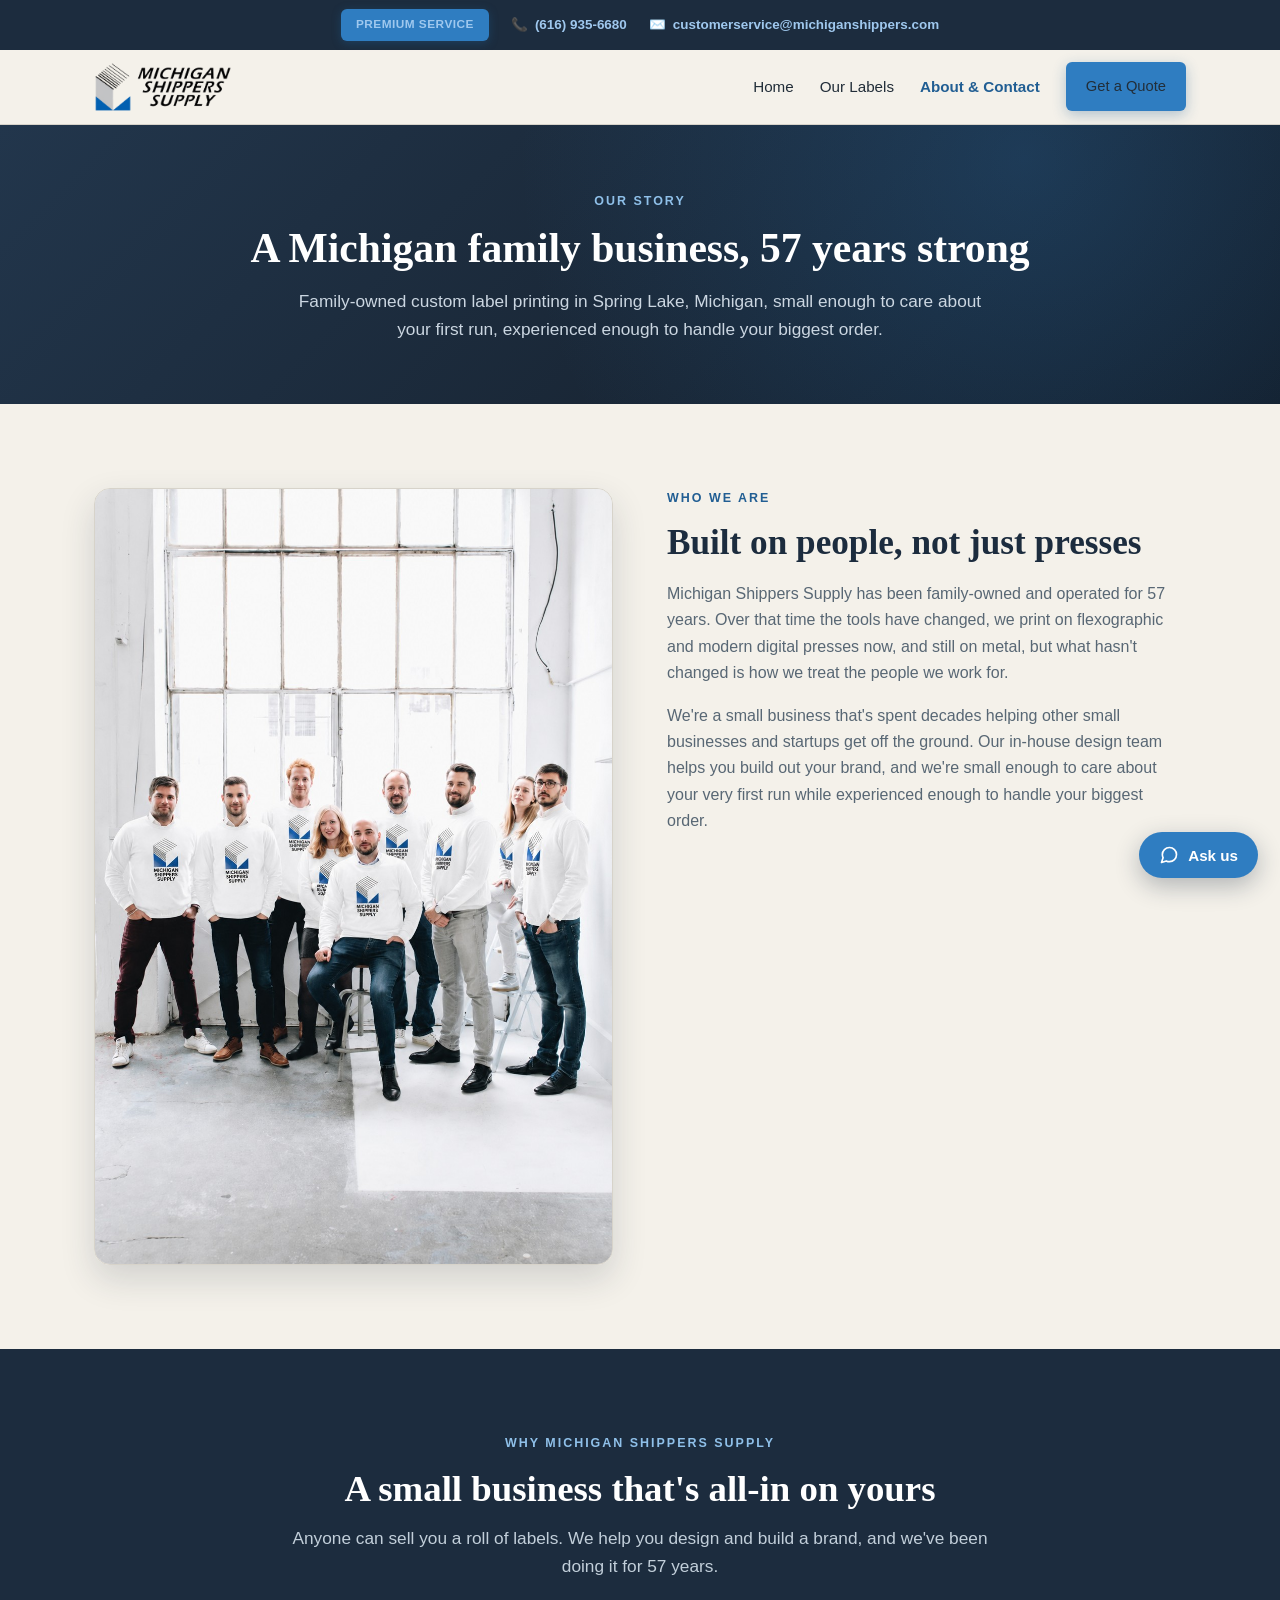
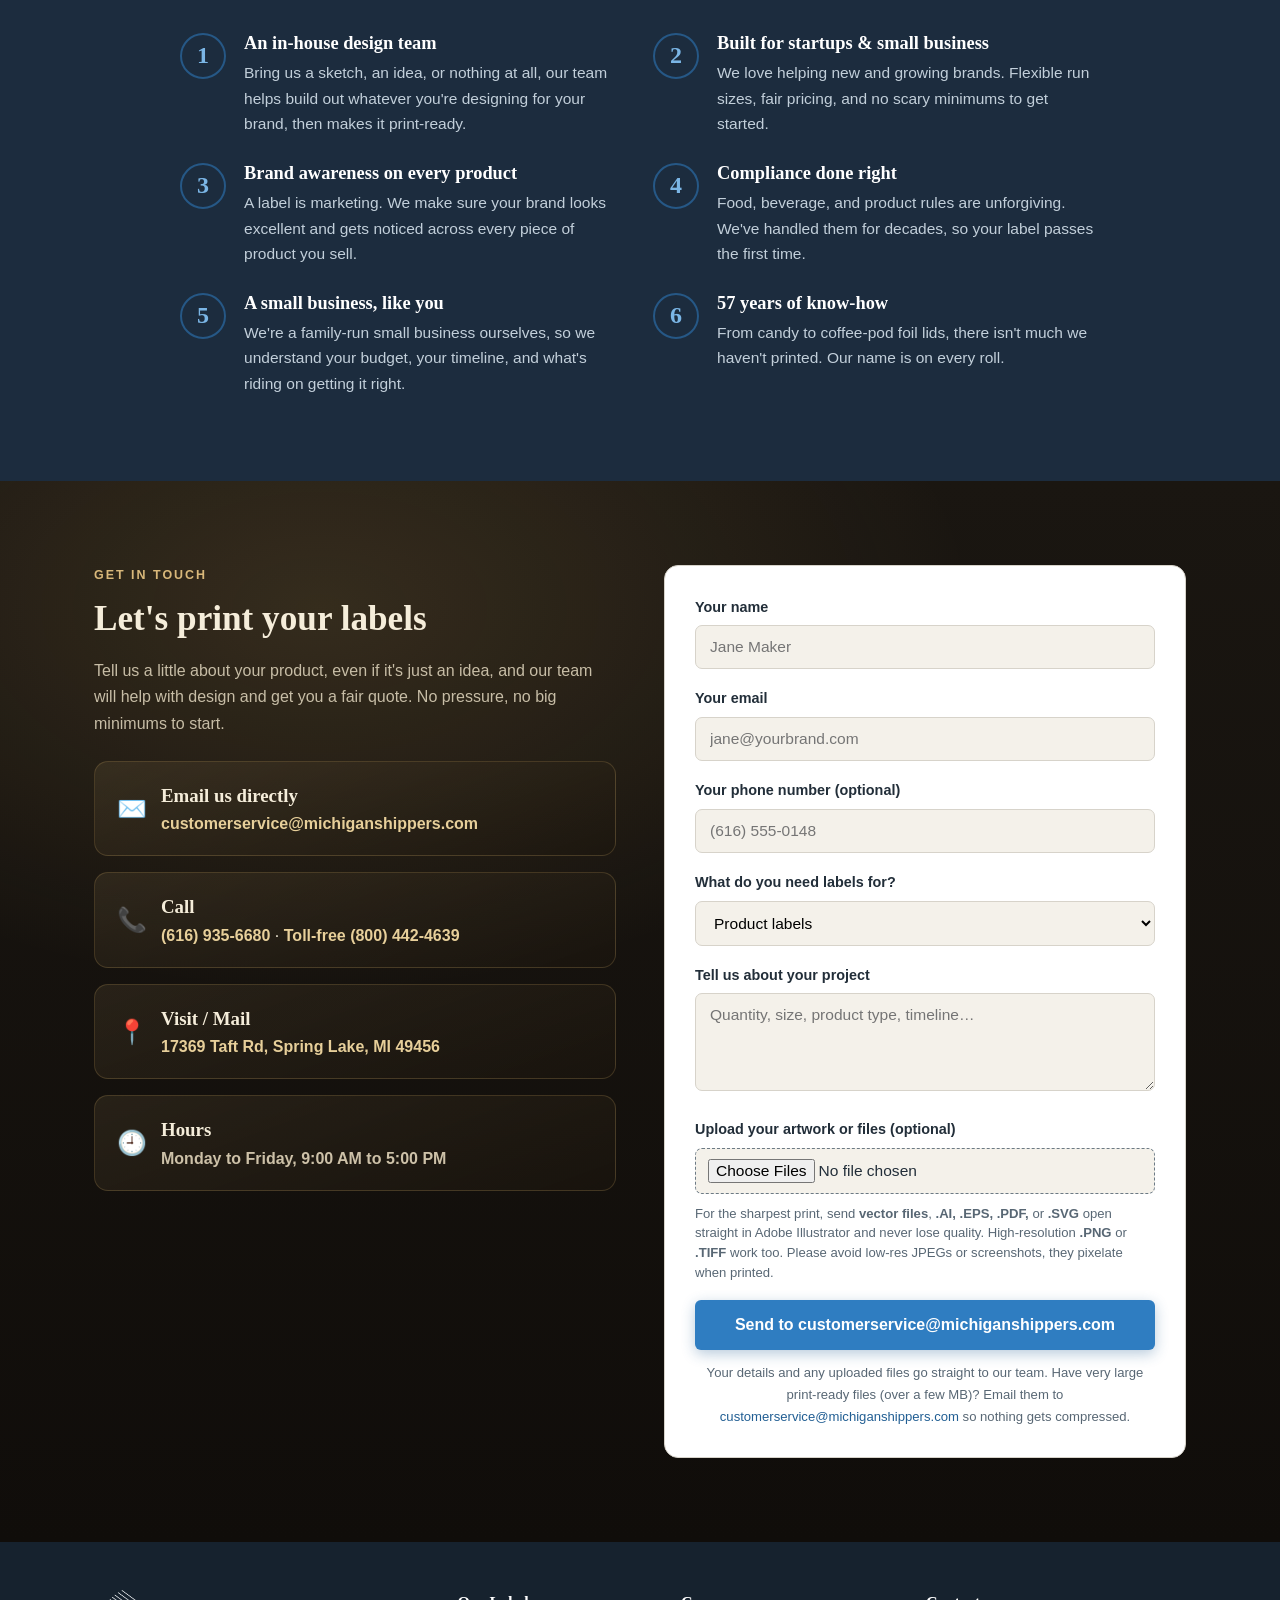
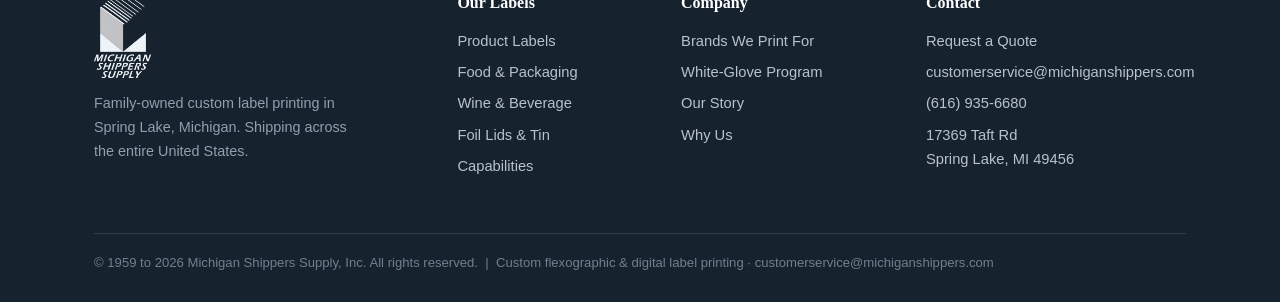
==== commit c864cc11: "Fix company age: 57 years, founded 1969 (was 67 years / since 1959 on About page + chatbot) Co-Autho" ====
--- a/about.html
+++ b/about.html
@@ -4,7 +4,7 @@
 <meta charset="UTF-8" />
 <meta name="viewport" content="width=device-width, initial-scale=1.0" />
 <title>About &amp; Contact | Michigan Shippers Supply</title>
-<meta name="description" content="Michigan Shippers Supply is a family-owned custom label printer in Spring Lake, Michigan, in business for 67 years. Get a free quote: call (616) 935-6680 or email customerservice@michiganshippers.com." />
+<meta name="description" content="Michigan Shippers Supply is a family-owned custom label printer in Spring Lake, Michigan, in business for 57 years. Get a free quote: call (616) 935-6680 or email customerservice@michiganshippers.com." />
 <link rel="icon" type="image/png" href="images/logo-mark.png" />
 <link rel="stylesheet" href="styles.css" />
 </head>
@@ -59,7 +59,7 @@
 <section class="page-hero">
   <div class="wrap">
     <div class="eyebrow">Our Story</div>
-    <h1>A Michigan family business, 67 years strong</h1>
+    <h1>A Michigan family business, 57 years strong</h1>
     <p>Family-owned custom label printing in Spring Lake, Michigan, small enough to care about your first run, experienced enough to handle your biggest order.</p>
   </div>
 </section>
@@ -73,7 +73,7 @@
     <div>
       <div class="eyebrow">Who We Are</div>
       <h2>Built on people, not just presses</h2>
-      <p>Michigan Shippers Supply has been family-owned and operated for 67 years. Over that time the tools have changed, we print on flexographic and modern digital presses now, and still on metal, but what hasn't changed is how we treat the people we work for.</p>
+      <p>Michigan Shippers Supply has been family-owned and operated for 57 years. Over that time the tools have changed, we print on flexographic and modern digital presses now, and still on metal, but what hasn't changed is how we treat the people we work for.</p>
       <p>We're a small business that's spent decades helping other small businesses and startups get off the ground. Our in-house design team helps you build out your brand, and we're small enough to care about your very first run while experienced enough to handle your biggest order.</p>
     </div>
   </div>
@@ -85,7 +85,7 @@
     <div class="section-head">
       <div class="eyebrow" style="color:#8fc0e9;">Why Michigan Shippers Supply</div>
       <h2>A small business that's all-in on yours</h2>
-      <p>Anyone can sell you a roll of labels. We help you design and build a brand, and we've been doing it for 67 years.</p>
+      <p>Anyone can sell you a roll of labels. We help you design and build a brand, and we've been doing it for 57 years.</p>
     </div>
     <div class="why-grid">
       <div class="why-item"><div class="num">1</div><div><h3>An in-house design team</h3><p>Bring us a sketch, an idea, or nothing at all, our team helps build out whatever you're designing for your brand, then makes it print-ready.</p></div></div>
@@ -93,7 +93,7 @@
       <div class="why-item"><div class="num">3</div><div><h3>Brand awareness on every product</h3><p>A label is marketing. We make sure your brand looks excellent and gets noticed across every piece of product you sell.</p></div></div>
       <div class="why-item"><div class="num">4</div><div><h3>Compliance done right</h3><p>Food, beverage, and product rules are unforgiving. We've handled them for decades, so your label passes the first time.</p></div></div>
       <div class="why-item"><div class="num">5</div><div><h3>A small business, like you</h3><p>We're a family-run small business ourselves, so we understand your budget, your timeline, and what's riding on getting it right.</p></div></div>
-      <div class="why-item"><div class="num">6</div><div><h3>67 years of know-how</h3><p>From candy to coffee-pod foil lids, there isn't much we haven't printed. Our name is on every roll.</p></div></div>
+      <div class="why-item"><div class="num">6</div><div><h3>57 years of know-how</h3><p>From candy to coffee-pod foil lids, there isn't much we haven't printed. Our name is on every roll.</p></div></div>
     </div>
   </div>
 </section>
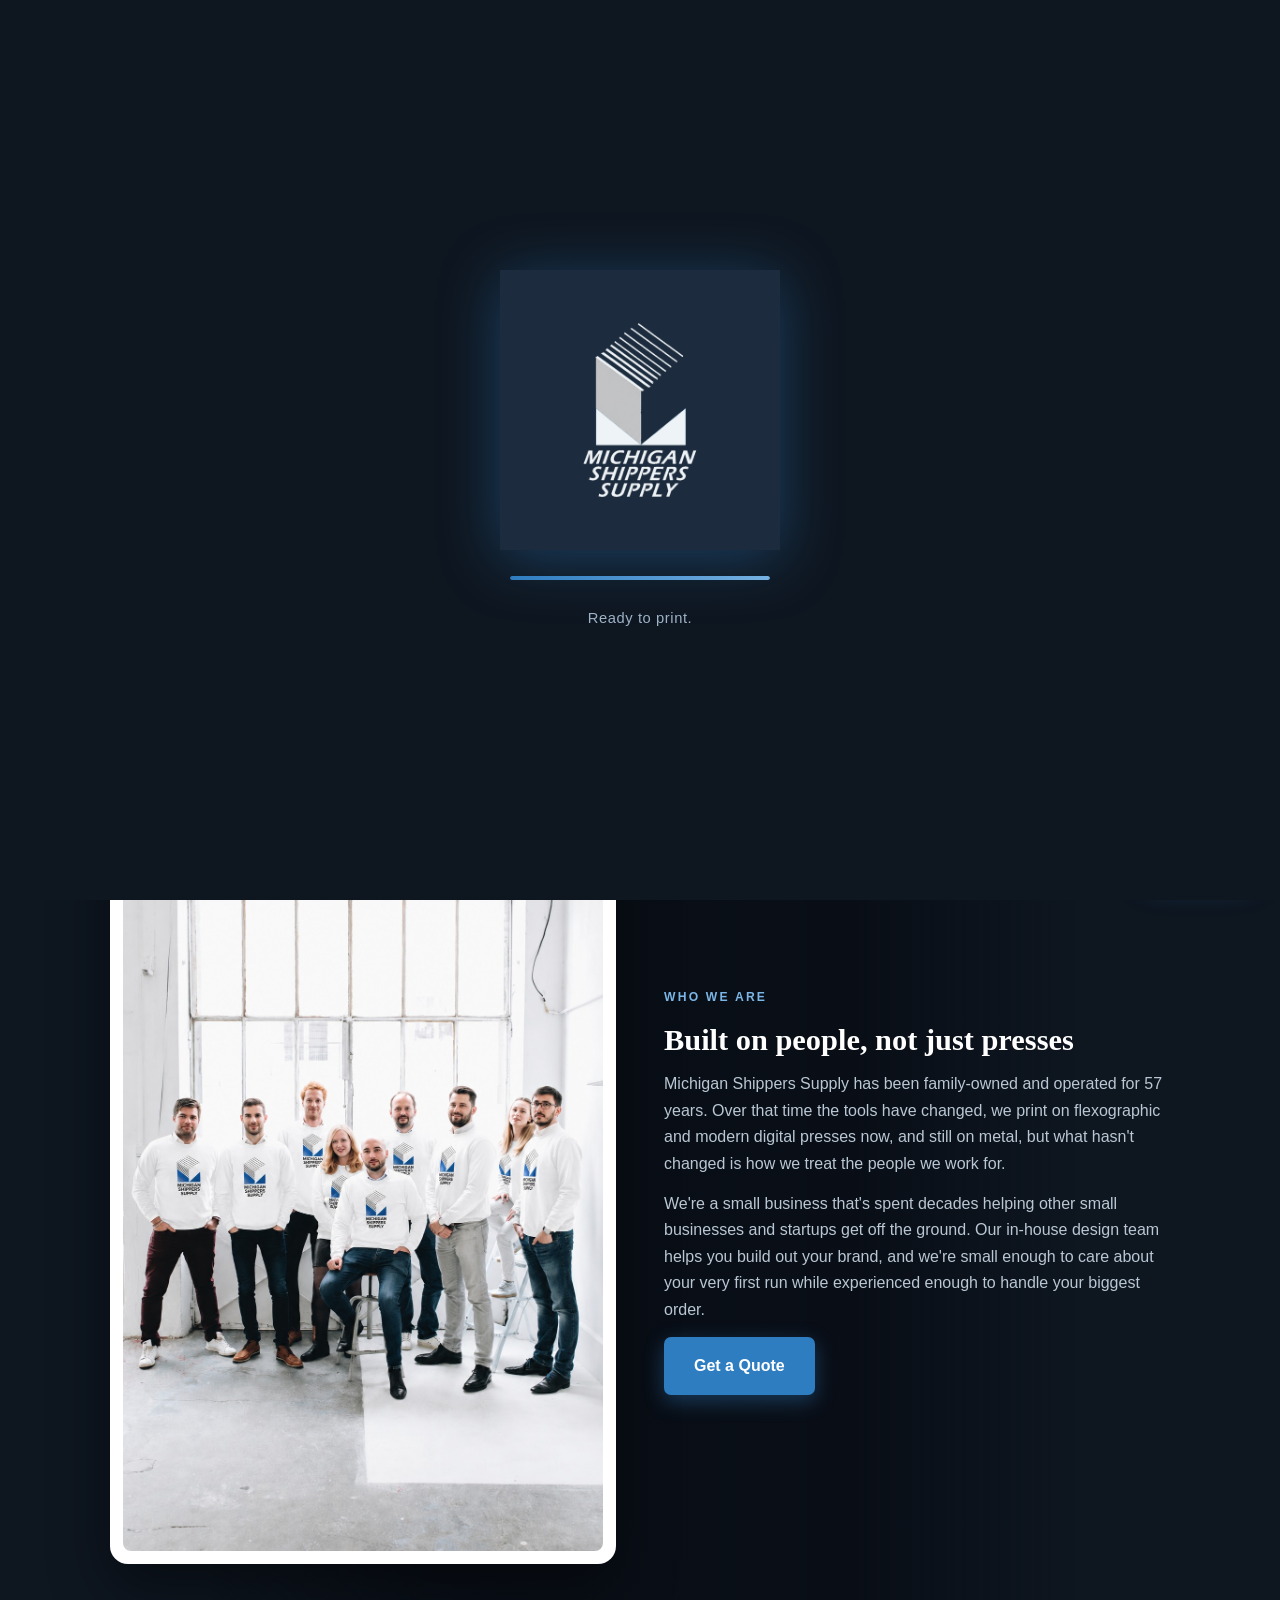
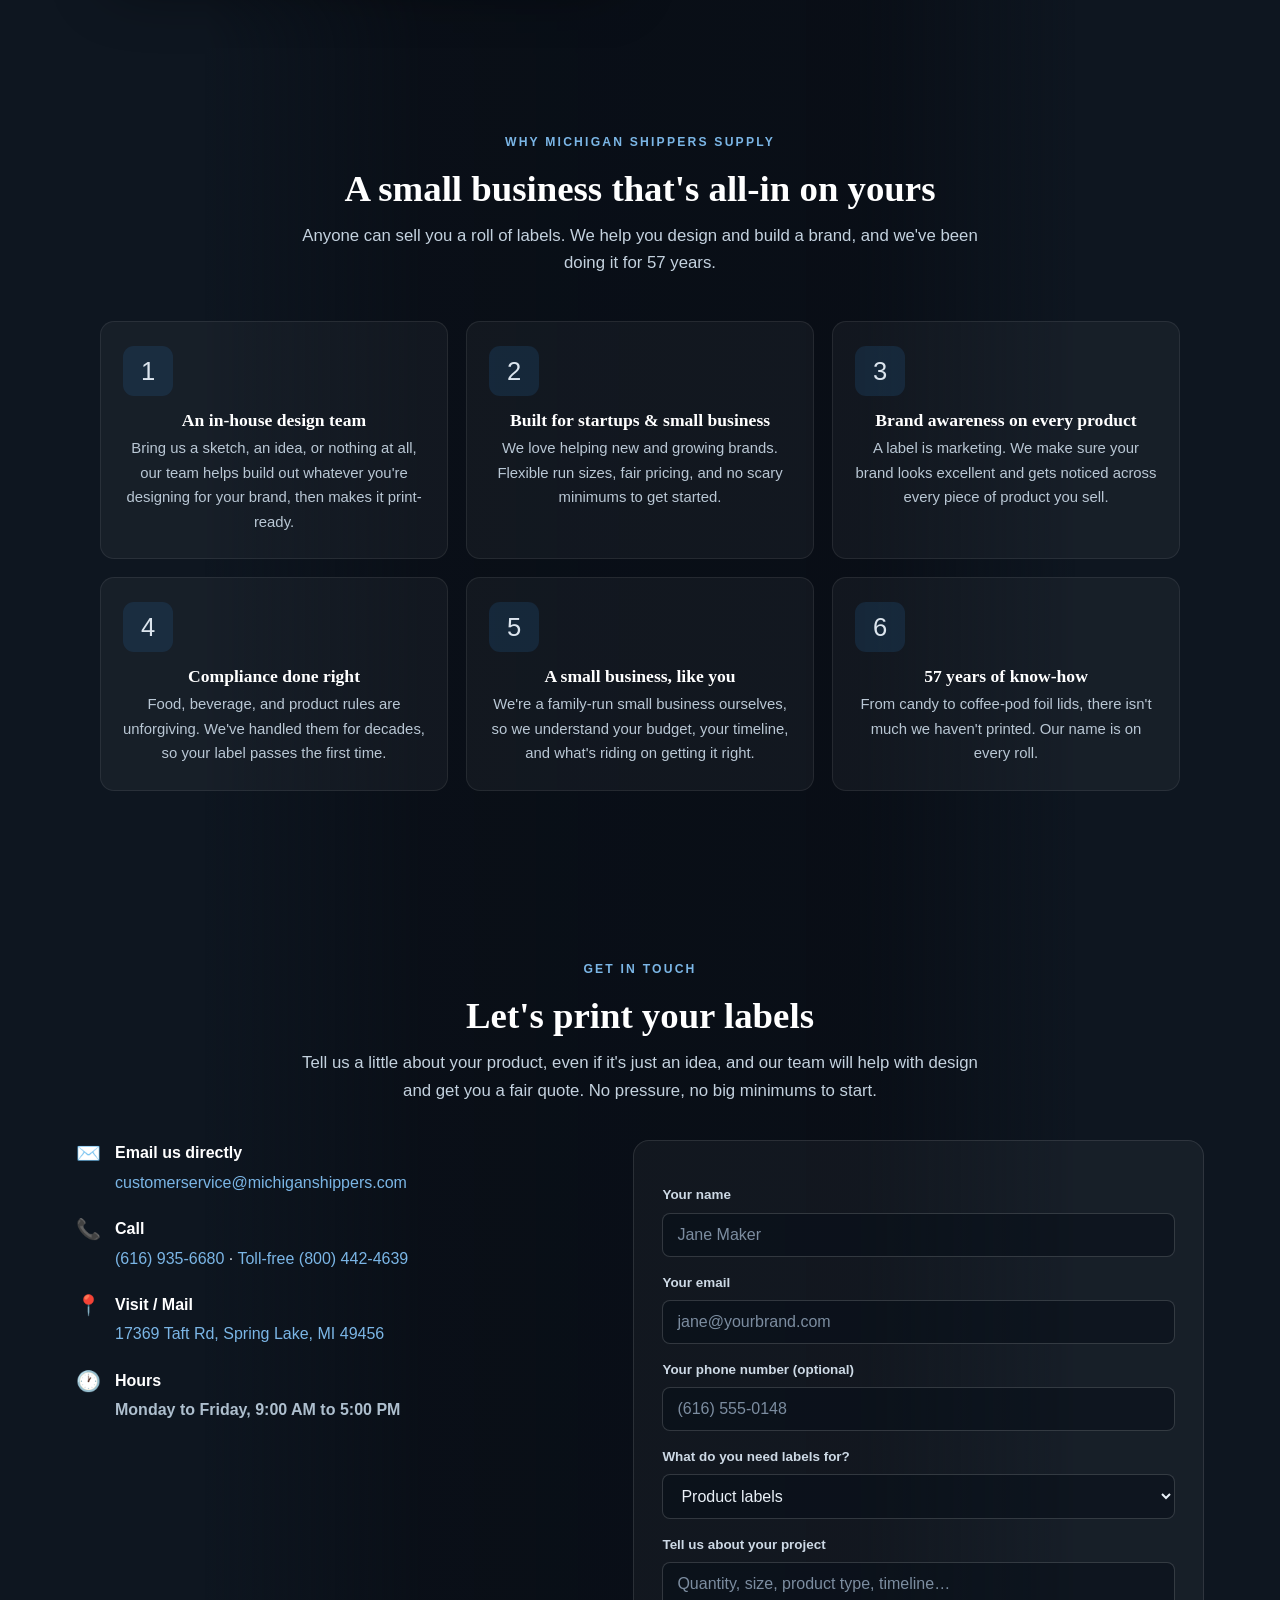
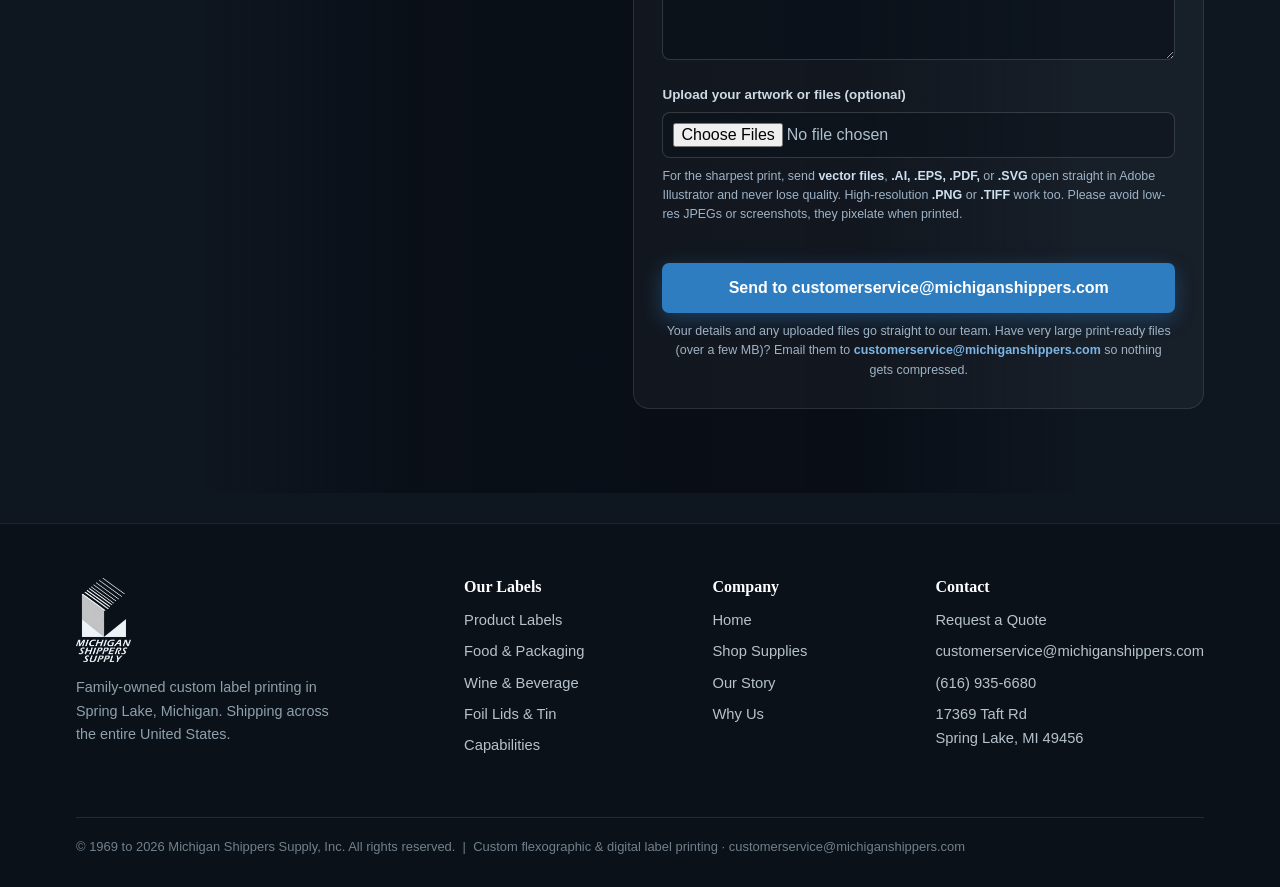
==== commit 23fa6ed6: "Restyle About & Contact + Thank You pages to match the immersive dark theme - Swap old light styles." ====
--- a/about.html
+++ b/about.html
@@ -6,162 +6,176 @@
 <title>About &amp; Contact | Michigan Shippers Supply</title>
 <meta name="description" content="Michigan Shippers Supply is a family-owned custom label printer in Spring Lake, Michigan, in business for 57 years. Get a free quote: call (616) 935-6680 or email customerservice@michiganshippers.com." />
 <link rel="icon" type="image/png" href="images/logo-mark.png" />
-<link rel="stylesheet" href="styles.css" />
+<script>document.documentElement.className='js';</script>
+<link rel="stylesheet" href="immersive.css" />
+<style>
+  /* Contact: dark form styling to match the immersive theme */
+  .contact-wrap{display:grid;grid-template-columns:1fr 1.12fr;gap:48px;align-items:start;text-align:left;}
+  @media(max-width:820px){.contact-wrap{grid-template-columns:1fr;gap:32px;}}
+  .contact-info .email-cta{display:flex;gap:14px;align-items:flex-start;margin-bottom:20px;}
+  .contact-info .email-cta .ic{font-size:1.25rem;line-height:1.35;flex:none;}
+  .contact-info .email-cta b{display:block;color:#fff;font-family:var(--sans);font-weight:700;margin-bottom:3px;}
+  .contact-info .email-cta a{color:var(--blue-light);}
+  .contact-info .email-cta span span{color:#aebfce;font-weight:600;}
+  #quoteForm{background:rgba(255,255,255,.04);border:1px solid rgba(255,255,255,.10);border-radius:16px;padding:28px;}
+  #quoteForm label{display:block;font-family:var(--sans);font-weight:700;font-size:.84rem;color:#cdd9e5;margin:15px 0 6px;}
+  #quoteForm input,#quoteForm select,#quoteForm textarea{width:100%;background:rgba(8,15,24,.55);border:1px solid rgba(255,255,255,.16);border-radius:8px;padding:12px 14px;color:#eaf1f8;font-family:var(--sans);font-size:1rem;box-sizing:border-box;}
+  #quoteForm input:focus,#quoteForm select:focus,#quoteForm textarea:focus{outline:none;border-color:var(--blue-light);box-shadow:0 0 0 3px rgba(123,182,230,.18);}
+  #quoteForm input::placeholder,#quoteForm textarea::placeholder{color:#7c8da0;}
+  #quoteForm input[type=file]{padding:10px;background:rgba(8,15,24,.4);color:#aebfce;}
+  #quoteForm .upload-hint,#quoteForm .form-note{font-size:.78rem;color:#9fb3c6;margin-top:9px;line-height:1.55;}
+  #quoteForm .upload-hint a,#quoteForm .form-note a{color:var(--blue-light);}
+  #quoteForm button{margin-top:22px;width:100%;justify-content:center;}
+</style>
 </head>
 <body>
 
-<!-- ===== ANNOUNCEMENT BAR ===== -->
-<div class="announce">
-  <div class="wrap">
-    <a class="wg-badge" href="index.html#programs">Premium Service</a>
-    <span>📞 <a href="tel:16169356680">(616) 935-6680</a></span>
-    <span>✉️ <a href="mailto:customerservice@michiganshippers.com">customerservice@michiganshippers.com</a></span>
-  </div>
+<!-- ===== PRELOADER ===== -->
+<div id="pre">
+  <img src="images/logo-on-navy.png" alt="Michigan Shippers Supply" onerror="this.src='images/logo-vertical-light.png'" />
+  <div class="pre-bar"><i></i></div>
+  <div class="pre-msg" id="preMsg">Pulling up our story&hellip;</div>
 </div>
 
+<!-- ===== IMMERSIVE WORLD BG ===== -->
+<div class="world" aria-hidden="true"></div>
+
 <!-- ===== NAV ===== -->
-<header class="nav">
+<header class="nav" id="nav">
   <div class="nav-inner">
     <a class="brand" href="index.html" aria-label="Michigan Shippers Supply home">
-      <img class="logo-real" src="images/logo-horizontal.png" alt="Michigan Shippers Supply" onerror="this.style.display='none';document.getElementById('navFallback').style.display='inline-flex';" />
-      <span id="navFallback" class="ms-logo ms-logo--h" style="display:none;">
-        <svg class="ms-mark" viewBox="0 0 120 120" xmlns="http://www.w3.org/2000/svg" role="img" aria-label="Michigan Shippers Supply mark">
-          <defs><clipPath id="msTopNav"><polygon points="60,16 104,40 60,64 16,40"/></clipPath></defs>
-          <polygon points="16,40 60,64 60,108 16,84" fill="#c3c8cc"/>
-          <polygon points="60,64 104,40 104,84 60,108" fill="#aeb4b9"/>
-          <polygon points="16,84 104,84 60,108" fill="#2f7dc1"/>
-          <polygon points="60,16 104,40 60,64 16,40" fill="#eef0f2"/>
-          <g clip-path="url(#msTopNav)" stroke="#6f767c" stroke-width="3">
-            <line x1="4" y1="40" x2="80" y2="-3"/><line x1="12" y1="48" x2="88" y2="5"/>
-            <line x1="20" y1="56" x2="96" y2="13"/><line x1="28" y1="64" x2="104" y2="21"/>
-            <line x1="36" y1="72" x2="112" y2="29"/>
-          </g>
-          <polygon points="60,16 104,40 104,84 60,108 16,84 16,40" fill="none" stroke="#5d666d" stroke-width="1.4" stroke-linejoin="round"/>
-          <line x1="60" y1="64" x2="60" y2="108" stroke="#5d666d" stroke-width="1.1"/>
-          <polygon points="60,16 104,40 60,64 16,40" fill="none" stroke="#5d666d" stroke-width="1.4" stroke-linejoin="round"/>
-        </svg>
-        <span class="ms-wordmark"><b>MICHIGAN SHIPPERS</b><span>Supply &middot; Est. 1959</span></span>
-      </span>
+      <img src="images/logo-horizontal-light.png" alt="Michigan Shippers Supply" onerror="this.src='images/logo-on-navy.png'" />
     </a>
     <nav class="links">
       <a href="index.html">Home</a>
       <a href="labels.html">Our Labels</a>
-      <a class="nav-active" href="about.html">About &amp; Contact</a>
+      <details class="nav-shop">
+        <summary>Shop<svg viewBox="0 0 24 24" fill="none" stroke="currentColor" stroke-width="2.5" stroke-linecap="round" stroke-linejoin="round"><polyline points="6 9 12 15 18 9"/></svg></summary>
+        <div class="shop-menu">
+          <a href="store.html#cat-printers">Printers &amp; Printheads</a>
+          <a href="store.html#cat-ribbons">Thermal-Transfer Ribbons</a>
+          <a href="store.html#cat-markers">Paint Markers &amp; Coding</a>
+          <a href="store.html#cat-applicators">Rollers &amp; Applicators</a>
+          <a href="store.html#cat-coatings">UV Varnish &amp; Coatings</a>
+          <a href="store.html#cat-barcodes">Barcodes &amp; Scanning</a>
+          <a href="store.html#cat-software">Label Software</a>
+          <a href="store.html#cat-custom">Custom Orders &amp; Services</a>
+          <a class="shop-all" href="store.html">Shop all supplies</a>
+        </div>
+      </details>
+      <a class="active" href="about.html">About &amp; Contact</a>
       <a class="btn btn-primary" href="about.html#contact">Get a Quote</a>
     </nav>
     <button class="nav-toggle" aria-label="Menu" onclick="document.querySelector('nav.links').style.display='flex'">
-      <svg width="28" height="28" viewBox="0 0 24 24" fill="none" stroke="#1c2c3e" stroke-width="2"><line x1="3" y1="6" x2="21" y2="6"/><line x1="3" y1="12" x2="21" y2="12"/><line x1="3" y1="18" x2="21" y2="18"/></svg>
+      <svg width="28" height="28" viewBox="0 0 24 24" fill="none" stroke="#cdd8e3" stroke-width="2"><line x1="3" y1="6" x2="21" y2="6"/><line x1="3" y1="12" x2="21" y2="12"/><line x1="3" y1="18" x2="21" y2="18"/></svg>
     </button>
   </div>
 </header>
 
-<!-- ===== PAGE HEADER ===== -->
+<!-- ===== PAGE HERO ===== -->
 <section class="page-hero">
-  <div class="wrap">
-    <div class="eyebrow">Our Story</div>
-    <h1>A Michigan family business, 57 years strong</h1>
-    <p>Family-owned custom label printing in Spring Lake, Michigan, small enough to care about your first run, experienced enough to handle your biggest order.</p>
-  </div>
+  <div class="eyebrow reveal">Our Story</div>
+  <h1 class="reveal">A Michigan family business, <em>57 years</em> strong</h1>
+  <p class="reveal">Family-owned custom label printing in Spring Lake, Michigan, small enough to care about your first run, experienced enough to handle your biggest order.</p>
 </section>
 
 <!-- ===== ABOUT ===== -->
-<section class="about" id="about">
-  <div class="wrap">
-    <div class="about-photo">
-      <img src="images/team.jpg" alt="The Michigan Shippers Supply team in branded sweatshirts" />
-    </div>
-    <div>
-      <div class="eyebrow">Who We Are</div>
-      <h2>Built on people, not just presses</h2>
-      <p>Michigan Shippers Supply has been family-owned and operated for 57 years. Over that time the tools have changed, we print on flexographic and modern digital presses now, and still on metal, but what hasn't changed is how we treat the people we work for.</p>
-      <p>We're a small business that's spent decades helping other small businesses and startups get off the ground. Our in-house design team helps you build out your brand, and we're small enough to care about your very first run while experienced enough to handle your biggest order.</p>
+<section class="sec band" id="about">
+  <div class="wrap">
+    <div class="split reveal">
+      <div class="shot full"><img src="images/team.jpg" alt="The Michigan Shippers Supply team in branded sweatshirts" /></div>
+      <div>
+        <div class="eyebrow">Who We Are</div>
+        <h2>Built on people, not just presses</h2>
+        <p>Michigan Shippers Supply has been family-owned and operated for 57 years. Over that time the tools have changed, we print on flexographic and modern digital presses now, and still on metal, but what hasn't changed is how we treat the people we work for.</p>
+        <p>We're a small business that's spent decades helping other small businesses and startups get off the ground. Our in-house design team helps you build out your brand, and we're small enough to care about your very first run while experienced enough to handle your biggest order.</p>
+        <a class="btn btn-primary" href="#contact">Get a Quote</a>
+      </div>
     </div>
   </div>
 </section>
 
 <!-- ===== WHY ===== -->
-<section class="why" id="why">
-  <div class="wrap">
-    <div class="section-head">
-      <div class="eyebrow" style="color:#8fc0e9;">Why Michigan Shippers Supply</div>
+<section class="sec band center" id="why">
+  <div class="wrap">
+    <div class="shead reveal">
+      <div class="eyebrow">Why Michigan Shippers Supply</div>
       <h2>A small business that's all-in on yours</h2>
       <p>Anyone can sell you a roll of labels. We help you design and build a brand, and we've been doing it for 57 years.</p>
     </div>
-    <div class="why-grid">
-      <div class="why-item"><div class="num">1</div><div><h3>An in-house design team</h3><p>Bring us a sketch, an idea, or nothing at all, our team helps build out whatever you're designing for your brand, then makes it print-ready.</p></div></div>
-      <div class="why-item"><div class="num">2</div><div><h3>Built for startups &amp; small business</h3><p>We love helping new and growing brands. Flexible run sizes, fair pricing, and no scary minimums to get started.</p></div></div>
-      <div class="why-item"><div class="num">3</div><div><h3>Brand awareness on every product</h3><p>A label is marketing. We make sure your brand looks excellent and gets noticed across every piece of product you sell.</p></div></div>
-      <div class="why-item"><div class="num">4</div><div><h3>Compliance done right</h3><p>Food, beverage, and product rules are unforgiving. We've handled them for decades, so your label passes the first time.</p></div></div>
-      <div class="why-item"><div class="num">5</div><div><h3>A small business, like you</h3><p>We're a family-run small business ourselves, so we understand your budget, your timeline, and what's riding on getting it right.</p></div></div>
-      <div class="why-item"><div class="num">6</div><div><h3>57 years of know-how</h3><p>From candy to coffee-pod foil lids, there isn't much we haven't printed. Our name is on every roll.</p></div></div>
+    <div class="cardgrid">
+      <div class="tile reveal"><div class="ic">1</div><h3>An in-house design team</h3><p>Bring us a sketch, an idea, or nothing at all, our team helps build out whatever you're designing for your brand, then makes it print-ready.</p></div>
+      <div class="tile reveal"><div class="ic">2</div><h3>Built for startups &amp; small business</h3><p>We love helping new and growing brands. Flexible run sizes, fair pricing, and no scary minimums to get started.</p></div>
+      <div class="tile reveal"><div class="ic">3</div><h3>Brand awareness on every product</h3><p>A label is marketing. We make sure your brand looks excellent and gets noticed across every piece of product you sell.</p></div>
+      <div class="tile reveal"><div class="ic">4</div><h3>Compliance done right</h3><p>Food, beverage, and product rules are unforgiving. We've handled them for decades, so your label passes the first time.</p></div>
+      <div class="tile reveal"><div class="ic">5</div><h3>A small business, like you</h3><p>We're a family-run small business ourselves, so we understand your budget, your timeline, and what's riding on getting it right.</p></div>
+      <div class="tile reveal"><div class="ic">6</div><h3>57 years of know-how</h3><p>From candy to coffee-pod foil lids, there isn't much we haven't printed. Our name is on every roll.</p></div>
     </div>
   </div>
 </section>
 
 <!-- ===== CONTACT ===== -->
-<section class="contact" id="contact">
-  <div class="wrap">
-    <div class="contact-info">
+<section class="sec band" id="contact">
+  <div class="wrap">
+    <div class="shead reveal" style="margin-bottom:36px;">
       <div class="eyebrow">Get In Touch</div>
       <h2>Let's print your labels</h2>
-      <p style="color:#c7bda6;margin-bottom:24px;">Tell us a little about your product, even if it's just an idea, and our team will help with design and get you a fair quote. No pressure, no big minimums to start.</p>
-      <div class="email-cta">
-        <span class="ic">✉️</span>
-        <span><b>Email us directly</b><a href="mailto:customerservice@michiganshippers.com">customerservice@michiganshippers.com</a></span>
+      <p>Tell us a little about your product, even if it's just an idea, and our team will help with design and get you a fair quote. No pressure, no big minimums to start.</p>
+    </div>
+    <div class="contact-wrap reveal">
+      <div class="contact-info">
+        <div class="email-cta">
+          <span class="ic">&#9993;&#65039;</span>
+          <span><b>Email us directly</b><a href="mailto:customerservice@michiganshippers.com">customerservice@michiganshippers.com</a></span>
+        </div>
+        <div class="email-cta"><span class="ic">&#128222;</span><span><b>Call</b><a href="tel:+16169356680">(616) 935-6680</a> &middot; <a href="tel:+18004424639">Toll-free (800) 442-4639</a></span></div>
+        <div class="email-cta"><span class="ic">&#128205;</span><span><b>Visit / Mail</b><a href="https://maps.google.com/?q=17369+Taft+Rd%2C+Spring+Lake%2C+MI+49456" target="_blank" rel="noopener">17369 Taft Rd, Spring Lake, MI 49456</a></span></div>
+        <div class="email-cta"><span class="ic">&#128336;</span><span><b>Hours</b><span>Monday to Friday, 9:00 AM to 5:00 PM</span></span></div>
       </div>
-      <div class="email-cta"><span class="ic">📞</span><span><b>Call</b><a href="tel:+16169356680">(616) 935-6680</a> &middot; <a href="tel:+18004424639">Toll-free (800) 442-4639</a></span></div>
-      <div class="email-cta"><span class="ic">📍</span><span><b>Visit / Mail</b><a href="https://maps.google.com/?q=17369+Taft+Rd%2C+Spring+Lake%2C+MI+49456" target="_blank" rel="noopener">17369 Taft Rd, Spring Lake, MI 49456</a></span></div>
-      <div class="email-cta"><span class="ic">🕘</span><span><b>Hours</b><span style="color:#cdc1a8;font-weight:600;">Monday to Friday, 9:00 AM to 5:00 PM</span></span></div>
-    </div>
-    <!-- Quote form uses Netlify Forms. Every submission (including uploaded files) is stored in
-         the Netlify dashboard (Forms tab) so a spam filter can never lose a lead, and Netlify
-         emails a copy to the address configured there (customerservice@michiganshippers.com).
-         A browser mailto: link cannot carry attachments, which is why uploads failed before.
-         File uploads need a native multipart POST, so this form submits normally (no AJAX).
-         The data-netlify attribute + hidden form-name let Netlify detect and process it. -->
-    <form id="quoteForm" name="quote" method="POST" data-netlify="true" netlify-honeypot="bot-field" enctype="multipart/form-data" action="/thanks.html">
-      <input type="hidden" name="form-name" value="quote" />
-      <input type="hidden" name="subject" value="New label quote request from michiganshippers.com" />
-      <!-- Honeypot: bots fill this hidden field; real visitors never see it -->
-      <p hidden><label>Skip if you are human: <input name="bot-field" tabindex="-1" autocomplete="off" /></label></p>
-      <label for="name">Your name</label>
-      <input id="name" name="name" type="text" placeholder="Jane Maker" required />
-      <label for="email">Your email</label>
-      <input id="email" name="email" type="email" placeholder="jane@yourbrand.com" required />
-      <label for="phone">Your phone number (optional)</label>
-      <input id="phone" name="phone" type="tel" placeholder="(616) 555-0148" autocomplete="tel" inputmode="tel" />
-      <label for="type">What do you need labels for?</label>
-      <select id="type" name="label_type">
-        <option>Product labels</option>
-        <option>Food &amp; packaging</option>
-        <option>Candy</option>
-        <option>Wine / beer / beverage</option>
-        <option>Barcode / shipping</option>
-        <option>Keurig-compatible foil lids / tin</option>
-        <option>Brand &amp; label design help</option>
-        <option>Not sure yet, need help</option>
-      </select>
-      <label for="msg">Tell us about your project</label>
-      <textarea id="msg" name="message" rows="4" placeholder="Quantity, size, product type, timeline…"></textarea>
-      <label for="artwork">Upload your artwork or files (optional)</label>
-      <input id="artwork" name="attachment" type="file" multiple accept=".ai,.eps,.pdf,.svg,.tif,.tiff,.png,.jpg,.jpeg" />
-      <p class="upload-hint">For the sharpest print, send <strong>vector files</strong>, <strong>.AI, .EPS, .PDF,</strong> or <strong>.SVG</strong> open straight in Adobe Illustrator and never lose quality. High-resolution <strong>.PNG</strong> or <strong>.TIFF</strong> work too. Please avoid low-res JPEGs or screenshots, they pixelate when printed.</p>
-      <button class="btn btn-primary" type="submit">Send to customerservice@michiganshippers.com</button>
-      <p class="form-note" id="formNote">Your details and any uploaded files go straight to our team. Have very large print-ready files (over a few MB)? Email them to <a href="mailto:customerservice@michiganshippers.com">customerservice@michiganshippers.com</a> so nothing gets compressed.</p>
-    </form>
-    <script>
-      // Show a "Sending…" state on submit, then let the native multipart POST proceed.
-      // We deliberately do NOT preventDefault: the browser must perform the real form POST
-      // so the selected files upload as attachments (an AJAX/fetch submit cannot send them).
-      (function(){
-        var form=document.getElementById('quoteForm');
-        if(!form) return;
-        form.addEventListener('submit', function(){
-          var btn=form.querySelector('button[type=submit]');
-          if(btn){ btn.disabled=true; btn.textContent='Sending…'; }
-        });
-      })();
-    </script>
+      <!-- Quote form uses Netlify Forms. Every submission (including uploaded files) is stored in
+           the Netlify dashboard (Forms tab) and emailed to the address configured there.
+           File uploads need a native multipart POST, so this form submits normally (no AJAX). -->
+      <form id="quoteForm" name="quote" method="POST" data-netlify="true" netlify-honeypot="bot-field" enctype="multipart/form-data" action="/thanks.html">
+        <input type="hidden" name="form-name" value="quote" />
+        <input type="hidden" name="subject" value="New label quote request from michiganshippers.com" />
+        <p hidden><label>Skip if you are human: <input name="bot-field" tabindex="-1" autocomplete="off" /></label></p>
+        <label for="name">Your name</label>
+        <input id="name" name="name" type="text" placeholder="Jane Maker" required />
+        <label for="email">Your email</label>
+        <input id="email" name="email" type="email" placeholder="jane@yourbrand.com" required />
+        <label for="phone">Your phone number (optional)</label>
+        <input id="phone" name="phone" type="tel" placeholder="(616) 555-0148" autocomplete="tel" inputmode="tel" />
+        <label for="type">What do you need labels for?</label>
+        <select id="type" name="label_type">
+          <option>Product labels</option>
+          <option>Food &amp; packaging</option>
+          <option>Candy</option>
+          <option>Wine / beer / beverage</option>
+          <option>Barcode / shipping</option>
+          <option>Keurig-compatible foil lids / tin</option>
+          <option>Brand &amp; label design help</option>
+          <option>Not sure yet, need help</option>
+        </select>
+        <label for="msg">Tell us about your project</label>
+        <textarea id="msg" name="message" rows="4" placeholder="Quantity, size, product type, timeline&hellip;"></textarea>
+        <label for="artwork">Upload your artwork or files (optional)</label>
+        <input id="artwork" name="attachment" type="file" multiple accept=".ai,.eps,.pdf,.svg,.tif,.tiff,.png,.jpg,.jpeg" />
+        <p class="upload-hint">For the sharpest print, send <strong>vector files</strong>, <strong>.AI, .EPS, .PDF,</strong> or <strong>.SVG</strong> open straight in Adobe Illustrator and never lose quality. High-resolution <strong>.PNG</strong> or <strong>.TIFF</strong> work too. Please avoid low-res JPEGs or screenshots, they pixelate when printed.</p>
+        <button class="btn btn-primary" type="submit">Send to customerservice@michiganshippers.com</button>
+        <p class="form-note" id="formNote">Your details and any uploaded files go straight to our team. Have very large print-ready files (over a few MB)? Email them to <a href="mailto:customerservice@michiganshippers.com">customerservice@michiganshippers.com</a> so nothing gets compressed.</p>
+      </form>
+      <script>
+        // Show a "Sending…" state on submit, then let the native multipart POST proceed.
+        (function(){
+          var form=document.getElementById('quoteForm');
+          if(!form) return;
+          form.addEventListener('submit', function(){
+            var btn=form.querySelector('button[type=submit]');
+            if(btn){ btn.disabled=true; btn.textContent='Sending…'; }
+          });
+        })();
+      </script>
+    </div>
   </div>
 </section>
 
@@ -169,25 +183,7 @@
 <footer>
   <div class="wrap">
     <div class="col foot-brand">
-      <img class="logo-real" src="images/logo-vertical-light.png" alt="Michigan Shippers Supply" onerror="this.style.display='none';document.getElementById('footFallback').style.display='inline-flex';" />
-      <span id="footFallback" class="ms-logo ms-logo--v" style="display:none;align-items:flex-start;text-align:left;">
-        <svg class="ms-mark" viewBox="0 0 120 120" xmlns="http://www.w3.org/2000/svg" role="img" aria-label="Michigan Shippers Supply mark">
-          <defs><clipPath id="msTopFoot"><polygon points="60,16 104,40 60,64 16,40"/></clipPath></defs>
-          <polygon points="16,40 60,64 60,108 16,84" fill="#c3c8cc"/>
-          <polygon points="60,64 104,40 104,84 60,108" fill="#aeb4b9"/>
-          <polygon points="16,84 104,84 60,108" fill="#2f7dc1"/>
-          <polygon points="60,16 104,40 60,64 16,40" fill="#eef0f2"/>
-          <g clip-path="url(#msTopFoot)" stroke="#6f767c" stroke-width="3">
-            <line x1="4" y1="40" x2="80" y2="-3"/><line x1="12" y1="48" x2="88" y2="5"/>
-            <line x1="20" y1="56" x2="96" y2="13"/><line x1="28" y1="64" x2="104" y2="21"/>
-            <line x1="36" y1="72" x2="112" y2="29"/>
-          </g>
-          <polygon points="60,16 104,40 104,84 60,108 16,84 16,40" fill="none" stroke="#5d666d" stroke-width="1.4" stroke-linejoin="round"/>
-          <line x1="60" y1="64" x2="60" y2="108" stroke="#5d666d" stroke-width="1.1"/>
-          <polygon points="60,16 104,40 60,64 16,40" fill="none" stroke="#5d666d" stroke-width="1.4" stroke-linejoin="round"/>
-        </svg>
-        <span class="ms-wordmark" style="align-items:flex-start;"><b style="color:#fff;">MICHIGAN SHIPPERS</b><span>Supply &middot; Est. 1959</span></span>
-      </span>
+      <img src="images/logo-vertical-light.png" alt="Michigan Shippers Supply" onerror="this.src='images/logo-on-navy.png'" />
       <p>Family-owned custom label printing in Spring Lake, Michigan. Shipping across the entire United States.</p>
     </div>
     <div class="col">
@@ -200,8 +196,8 @@
     </div>
     <div class="col">
       <h4>Company</h4>
-      <a href="index.html#proof">Brands We Print For</a>
-      <a href="index.html#programs">White-Glove Program</a>
+      <a href="index.html">Home</a>
+      <a href="store.html">Shop Supplies</a>
       <a href="about.html#about">Our Story</a>
       <a href="about.html#why">Why Us</a>
     </div>
@@ -212,10 +208,11 @@
       <a href="tel:16169356680">(616) 935-6680</a>
       <a href="about.html#contact">17369 Taft Rd<br>Spring Lake, MI 49456</a>
     </div>
-    <div class="legal">© 1959 to 2026 Michigan Shippers Supply, Inc. All rights reserved. &nbsp;|&nbsp; Custom flexographic &amp; digital label printing &middot; customerservice@michiganshippers.com</div>
+    <div class="legal">&copy; 1969 to 2026 Michigan Shippers Supply, Inc. All rights reserved. &nbsp;|&nbsp; Custom flexographic &amp; digital label printing &middot; customerservice@michiganshippers.com</div>
   </div>
 </footer>
 
-<script src="chat.js" defer></script>
+<script src="immersive.js"></script>
+<script src="chat.js"></script>
 </body>
 </html>
--- a/immersive.css
+++ b/immersive.css
@@ -0,0 +1,428 @@
+:root{
+  --cream:#f4f1ea;
+  --paper:#fbfaf6;
+  --ink:#222e39;
+  --ink-soft:#586774;
+  --navy:#1c2c3e;
+  --navy-2:#264a6b;
+  --blue:#2f7dc1;
+  --blue-light:#7bb6e6;
+  --blue-dark:#215e93;
+  --steel:#6c7a85;
+  --gold:#ecd6a4;
+  --gold-2:#cda85e;
+  --line:#d7d3ca;
+  --max:1180px;
+  --serif:Georgia,'Times New Roman',serif;
+  --sans:-apple-system,BlinkMacSystemFont,'Segoe UI',Roboto,Helvetica,Arial,sans-serif;
+}
+*{box-sizing:border-box;margin:0;padding:0;}
+html{scroll-behavior:smooth;}
+body{
+  font-family:var(--sans);
+  color:#dce5ee;
+  line-height:1.65;
+  -webkit-font-smoothing:antialiased;
+  background:#0e1620;
+  overflow-x:hidden;
+}
+/* immersive deep-navy world, fixed behind everything */
+.world{
+  position:fixed;inset:0;z-index:0;pointer-events:none;
+  background:
+    radial-gradient(120% 80% at 80% -10%,rgba(47,125,193,.30),transparent 55%),
+    radial-gradient(90% 70% at 10% 110%,rgba(201,164,95,.10),transparent 55%),
+    linear-gradient(160deg,#22364c 0%,#192635 45%,#0e1620 100%);
+}
+.world::after{ /* faint blueprint grid for depth */
+  content:"";position:absolute;inset:0;opacity:.05;
+  background-image:linear-gradient(rgba(255,255,255,.6) 1px,transparent 1px),linear-gradient(90deg,rgba(255,255,255,.6) 1px,transparent 1px);
+  background-size:46px 46px;
+  -webkit-mask-image:radial-gradient(circle at 50% 30%,#000,transparent 75%);
+          mask-image:radial-gradient(circle at 50% 30%,#000,transparent 75%);
+}
+h1,h2,h3,h4{font-family:var(--serif);font-weight:700;line-height:1.14;color:#fff;}
+a{color:var(--blue-light);text-decoration:none;}
+img{max-width:100%;display:block;}
+em{font-style:normal;color:var(--blue-light);}
+.wrap{max-width:var(--max);margin:0 auto;padding:0 26px;}
+
+/* ===== BUTTONS ===== */
+.btn{display:inline-flex;align-items:center;gap:9px;padding:14px 28px;border-radius:7px;font-family:var(--sans);font-weight:700;font-size:1rem;cursor:pointer;border:2px solid transparent;transition:transform .15s ease,box-shadow .15s ease,background .15s ease;}
+.btn-primary{background:var(--blue);color:#fff;box-shadow:0 6px 20px rgba(47,125,193,.4);}
+.btn-primary:hover{transform:translateY(-2px);box-shadow:0 10px 28px rgba(47,125,193,.55);}
+.btn-ghost{background:rgba(244,241,234,.06);color:#eaf1f8;border-color:rgba(173,201,228,.45);}
+.btn-ghost:hover{background:rgba(244,241,234,.14);transform:translateY(-2px);}
+.btn-gold{background:linear-gradient(180deg,#ecd6a4,#cda85e);color:#1c2c3e;box-shadow:0 6px 18px rgba(201,164,95,.35);}
+.btn-gold:hover{transform:translateY(-2px);box-shadow:0 10px 26px rgba(201,164,95,.5);}
+.eyebrow{font-family:var(--sans);text-transform:uppercase;letter-spacing:.18em;font-size:.76rem;font-weight:800;color:var(--blue-light);margin-bottom:16px;}
+
+/* ===== PRELOADER (press warming up) ===== */
+#pre{position:fixed;inset:0;z-index:1000;background:#0e1620;display:flex;flex-direction:column;align-items:center;justify-content:center;gap:26px;transition:opacity .7s ease,visibility .7s ease;}
+#pre.gone{opacity:0;visibility:hidden;}
+#pre img{width:min(280px,62vw);filter:drop-shadow(0 8px 30px rgba(47,125,193,.4));}
+.pre-bar{width:min(260px,55vw);height:4px;border-radius:4px;background:rgba(255,255,255,.12);overflow:hidden;}
+.pre-bar i{display:block;height:100%;width:0;background:linear-gradient(90deg,var(--blue),var(--blue-light));border-radius:4px;animation:preload 2.6s cubic-bezier(.6,0,.2,1) forwards;}
+@keyframes preload{0%{width:0}30%{width:42%}60%{width:68%}100%{width:100%}}
+.pre-msg{font-size:.92rem;letter-spacing:.04em;color:#9fb3c6;min-height:1.2em;font-family:var(--sans);}
+
+/* ===== NAV (overlay) ===== */
+header.nav{position:fixed;top:0;left:0;right:0;z-index:80;transition:background .3s ease,backdrop-filter .3s ease,border-color .3s ease;border-bottom:1px solid transparent;}
+header.nav.solid{background:rgba(14,22,32,.95);border-bottom-color:rgba(255,255,255,.08);}
+.nav-inner{display:flex;align-items:center;justify-content:space-between;max-width:var(--max);margin:0 auto;padding:15px 26px;}
+.brand img{height:46px;width:auto;}
+nav.links{display:flex;align-items:center;gap:28px;}
+nav.links a{color:#cdd8e3;font-weight:500;font-size:.95rem;transition:color .15s ease;}
+nav.links a:hover,nav.links a.active{color:#fff;}
+nav.links .btn{padding:10px 20px;font-size:.9rem;}
+.nav-toggle{display:none;background:none;border:0;cursor:pointer;padding:6px;}
+/* Shop dropdown */
+.nav-shop{position:relative;display:inline-flex;align-items:center;}
+.nav-shop summary{list-style:none;cursor:pointer;color:#cdd8e3;font-weight:500;font-size:.95rem;display:inline-flex;align-items:center;gap:5px;transition:color .15s ease;}
+.nav-shop summary::-webkit-details-marker{display:none;}
+.nav-shop summary:hover,.nav-shop[open] summary{color:#fff;}
+.nav-shop summary svg{width:11px;height:11px;transition:transform .2s ease;}
+.nav-shop[open] summary svg{transform:rotate(180deg);}
+.shop-menu{position:absolute;top:calc(100% + 16px);left:50%;transform:translateX(-50%);min-width:252px;background:#111c28;border:1px solid rgba(255,255,255,.1);border-radius:14px;padding:8px;box-shadow:0 24px 60px rgba(0,0,0,.5);display:flex;flex-direction:column;z-index:90;}
+.shop-menu::before{content:"";position:absolute;top:-6px;left:50%;transform:translateX(-50%) rotate(45deg);width:12px;height:12px;background:#111c28;border-left:1px solid rgba(255,255,255,.1);border-top:1px solid rgba(255,255,255,.1);}
+.shop-menu a{color:#cdd8e3;font-size:.9rem;font-weight:500;padding:10px 14px;border-radius:9px;transition:background .14s ease,color .14s ease;white-space:nowrap;}
+.shop-menu a:hover{background:rgba(47,125,193,.16);color:#fff;}
+.shop-menu .shop-all{margin-top:6px;padding-top:13px;border-top:1px solid rgba(255,255,255,.08);color:var(--blue-light);font-weight:700;}
+
+/* ===== PRESS STAGE (fixed printer + ribbon) ===== */
+.stage{position:fixed;inset:0;z-index:1;pointer-events:none;}
+.printer{position:absolute;top:64px;left:50%;transform:translateX(-50%);width:min(390px,86vw);z-index:3;filter:drop-shadow(0 26px 40px rgba(0,0,0,.45));}
+.printer .light{transform-box:fill-box;transform-origin:center;animation:headPulse 1.7s ease-in-out infinite;}
+@keyframes headPulse{0%,100%{opacity:.5}50%{opacity:1}}
+.printer .scanner{animation:scan 2.4s ease-in-out infinite;}
+@keyframes scan{0%,100%{transform:translateX(-46px)}50%{transform:translateX(46px)}}
+
+/* the cream label ribbon hanging from the slot */
+.ribbon{position:absolute;left:50%;transform:translateX(-50%);top:206px;width:min(300px,80vw);bottom:-40px;z-index:2;overflow:hidden;
+  -webkit-mask-image:linear-gradient(180deg,#000 0,#000 86%,transparent 100%);
+          mask-image:linear-gradient(180deg,#000 0,#000 86%,transparent 100%);}
+.ribbon-track{display:flex;flex-direction:column-reverse;align-items:center;will-change:transform;}
+.paper-strip{position:absolute;left:50%;transform:translateX(-50%);top:0;bottom:0;width:100%;
+  background:
+    linear-gradient(90deg,rgba(0,0,0,.10),transparent 14%,transparent 86%,rgba(0,0,0,.10)),
+    repeating-linear-gradient(0deg,rgba(34,46,57,.045) 0 2px,transparent 2px 4px),
+    linear-gradient(180deg,#fbfaf6,#efece3);
+  box-shadow:0 0 40px rgba(0,0,0,.32);z-index:-1;}
+/* sprocket holes down both edges */
+.paper-strip::before,.paper-strip::after{content:"";position:absolute;top:0;bottom:0;width:13px;
+  background-image:radial-gradient(circle at center,#0e1620 0 3.4px,transparent 4px);
+  background-size:13px 26px;background-position:center top;opacity:.85;}
+.paper-strip::before{left:5px;}
+.paper-strip::after{right:5px;}
+
+.plabel{position:relative;width:230px;margin:34px 0;background:var(--paper);border-radius:12px;padding:18px;
+  box-shadow:0 10px 24px rgba(0,0,0,.28);display:flex;flex-direction:column;align-items:center;justify-content:center;text-align:center;gap:8px;
+  clip-path:inset(0 0 100% 0);opacity:.35;transition:clip-path .4s cubic-bezier(.5,0,.2,1),opacity .4s ease;
+  border:1px solid #e7e2d6;}
+.plabel.printed{clip-path:inset(0 0 0 0);opacity:1;}
+.plabel .lid{width:150px;height:150px;border-radius:50%;object-fit:cover;box-shadow:0 4px 14px rgba(28,44,62,.25);}
+.plabel .cap{font-family:var(--serif);font-weight:700;color:var(--navy);font-size:.84rem;line-height:1.2;}
+.plabel .sub{font-size:.66rem;letter-spacing:.14em;text-transform:uppercase;color:var(--blue-dark);font-weight:700;}
+.plabel.logo img{width:190px;}
+.plabel.stamp{background:#f7f3ea;border:2px dashed var(--blue-dark);}
+.plabel.stamp .big{font-family:var(--serif);font-weight:700;color:var(--navy);font-size:1.5rem;letter-spacing:.02em;line-height:1;}
+.plabel.cta{background:linear-gradient(180deg,#2f7dc1,#215e93);border:none;}
+.plabel.cta .big{color:#fff;font-family:var(--serif);font-size:1.3rem;}
+.plabel.cta .sub{color:#d7e8f7;}
+/* full label-image plabels (safety/branded/meter labels) */
+.plabel.label{padding:10px;}
+.plabel.label .labelimg{width:100%;height:auto;display:block;border-radius:6px;}
+.fresh{position:absolute;left:0;right:0;top:0;height:5px;background:linear-gradient(90deg,transparent,var(--blue-light),transparent);opacity:0;}
+.plabel.printing .fresh{animation:freshInk .4s ease-out;}
+@keyframes freshInk{0%{opacity:1;top:0}100%{opacity:0;top:100%}}
+
+/* ===== FLOW / CONTENT ===== */
+.flow{position:relative;z-index:10;}
+.vsec{min-height:100vh;display:flex;align-items:center;padding:120px 0;}
+.vsec.short{min-height:auto;padding:90px 0;}
+.vsec>.wrap{width:100%;}
+.panel{max-width:498px;background:rgba(13,21,31,.88);border:1px solid rgba(255,255,255,.09);border-radius:20px;padding:42px 44px;box-shadow:0 28px 70px rgba(0,0,0,.42);}
+.vsec.left .panel{margin-right:auto;}
+.vsec.right .panel{margin-left:auto;}
+.vsec.center{justify-content:center;text-align:center;position:relative;}
+.vsec.center::before{content:"";position:absolute;inset:0;z-index:-1;pointer-events:none;background:linear-gradient(90deg,transparent 22%,rgba(9,14,22,.82) 38%,rgba(9,14,22,.9) 60%,transparent 78%);}
+.vsec.center .panel{margin:0 auto;}
+.panel h2{font-size:2.05rem;margin-bottom:14px;}
+.panel p.lead{font-size:1.08rem;color:#c4d2df;margin-bottom:22px;}
+.panel p{color:#b9c7d4;}
+
+/* reveal animation (JS-driven) */
+.js .reveal{opacity:0;transform:translateY(34px);transition:opacity .7s ease,transform .7s cubic-bezier(.3,.7,.3,1);}
+.js .reveal.in{opacity:1;transform:none;}
+
+/* HERO */
+.hero{min-height:100vh;display:flex;flex-direction:column;align-items:center;justify-content:flex-start;text-align:center;padding:clamp(300px,44vh,440px) 26px 80px;position:relative;z-index:10;}
+.hero::before{content:"";position:absolute;inset:0;z-index:-1;pointer-events:none;background:linear-gradient(180deg,transparent 16%,rgba(8,13,20,.5) 36%,rgba(8,13,20,.92) 58%);}
+.hero .badge{display:inline-block;background:rgba(47,125,193,.18);border:1px solid rgba(47,125,193,.5);color:#bcd9f2;padding:8px 18px;border-radius:30px;font-size:.8rem;font-weight:600;letter-spacing:.03em;margin-bottom:26px;}
+.hero h1{font-size:clamp(2.3rem,5.4vw,3.7rem);max-width:14ch;margin-bottom:22px;text-shadow:0 6px 30px rgba(0,0,0,.4);}
+.hero p.lead{font-size:1.18rem;color:#d4e0ec;max-width:580px;margin:0 auto 32px;}
+.hero .cta-row{display:flex;gap:14px;flex-wrap:wrap;justify-content:center;}
+.scrollcue{margin-top:62px;display:flex;flex-direction:column;align-items:center;gap:8px;color:#9fb6cb;font-size:.82rem;letter-spacing:.18em;text-transform:uppercase;font-weight:700;}
+.scrollcue .chev{width:26px;height:26px;border-right:2px solid var(--blue-light);border-bottom:2px solid var(--blue-light);transform:rotate(45deg);animation:bob 1.8s ease-in-out infinite;}
+@keyframes bob{0%,100%{transform:rotate(45deg) translate(0,0);opacity:.5}50%{transform:rotate(45deg) translate(5px,5px);opacity:1}}
+
+/* ===== INNER PAGE HERO ===== */
+.page-hero{display:flex;flex-direction:column;align-items:center;justify-content:flex-start;text-align:center;padding:clamp(290px,42vh,430px) 26px 70px;position:relative;z-index:10;}
+.page-hero::before{content:"";position:absolute;inset:0;z-index:-1;pointer-events:none;background:linear-gradient(180deg,transparent 14%,rgba(8,13,20,.5) 33%,rgba(8,13,20,.92) 55%);}
+.page-hero h1{font-size:clamp(2.1rem,5vw,3.2rem);max-width:17ch;margin-bottom:16px;text-shadow:0 6px 30px rgba(0,0,0,.4);}
+.page-hero p{font-size:1.12rem;color:#d4e0ec;max-width:640px;margin:0 auto;}
+
+/* ===== INNER PAGE SECTIONS ===== */
+.sec{position:relative;z-index:10;padding:84px 0;}
+.sec.center{text-align:center;}
+/* vertical band scrim mutes the ribbon behind dense centered content */
+.sec.band::before{content:"";position:absolute;inset:0;z-index:-1;pointer-events:none;background:linear-gradient(90deg,transparent 16%,rgba(9,14,22,.84) 33%,rgba(9,14,22,.92) 67%,transparent 84%);}
+.shead{max-width:700px;margin:0 auto 44px;text-align:center;}
+.shead h2{font-size:clamp(1.8rem,3.6vw,2.3rem);margin-bottom:12px;}
+.shead p{color:#c4d2df;font-size:1.05rem;}
+.shead p a{font-weight:600;}
+
+/* card grids + tiles */
+.cardgrid{display:grid;grid-template-columns:repeat(3,1fr);gap:18px;max-width:1080px;margin:0 auto;}
+.cardgrid.cols4{grid-template-columns:repeat(4,1fr);}
+.tile{background:rgba(255,255,255,.04);border:1px solid rgba(255,255,255,.08);border-radius:14px;padding:24px 22px;transition:transform .15s ease,border-color .15s ease;}
+.tile:hover{transform:translateY(-3px);border-color:rgba(47,125,193,.45);}
+.tile .ic{font-size:1.6rem;width:50px;height:50px;border-radius:11px;background:rgba(47,125,193,.16);display:flex;align-items:center;justify-content:center;margin-bottom:14px;}
+.tile h3{font-size:1.1rem;margin-bottom:6px;color:#fff;}
+.tile p{font-size:.93rem;color:#b9c7d4;margin:0;}
+
+/* numbered how-it-works (3 across) */
+.how3{display:grid;grid-template-columns:repeat(3,1fr);gap:26px;max-width:980px;margin:0 auto;}
+.how3 .hstep{text-align:center;}
+.how3 .hnum{width:56px;height:56px;border-radius:50%;border:2px solid rgba(47,125,193,.6);color:var(--blue-light);font-family:var(--serif);font-weight:700;font-size:1.4rem;display:flex;align-items:center;justify-content:center;margin:0 auto 16px;}
+.how3 .hstep h3{font-size:1.16rem;margin-bottom:8px;}
+.how3 .hstep p{color:#b9c7d4;font-size:.96rem;}
+.how-note{max-width:700px;margin:40px auto 0;text-align:center;padding:18px 24px;background:rgba(47,125,193,.1);border:1px dashed rgba(47,125,193,.5);border-radius:12px;color:#dce5ee;font-size:.98rem;}
+.how-note strong{color:#fff;}
+
+/* two-column showcase (image + copy) */
+.split{display:grid;grid-template-columns:1fr 1fr;gap:48px;align-items:center;max-width:1060px;margin:0 auto;}
+.split .shot{background:#fff;border-radius:18px;overflow:hidden;box-shadow:0 24px 60px rgba(0,0,0,.45);border:1px solid rgba(255,255,255,.1);}
+.split .shot img{width:100%;display:block;aspect-ratio:4/3;object-fit:cover;}
+/* .shot.full shows the whole image uncropped, card resizes to fit */
+.split .shot.full{padding:12px;}
+.split .shot.full img{aspect-ratio:auto;height:auto;object-fit:contain;border-radius:8px;}
+.split .tag{display:inline-block;background:rgba(47,125,193,.16);border:1px solid rgba(47,125,193,.5);color:#bcd9f2;font-weight:700;font-size:.74rem;letter-spacing:.06em;padding:6px 14px;border-radius:30px;margin-bottom:16px;text-transform:uppercase;}
+.split h2{font-size:1.9rem;margin-bottom:14px;}
+.split p{color:#b9c7d4;margin-bottom:14px;}
+.split p strong{color:#fff;}
+.bigstat{font-family:var(--serif);font-size:3rem;color:var(--blue-light);font-weight:700;line-height:1;margin-bottom:18px;}
+.bigstat small{display:block;font-family:var(--sans);font-size:.9rem;letter-spacing:.05em;color:#bccada;text-transform:uppercase;font-weight:700;margin-top:8px;}
+.points{list-style:none;margin-top:8px;}
+.points li{padding-left:26px;position:relative;margin-bottom:9px;color:#cdd9e4;}
+.points li::before{content:"\2713";position:absolute;left:0;color:var(--blue-light);font-weight:700;}
+
+/* capabilities */
+.cap{background:rgba(255,255,255,.04);border:1px solid rgba(255,255,255,.08);border-radius:13px;padding:22px;text-align:center;}
+.cap b{display:block;font-family:var(--serif);color:#fff;font-size:1.05rem;margin-bottom:5px;}
+.cap small{color:#aebccb;font-size:.88rem;}
+.caps-photo{margin:30px auto 0;max-width:1060px;border-radius:18px;overflow:hidden;border:1px solid rgba(255,255,255,.1);box-shadow:0 20px 50px rgba(0,0,0,.4);}
+.caps-photo img{width:100%;display:block;max-height:420px;object-fit:cover;}
+
+/* FAQ */
+.faq-list{max-width:820px;margin:0 auto;}
+.faq-item{background:rgba(255,255,255,.04);border:1px solid rgba(255,255,255,.09);border-radius:12px;margin-bottom:12px;overflow:hidden;}
+.faq-item summary{cursor:pointer;padding:18px 22px;font-family:var(--serif);font-weight:700;color:#fff;font-size:1.05rem;list-style:none;display:flex;justify-content:space-between;align-items:center;gap:16px;}
+.faq-item summary::-webkit-details-marker{display:none;}
+.faq-item summary::after{content:"+";color:var(--blue-light);font-size:1.5rem;font-weight:400;line-height:1;}
+.faq-item[open] summary::after{content:"\2013";}
+.faq-item .faq-a{padding:0 22px 18px;color:#b9c7d4;font-size:.97rem;}
+.faq-item .faq-a strong{color:#e6eef6;}
+
+/* ===== STORY (about) ===== */
+.story{display:grid;grid-template-columns:1fr 1fr;gap:50px;align-items:center;max-width:1060px;margin:0 auto;}
+.story .photo{border-radius:18px;overflow:hidden;border:1px solid rgba(255,255,255,.1);box-shadow:0 24px 60px rgba(0,0,0,.45);min-height:320px;}
+.story .photo img{width:100%;height:100%;object-fit:cover;min-height:320px;}
+.story h2{font-size:2rem;margin-bottom:16px;}
+.story p{color:#b9c7d4;margin-bottom:14px;}
+
+/* why grid (numbered, 2-col) */
+.why-grid{display:grid;grid-template-columns:1fr 1fr;gap:24px;max-width:980px;margin:0 auto;}
+.why-item{display:flex;gap:18px;align-items:flex-start;background:rgba(255,255,255,.035);border:1px solid rgba(255,255,255,.08);border-radius:14px;padding:22px 24px;}
+.why-item .num{font-family:var(--serif);font-size:1.4rem;color:var(--blue-light);font-weight:700;flex:none;width:46px;height:46px;border-radius:50%;border:2px solid rgba(47,125,193,.55);display:flex;align-items:center;justify-content:center;}
+.why-item h3{color:#fff;font-size:1.12rem;margin-bottom:5px;}
+.why-item p{color:#b9c7d4;font-size:.95rem;margin:0;}
+
+/* ===== CONTACT ===== */
+.contact-grid{display:grid;grid-template-columns:1fr 1fr;gap:46px;max-width:1060px;margin:0 auto;align-items:start;text-align:left;}
+.contact-info h2{font-size:2rem;margin-bottom:16px;}
+.contact-info>p{color:#b9c7d4;margin-bottom:22px;}
+.crow{display:flex;align-items:flex-start;gap:14px;background:rgba(255,255,255,.04);border:1px solid rgba(255,255,255,.08);border-radius:13px;padding:15px 18px;margin-bottom:12px;}
+.crow .ic{font-size:1.4rem;line-height:1.2;}
+.crow b{display:block;color:#fff;font-family:var(--serif);font-size:1.02rem;margin-bottom:2px;}
+.crow a,.crow .v{color:#bcd9f2;font-weight:600;}
+.crow a:hover{color:#fff;}
+form.quote{background:rgba(13,21,31,.92);border:1px solid rgba(255,255,255,.1);border-radius:18px;padding:30px;box-shadow:0 28px 70px rgba(0,0,0,.42);}
+form.quote label{display:block;font-weight:600;font-size:.9rem;margin-bottom:6px;color:#dce5ee;}
+form.quote input,form.quote textarea,form.quote select{width:100%;padding:12px 14px;border:1px solid rgba(255,255,255,.14);border-radius:8px;font-family:var(--sans);font-size:.97rem;margin-bottom:16px;background:rgba(255,255,255,.05);color:#fff;}
+form.quote ::placeholder{color:#8aa0b3;}
+form.quote select{color:#dce5ee;}
+form.quote select option{color:#16222e;}
+form.quote input:focus,form.quote textarea:focus,form.quote select:focus{outline:2px solid var(--blue);border-color:var(--blue);}
+form.quote input[type=file]{padding:10px 12px;background:rgba(255,255,255,.05);border:1px dashed rgba(173,201,228,.45);cursor:pointer;color:#aebccb;}
+form.quote .btn-primary{width:100%;}
+.upload-hint{font-size:.82rem;color:#9fb3c6;margin:-6px 0 16px;line-height:1.5;}
+.upload-hint strong{color:#cfe0f0;}
+.form-note{font-size:.82rem;color:#9fb3c6;margin-top:12px;text-align:center;}
+.form-note a{font-weight:600;}
+
+/* PROOF GALLERY (home) */
+.proof-head{max-width:660px;margin:0 auto 42px;text-align:center;}
+.proof-head h2{font-size:2.3rem;margin-bottom:12px;}
+.proof-head p{color:#c4d2df;font-size:1.06rem;}
+.lid-grid{display:grid;grid-template-columns:repeat(4,1fr);gap:26px;max-width:920px;margin:0 auto;}
+.lid{display:flex;flex-direction:column;align-items:center;text-align:center;}
+.lid .circ{width:100%;aspect-ratio:1/1;border-radius:50%;overflow:hidden;border:3px solid rgba(255,255,255,.14);box-shadow:0 14px 30px rgba(0,0,0,.4);background:#fff;}
+.lid .circ img{width:100%;height:100%;object-fit:cover;}
+.lid figcaption{margin-top:13px;font-size:.84rem;color:#aebccb;font-weight:600;}
+.proof-note{text-align:center;margin-top:38px;color:#9fb3c6;}
+
+/* EXAMPLES GALLERY (label variety beyond coffee lids) */
+.exgrid{display:grid;grid-template-columns:repeat(3,1fr);gap:24px;max-width:1000px;margin:0 auto;}
+.exitem{display:flex;flex-direction:column;}
+.exitem .tile{background:#fff;border-radius:14px;box-shadow:0 14px 34px rgba(0,0,0,.4);border:1px solid rgba(255,255,255,.12);height:210px;display:flex;align-items:center;justify-content:center;padding:18px;overflow:hidden;}
+.exitem .tile img{max-width:100%;max-height:100%;width:auto;height:auto;object-fit:contain;}
+.exitem figcaption{margin-top:13px;text-align:center;font-size:.84rem;color:#aebccb;font-weight:600;}
+@media(max-width:900px){.exgrid{grid-template-columns:repeat(2,1fr);}}
+@media(max-width:520px){.exgrid{grid-template-columns:1fr;}}
+
+/* STEPS (home panel) */
+.steps{display:flex;flex-direction:column;gap:20px;margin-top:6px;}
+.step{display:flex;gap:18px;align-items:flex-start;}
+.step .n{flex:none;width:46px;height:46px;border-radius:50%;border:2px solid rgba(47,125,193,.6);color:var(--blue-light);font-family:var(--serif);font-weight:700;font-size:1.3rem;display:flex;align-items:center;justify-content:center;}
+.step h3{font-size:1.12rem;margin-bottom:4px;color:#fff;}
+.step p{font-size:.96rem;margin:0;}
+
+/* SERVICE CARDS (home panel) */
+.scards{display:grid;grid-template-columns:1fr;gap:14px;margin-top:6px;}
+.scard{display:flex;gap:16px;align-items:flex-start;background:rgba(255,255,255,.035);border:1px solid rgba(255,255,255,.08);border-radius:13px;padding:18px 20px;}
+.scard .ic{font-size:1.7rem;flex:none;width:48px;height:48px;border-radius:10px;background:rgba(47,125,193,.16);display:flex;align-items:center;justify-content:center;}
+.scard h3{font-size:1.08rem;margin-bottom:3px;color:#fff;}
+.scard p{font-size:.92rem;margin:0;}
+
+/* STATS (home panel) */
+.stats{display:grid;grid-template-columns:1fr 1fr;gap:16px;margin-top:8px;}
+.stat{background:rgba(255,255,255,.035);border:1px solid rgba(255,255,255,.08);border-radius:13px;padding:18px 20px;}
+.stat b{display:block;font-family:var(--serif);font-size:1.9rem;color:var(--blue-light);line-height:1;margin-bottom:7px;}
+.stat span{font-size:.9rem;color:#bccada;}
+
+/* PROGRAM (gold premium) */
+@property --ring{syntax:'<angle>';initial-value:0deg;inherits:false;}
+@keyframes ringspin{to{--ring:360deg;}}
+.program-wrap{max-width:1000px;margin:0 auto;position:relative;}
+.program-card{position:relative;border-radius:22px;overflow:hidden;padding:48px 50px;
+  background:linear-gradient(160deg,#211a11,#16100a 60%,#120d07) padding-box,
+            conic-gradient(from var(--ring),rgba(201,164,95,.32) 0% 54%,#f5e7bd 65%,#fff3d2 72%,#e9cd86 80%,rgba(201,164,95,.32) 90% 100%) border-box;
+  border:2px solid transparent;box-shadow:0 36px 90px rgba(8,6,4,.6);animation:ringspin 7s linear infinite;}
+.program-badge{display:inline-flex;align-items:center;gap:8px;background:rgba(201,164,95,.14);border:1px solid rgba(201,164,95,.5);color:#ecd6a4;font-weight:700;font-size:.72rem;letter-spacing:.16em;text-transform:uppercase;padding:8px 16px;border-radius:30px;margin-bottom:20px;}
+.program-card h2{color:#fff;font-size:1.85rem;max-width:680px;margin:0 auto 14px;text-align:center;}
+.program-card .plead{color:#cdc1a8;font-size:1.06rem;max-width:760px;margin-bottom:28px;}
+.pillars{display:grid;grid-template-columns:1fr 1fr;gap:16px;margin-bottom:30px;}
+.pillar{background:linear-gradient(160deg,rgba(214,180,120,.10),rgba(28,22,14,.5));border:1px solid rgba(201,164,95,.22);border-radius:15px;padding:22px 24px;}
+.pillar h4{font-family:var(--serif);color:#ecd6a4;font-size:1.04rem;margin-bottom:7px;text-transform:uppercase;letter-spacing:.04em;}
+.pillar p{color:#bdb29a;font-size:.94rem;margin:0;}
+.program-cta{display:flex;gap:20px;align-items:center;flex-wrap:wrap;}
+.program-note{color:#a1937c;font-size:.9rem;}
+
+/* MARQUEE */
+.marquee{position:relative;z-index:10;overflow:hidden;border-top:1px solid rgba(255,255,255,.09);border-bottom:1px solid rgba(255,255,255,.09);padding:26px 0;background:rgba(11,18,26,.96);}
+.marquee-track{display:flex;white-space:nowrap;width:max-content;animation:marq 26s linear infinite;}
+.marquee-track span{font-family:var(--serif);font-size:1.7rem;font-weight:700;color:rgba(255,255,255,.82);padding:0 28px;display:inline-flex;align-items:center;gap:28px;}
+.marquee-track span::after{content:"\25C6";color:var(--gold);font-size:.7rem;}
+@keyframes marq{to{transform:translateX(-50%)}}
+
+/* FINAL CTA */
+.final{text-align:center;}
+.final h2{font-size:2.5rem;margin-bottom:14px;}
+.final p{color:#c4d2df;font-size:1.1rem;max-width:600px;margin:0 auto 28px;}
+
+/* FOOTER */
+footer{position:relative;z-index:20;background:#0a1119;border-top:1px solid rgba(255,255,255,.08);padding:54px 0 30px;margin-top:30px;}
+footer .wrap{display:flex;flex-wrap:wrap;justify-content:space-between;gap:30px;}
+footer .foot-brand img{height:84px;margin-bottom:14px;}
+footer .foot-brand p{font-size:.9rem;color:#90a0ad;max-width:260px;}
+footer .col h4{color:#fff;font-family:var(--serif);font-size:1rem;margin-bottom:12px;}
+footer .col a{display:block;color:#b7c2cc;font-size:.92rem;margin-bottom:7px;}
+footer .col a:hover{color:#fff;}
+footer .legal{width:100%;border-top:1px solid rgba(255,255,255,.1);margin-top:22px;padding-top:18px;font-size:.81rem;color:#71808d;}
+
+/* ===== RESPONSIVE ===== */
+@media(max-width:900px){
+  nav.links{display:none;}
+  .nav-toggle{display:block;}
+  .nav-shop{display:block;}
+  .shop-menu{position:static;transform:none;min-width:0;background:transparent;border:none;box-shadow:none;padding:4px 0 4px 14px;}
+  .shop-menu::before{display:none;}
+  .printer{top:58px;width:300px;}
+  .ribbon{top:168px;width:200px;opacity:.5;}
+  .plabel{width:160px;}
+  .plabel .lid{width:108px;height:108px;}
+  .plabel.logo img{width:130px;}
+  .panel{max-width:100%;padding:34px 28px;}
+  .vsec{padding:90px 0;min-height:auto;}
+  .vsec.left .panel,.vsec.right .panel{margin:0 auto;}
+  .lid-grid{grid-template-columns:repeat(2,1fr);gap:20px;}
+  .pillars{grid-template-columns:1fr;}
+  .program-card{padding:34px 26px;}
+  .hero{padding-top:clamp(230px,40vh,300px);}
+  .hero h1{font-size:2.2rem;}
+  .page-hero{padding-top:clamp(220px,38vh,290px);}
+  .cardgrid,.cardgrid.cols4{grid-template-columns:repeat(2,1fr);}
+  .how3{grid-template-columns:1fr;gap:20px;max-width:460px;}
+  .split,.story,.contact-grid{grid-template-columns:1fr;gap:30px;}
+  .story .photo{order:-1;}
+  .why-grid{grid-template-columns:1fr;}
+}
+@media(max-width:520px){
+  .ribbon{opacity:.32;}
+  .stats{grid-template-columns:1fr;}
+  .final h2{font-size:1.9rem;}
+  .cardgrid,.cardgrid.cols4{grid-template-columns:1fr;}
+  .sec{padding:64px 0;}
+}
+
+/* reduced motion — calm, fully printed, no scroll-driven feed */
+@media(prefers-reduced-motion:reduce){
+  html{scroll-behavior:auto;}
+  .plabel{clip-path:none;opacity:1;}
+  .ribbon-track{transform:none!important;}
+  .marquee-track,.printer .scanner,.printer .light,.scrollcue .chev,.program-card{animation:none;}
+  .js .reveal{opacity:1;transform:none;}
+  .chat-fab{transition:none;}
+}
+
+/* ===== HELP CHAT WIDGET (dark immersive theme) ===== */
+.chat-fab{position:fixed;right:22px;bottom:22px;z-index:90;display:inline-flex;align-items:center;gap:9px;background:var(--blue,#2f7dc1);color:#fff;border:none;border-radius:30px;padding:13px 20px;font-family:var(--sans);font-weight:700;font-size:.95rem;cursor:pointer;box-shadow:0 8px 26px rgba(47,125,193,.5);transition:transform .15s ease,box-shadow .15s ease;}
+.chat-fab:hover{transform:translateY(-2px);box-shadow:0 12px 34px rgba(47,125,193,.7);}
+.chat-fab svg{width:20px;height:20px;}
+.chat-panel{position:fixed;right:22px;bottom:22px;z-index:91;width:374px;max-width:calc(100vw - 32px);height:564px;max-height:calc(100vh - 40px);background:linear-gradient(165deg,#1c2c3e,#111b26);border:1px solid rgba(173,201,228,.18);border-radius:18px;box-shadow:0 24px 70px rgba(0,0,0,.55);display:none;flex-direction:column;overflow:hidden;font-family:var(--sans);}
+.chat-panel.open{display:flex;}
+.chat-head{background:linear-gradient(135deg,#22364c,#16222e);color:#fff;padding:15px 18px;display:flex;align-items:flex-start;justify-content:space-between;gap:10px;border-bottom:1px solid rgba(173,201,228,.14);}
+.chat-head b{font-family:var(--serif);font-size:1.06rem;display:block;color:#fff;}
+.chat-head small{color:var(--blue-light,#7bb6e6);font-size:.76rem;display:block;margin-top:2px;}
+.chat-head .chat-close{background:transparent;border:0;color:#cfe0f0;font-size:1.5rem;line-height:1;cursor:pointer;padding:0 2px;}
+.chat-body{flex:1;overflow-y:auto;padding:16px;display:flex;flex-direction:column;gap:10px;}
+.chat-msg{max-width:85%;padding:10px 13px;border-radius:13px;font-size:.92rem;line-height:1.5;word-wrap:break-word;}
+.chat-msg a{font-weight:600;text-decoration:underline;}
+.chat-bot{align-self:flex-start;background:rgba(244,241,234,.07);border:1px solid rgba(173,201,228,.16);color:#e6edf4;border-bottom-left-radius:4px;}
+.chat-bot a{color:var(--blue-light,#7bb6e6);}
+.chat-user{align-self:flex-end;background:var(--blue,#2f7dc1);color:#fff;border-bottom-right-radius:4px;}
+.chat-user a{color:#fff;}
+.chat-typing{align-self:flex-start;color:#9fb3c6;font-size:.85rem;padding:4px 6px;font-style:italic;}
+.chat-chips{display:flex;flex-wrap:wrap;gap:7px;padding:0 16px 8px;}
+.chat-chip{background:rgba(244,241,234,.06);border:1px solid rgba(173,201,228,.28);color:#cfe0f0;font-family:var(--sans);font-weight:600;font-size:.79rem;padding:6px 12px;border-radius:30px;cursor:pointer;transition:background .12s ease,border-color .12s ease;}
+.chat-chip:hover{background:rgba(244,241,234,.14);border-color:var(--blue-light,#7bb6e6);}
+.chat-input-row{display:flex;gap:8px;padding:12px;border-top:1px solid rgba(173,201,228,.14);background:rgba(8,14,20,.4);}
+.chat-input-row input{flex:1;border:1px solid rgba(173,201,228,.22);border-radius:9px;padding:10px 12px;font-family:var(--sans);font-size:.93rem;background:rgba(255,255,255,.04);color:#eaf1f8;}
+.chat-input-row input::placeholder{color:#8295a6;}
+.chat-input-row input:focus{outline:2px solid var(--blue,#2f7dc1);border-color:var(--blue,#2f7dc1);}
+.chat-input-row button{background:var(--blue,#2f7dc1);color:#fff;border:0;border-radius:9px;padding:0 16px;font-weight:700;font-size:.92rem;cursor:pointer;}
+.chat-input-row button:hover{background:var(--blue-dark,#215e93);}
+.chat-foot{font-size:.71rem;color:#8295a6;text-align:center;padding:7px 12px 11px;background:rgba(8,14,20,.4);}
+.chat-foot a{color:var(--blue-light,#7bb6e6);font-weight:600;}
+@media(max-width:560px){.chat-panel{right:0;bottom:0;width:100vw;max-width:100vw;height:100dvh;max-height:100dvh;border-radius:0;}.chat-fab{right:16px;bottom:16px;}}
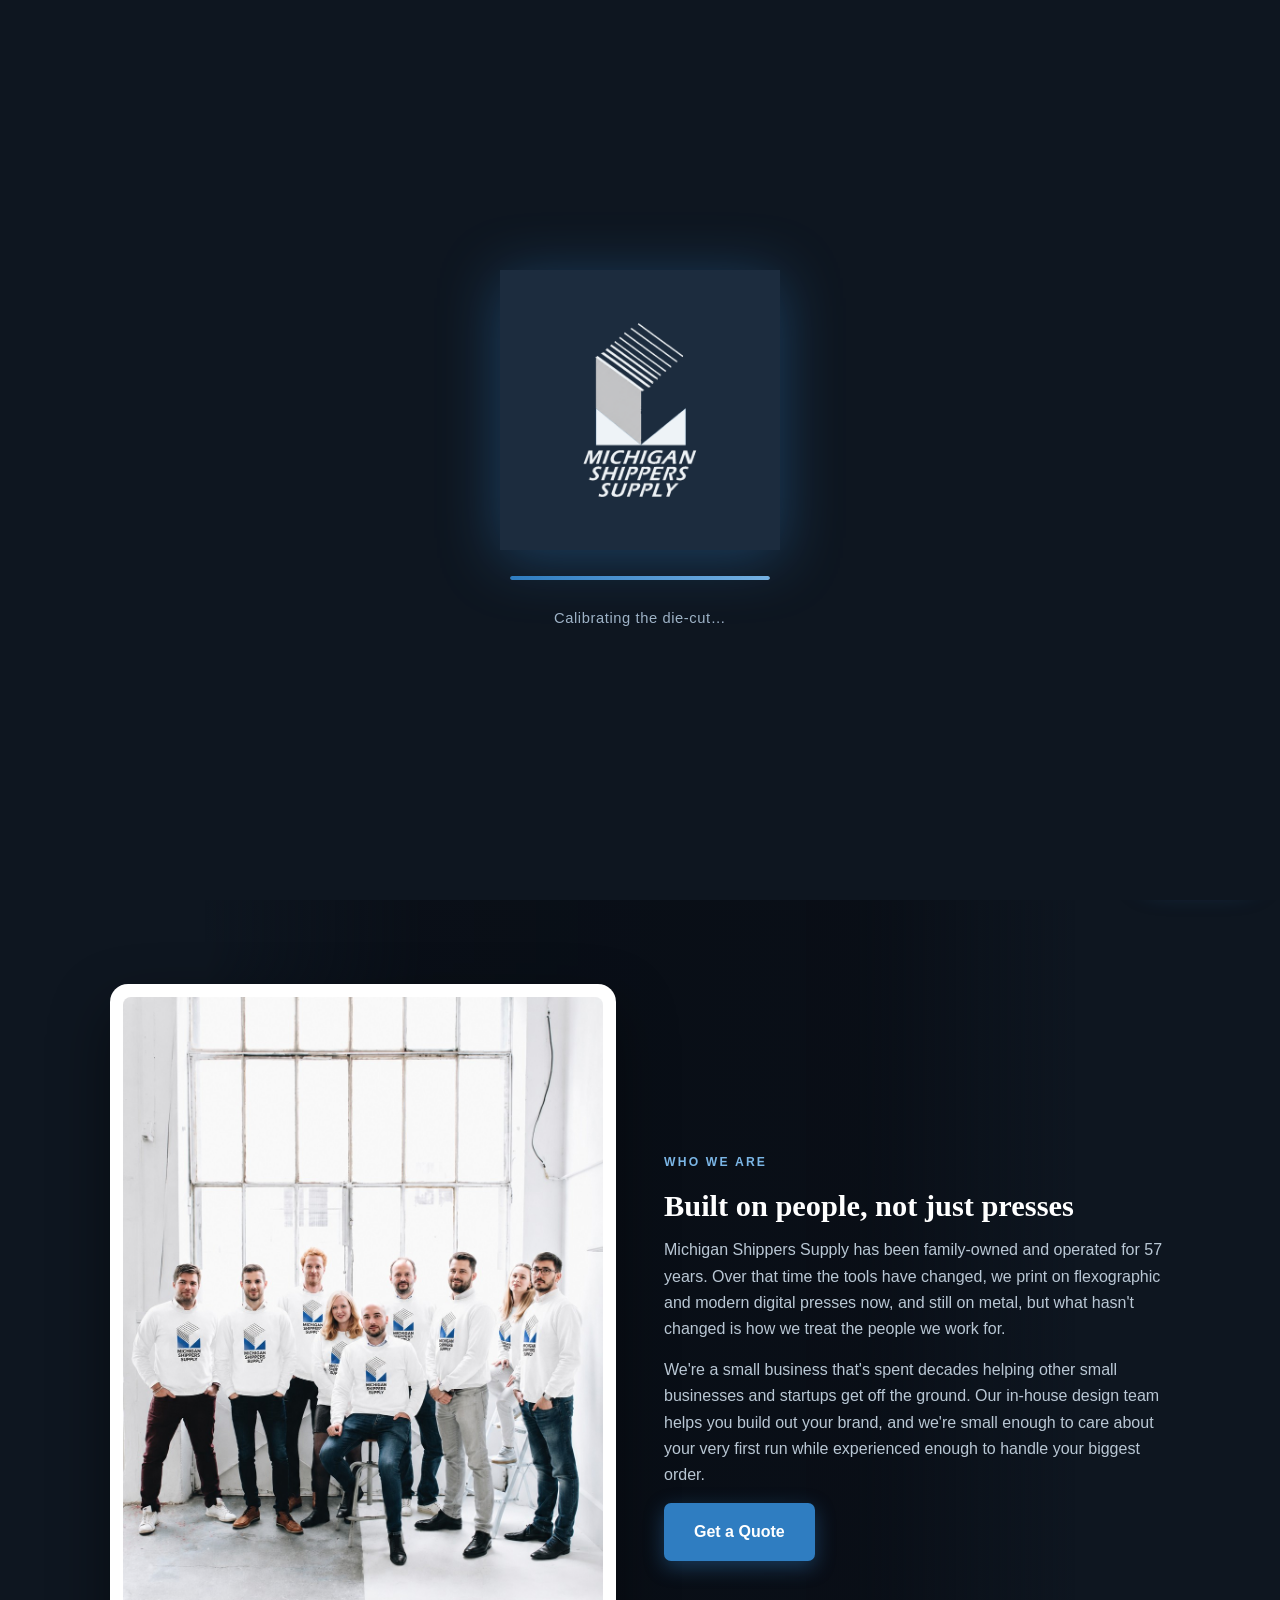
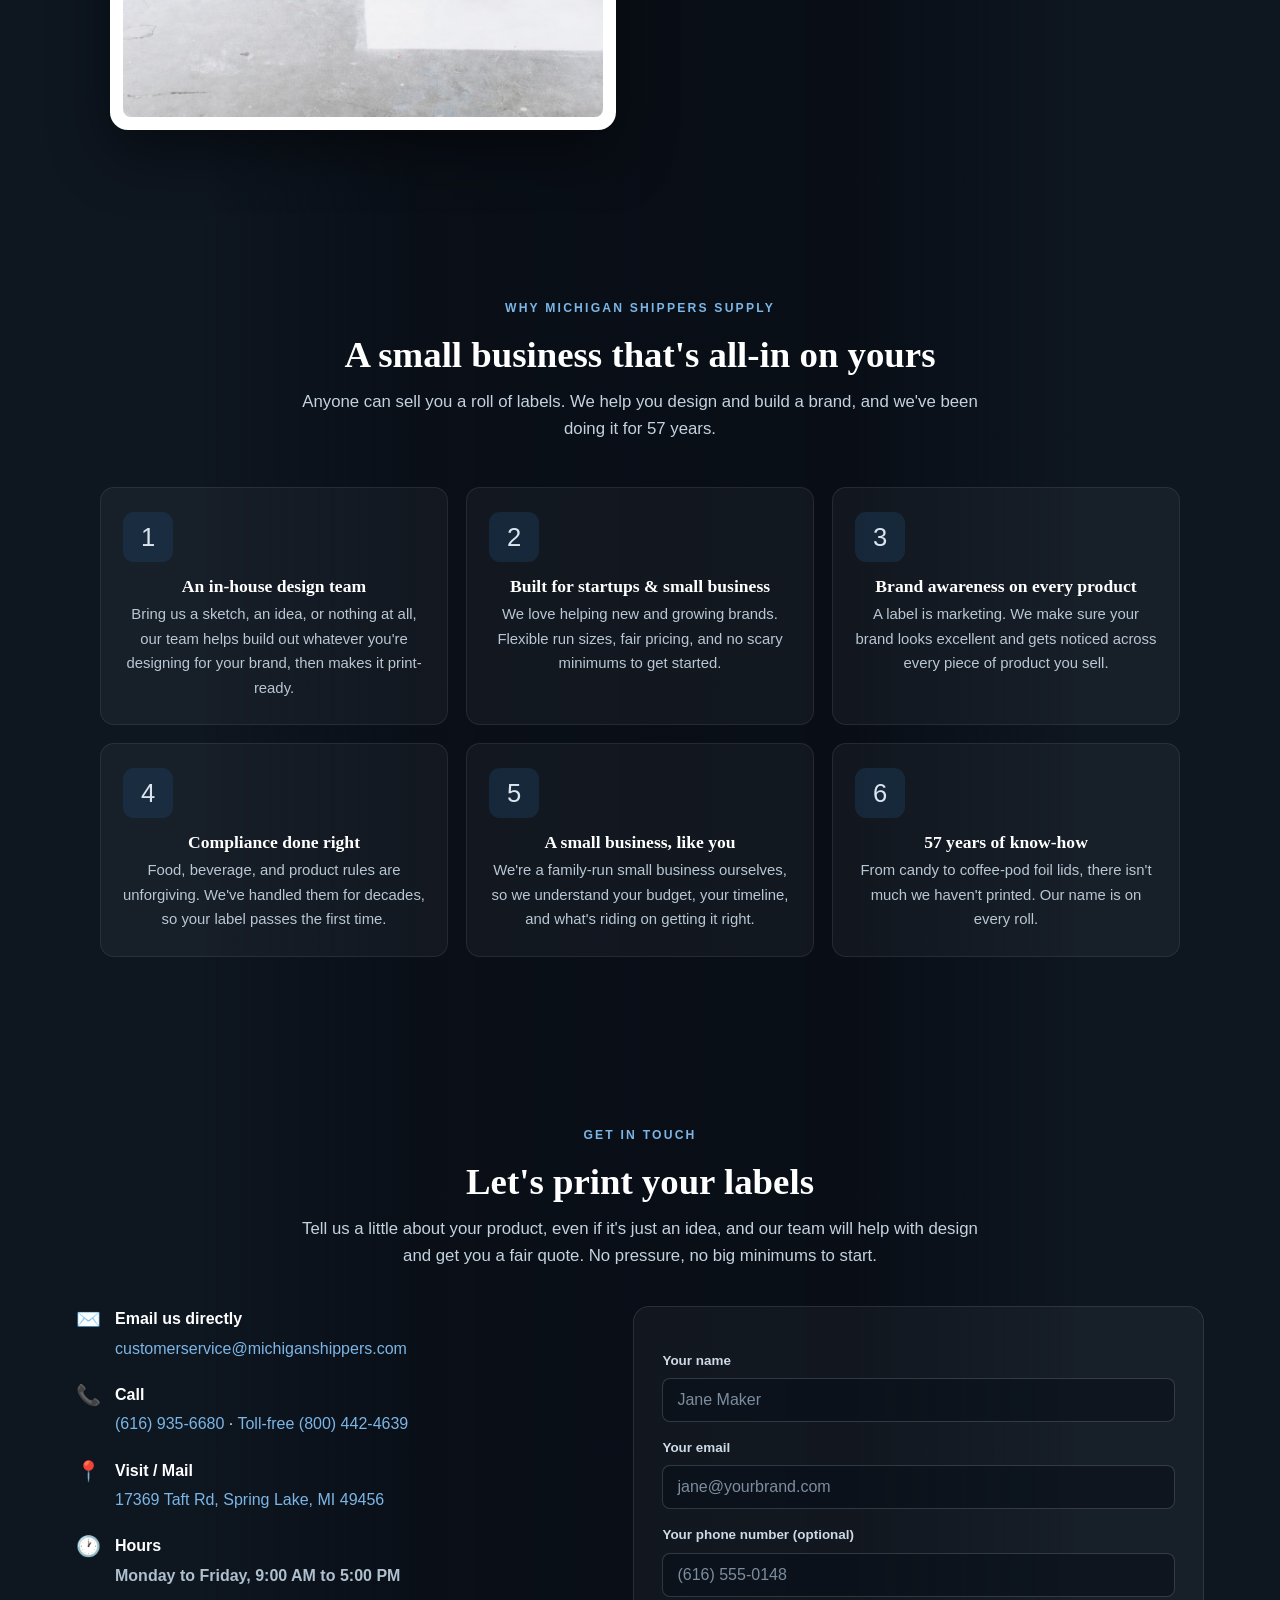
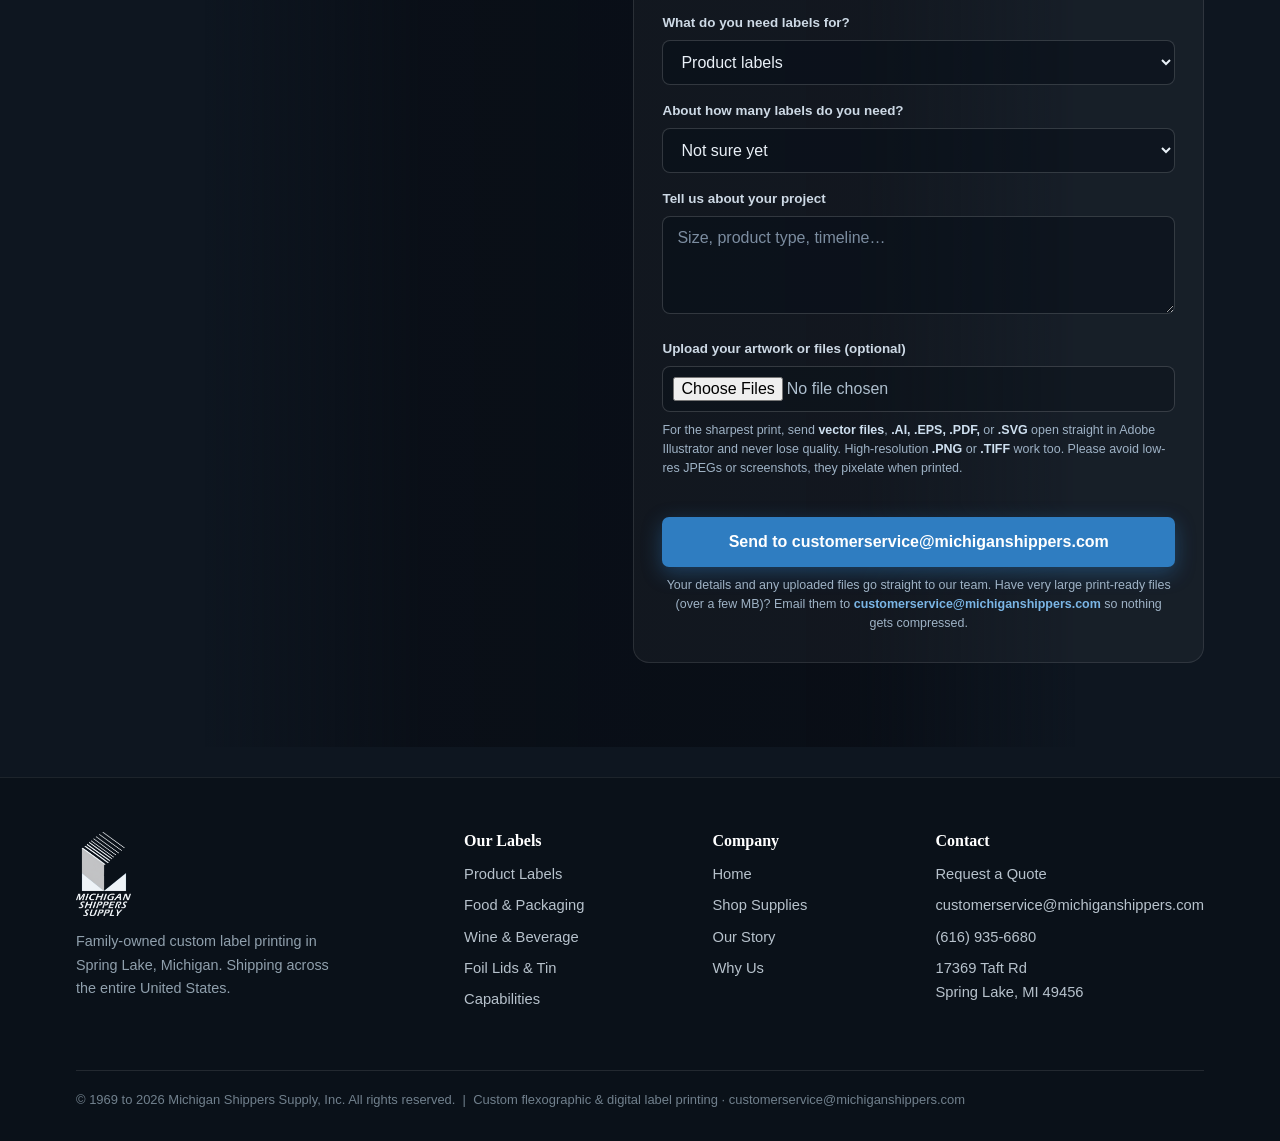
==== commit 428dbf42: "Add quantity dropdown to the quote form (top gap from Apex audit spec) The quote form asked for quan" ====
--- a/about.html
+++ b/about.html
@@ -156,8 +156,17 @@
           <option>Brand &amp; label design help</option>
           <option>Not sure yet, need help</option>
         </select>
+        <label for="quantity">About how many labels do you need?</label>
+        <select id="quantity" name="quantity">
+          <option>Not sure yet</option>
+          <option>Under 250</option>
+          <option>250 to 1,000</option>
+          <option>1,000 to 5,000</option>
+          <option>5,000 to 25,000</option>
+          <option>25,000 or more</option>
+        </select>
         <label for="msg">Tell us about your project</label>
-        <textarea id="msg" name="message" rows="4" placeholder="Quantity, size, product type, timeline&hellip;"></textarea>
+        <textarea id="msg" name="message" rows="4" placeholder="Size, product type, timeline&hellip;"></textarea>
         <label for="artwork">Upload your artwork or files (optional)</label>
         <input id="artwork" name="attachment" type="file" multiple accept=".ai,.eps,.pdf,.svg,.tif,.tiff,.png,.jpg,.jpeg" />
         <p class="upload-hint">For the sharpest print, send <strong>vector files</strong>, <strong>.AI, .EPS, .PDF,</strong> or <strong>.SVG</strong> open straight in Adobe Illustrator and never lose quality. High-resolution <strong>.PNG</strong> or <strong>.TIFF</strong> work too. Please avoid low-res JPEGs or screenshots, they pixelate when printed.</p>
--- a/immersive.css
+++ b/immersive.css
@@ -167,7 +167,7 @@
 @keyframes bob{0%,100%{transform:rotate(45deg) translate(0,0);opacity:.5}50%{transform:rotate(45deg) translate(5px,5px);opacity:1}}
 
 /* ===== INNER PAGE HERO ===== */
-.page-hero{display:flex;flex-direction:column;align-items:center;justify-content:flex-start;text-align:center;padding:clamp(290px,42vh,430px) 26px 70px;position:relative;z-index:10;}
+.page-hero{min-height:100vh;display:flex;flex-direction:column;align-items:center;justify-content:flex-start;text-align:center;padding:clamp(290px,42vh,430px) 26px 70px;position:relative;z-index:10;}
 .page-hero::before{content:"";position:absolute;inset:0;z-index:-1;pointer-events:none;background:linear-gradient(180deg,transparent 14%,rgba(8,13,20,.5) 33%,rgba(8,13,20,.92) 55%);}
 .page-hero h1{font-size:clamp(2.1rem,5vw,3.2rem);max-width:17ch;margin-bottom:16px;text-shadow:0 6px 30px rgba(0,0,0,.4);}
 .page-hero p{font-size:1.12rem;color:#d4e0ec;max-width:640px;margin:0 auto;}
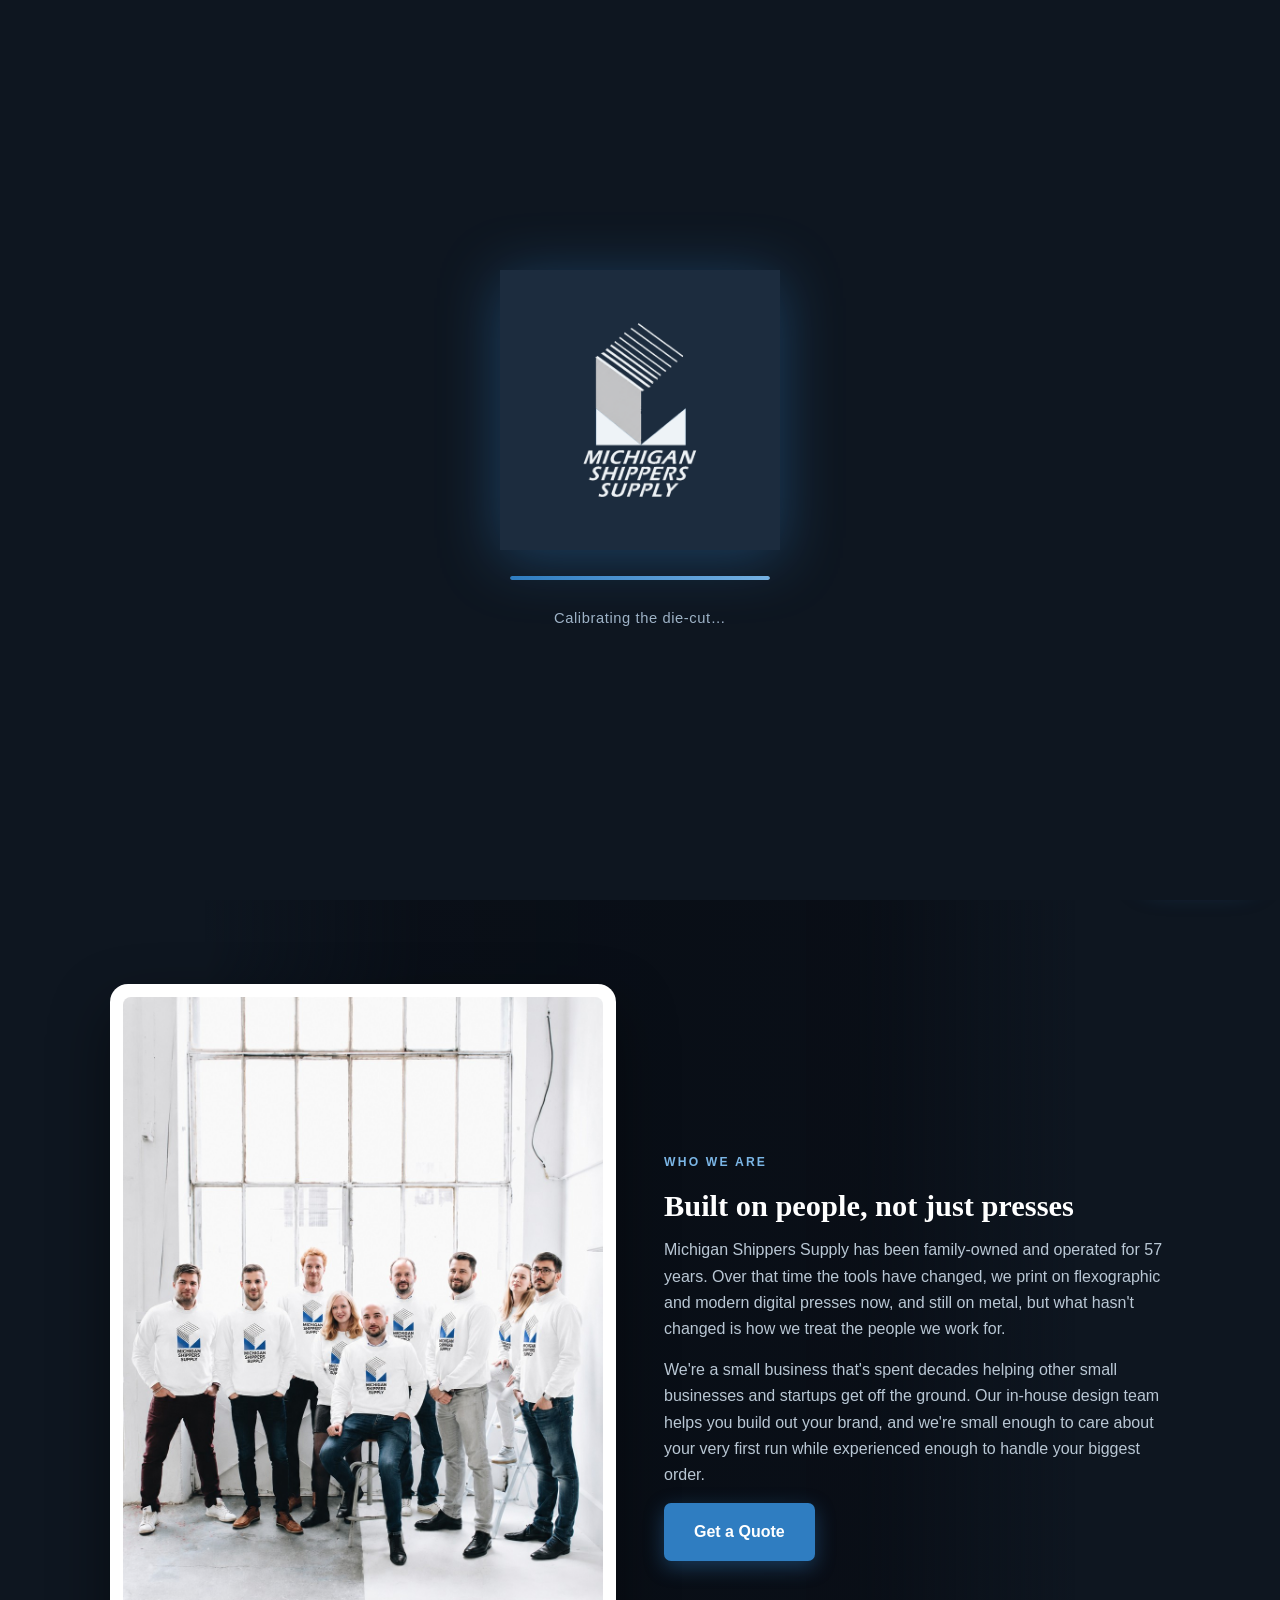
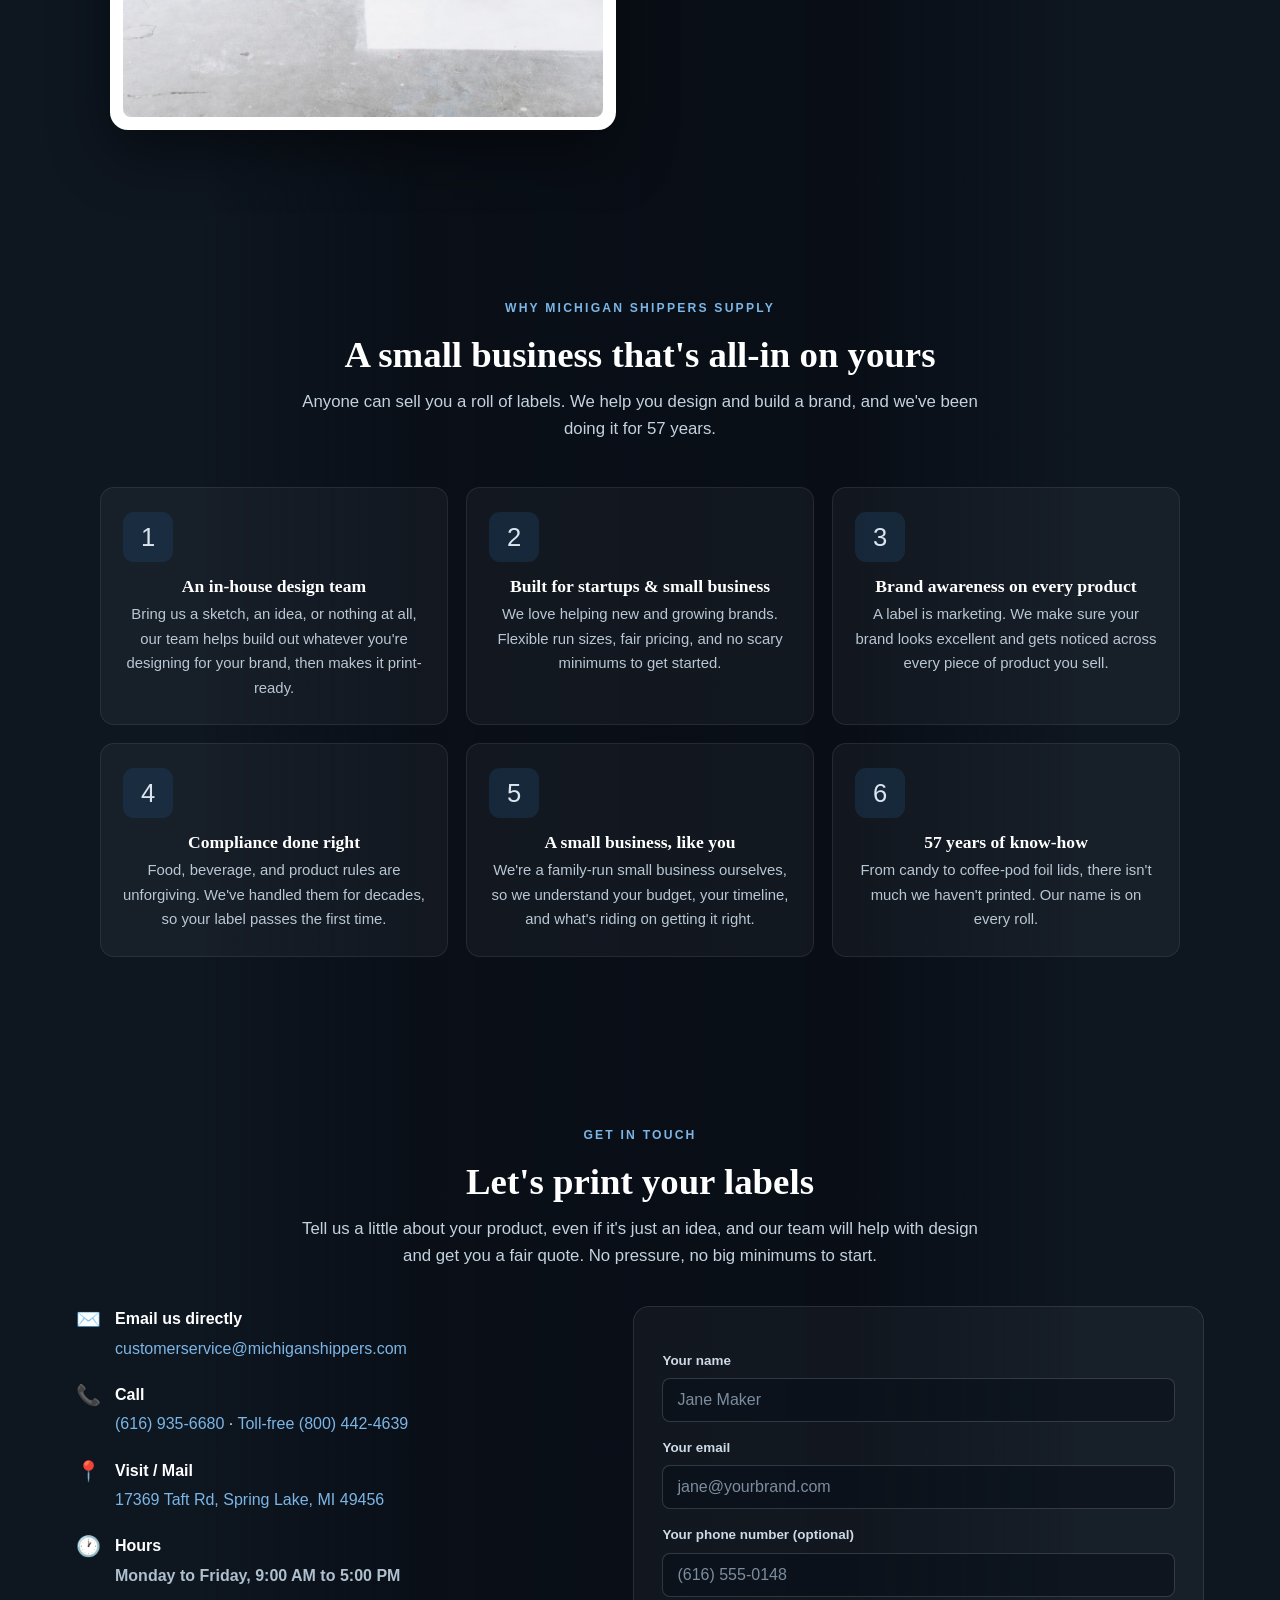
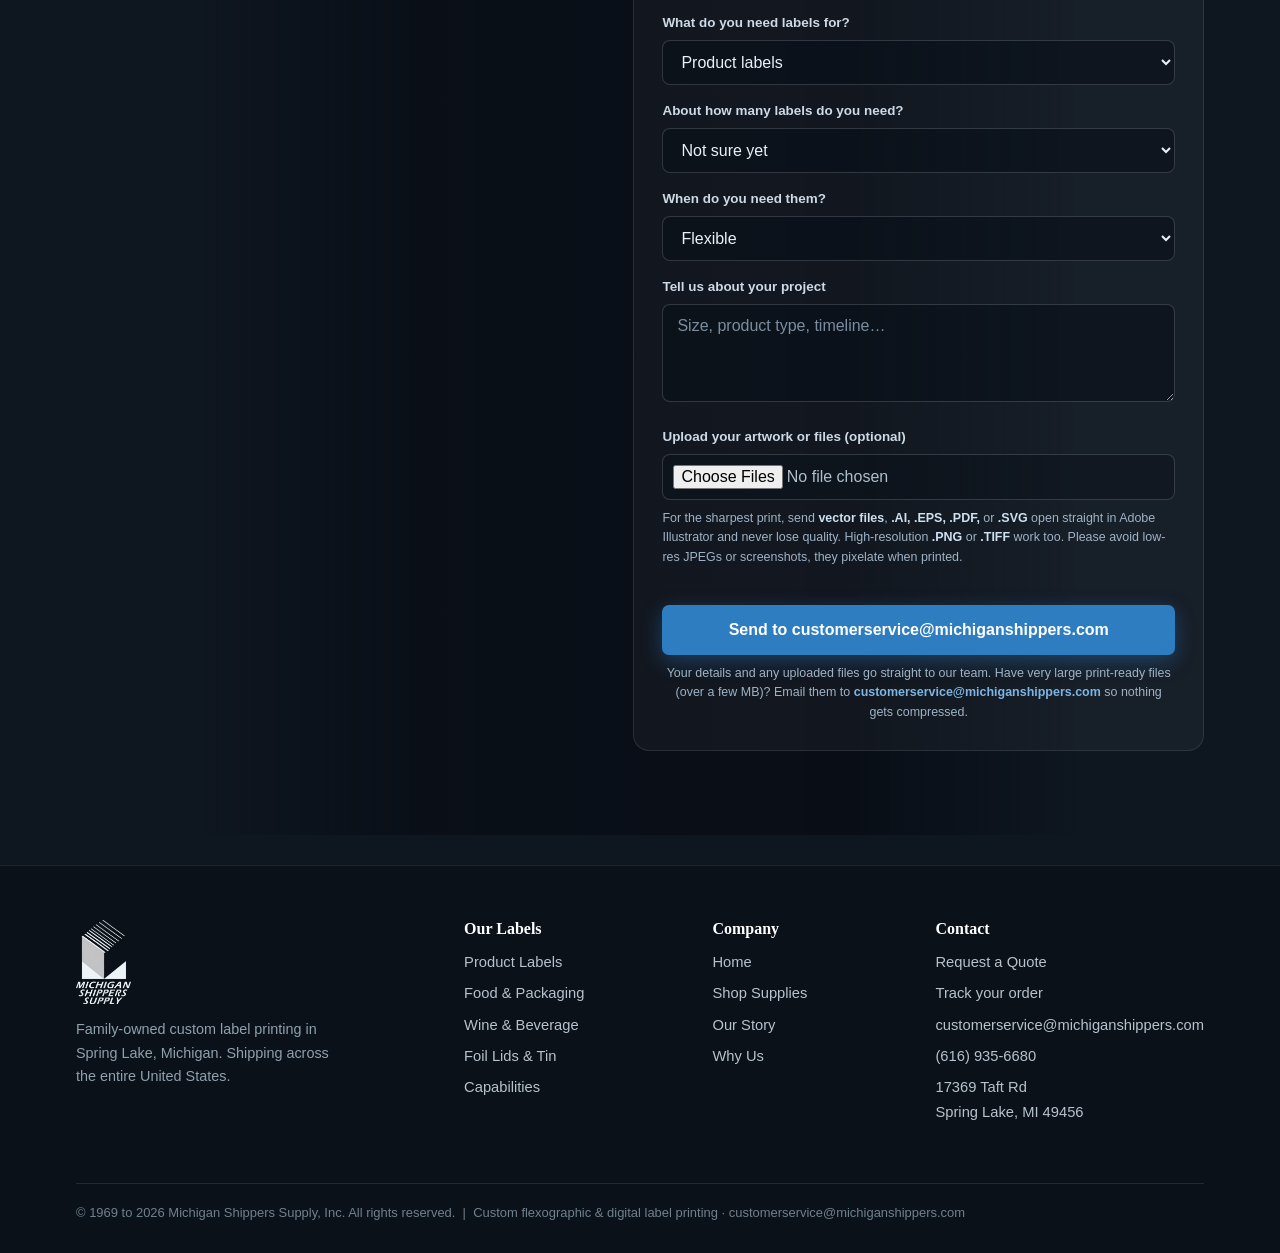
==== commit ed30e322: "UX audit fixes: 50-user simulated audit, 7 confirmed issues corrected - store.html: noscript fallbac" ====
--- a/about.html
+++ b/about.html
@@ -64,6 +64,7 @@
         </div>
       </details>
       <a class="active" href="about.html">About &amp; Contact</a>
+      <a class="nav-signin" href="account.html">Sign In</a>
       <a class="btn btn-primary" href="about.html#contact">Get a Quote</a>
     </nav>
     <button class="nav-toggle" aria-label="Menu" onclick="document.querySelector('nav.links').style.display='flex'">
@@ -153,6 +154,7 @@
           <option>Wine / beer / beverage</option>
           <option>Barcode / shipping</option>
           <option>Keurig-compatible foil lids / tin</option>
+          <option>Managed inventory / white-glove program</option>
           <option>Brand &amp; label design help</option>
           <option>Not sure yet, need help</option>
         </select>
@@ -164,6 +166,12 @@
           <option>1,000 to 5,000</option>
           <option>5,000 to 25,000</option>
           <option>25,000 or more</option>
+        </select>
+        <label for="deadline">When do you need them?</label>
+        <select id="deadline" name="deadline">
+          <option>Flexible</option>
+          <option>2 to 3 weeks</option>
+          <option>Rush (under 10 days)</option>
         </select>
         <label for="msg">Tell us about your project</label>
         <textarea id="msg" name="message" rows="4" placeholder="Size, product type, timeline&hellip;"></textarea>
@@ -213,6 +221,7 @@
     <div class="col">
       <h4>Contact</h4>
       <a href="about.html#contact">Request a Quote</a>
+      <a href="account.html">Track your order</a>
       <a href="mailto:customerservice@michiganshippers.com">customerservice@michiganshippers.com</a>
       <a href="tel:16169356680">(616) 935-6680</a>
       <a href="about.html#contact">17369 Taft Rd<br>Spring Lake, MI 49456</a>
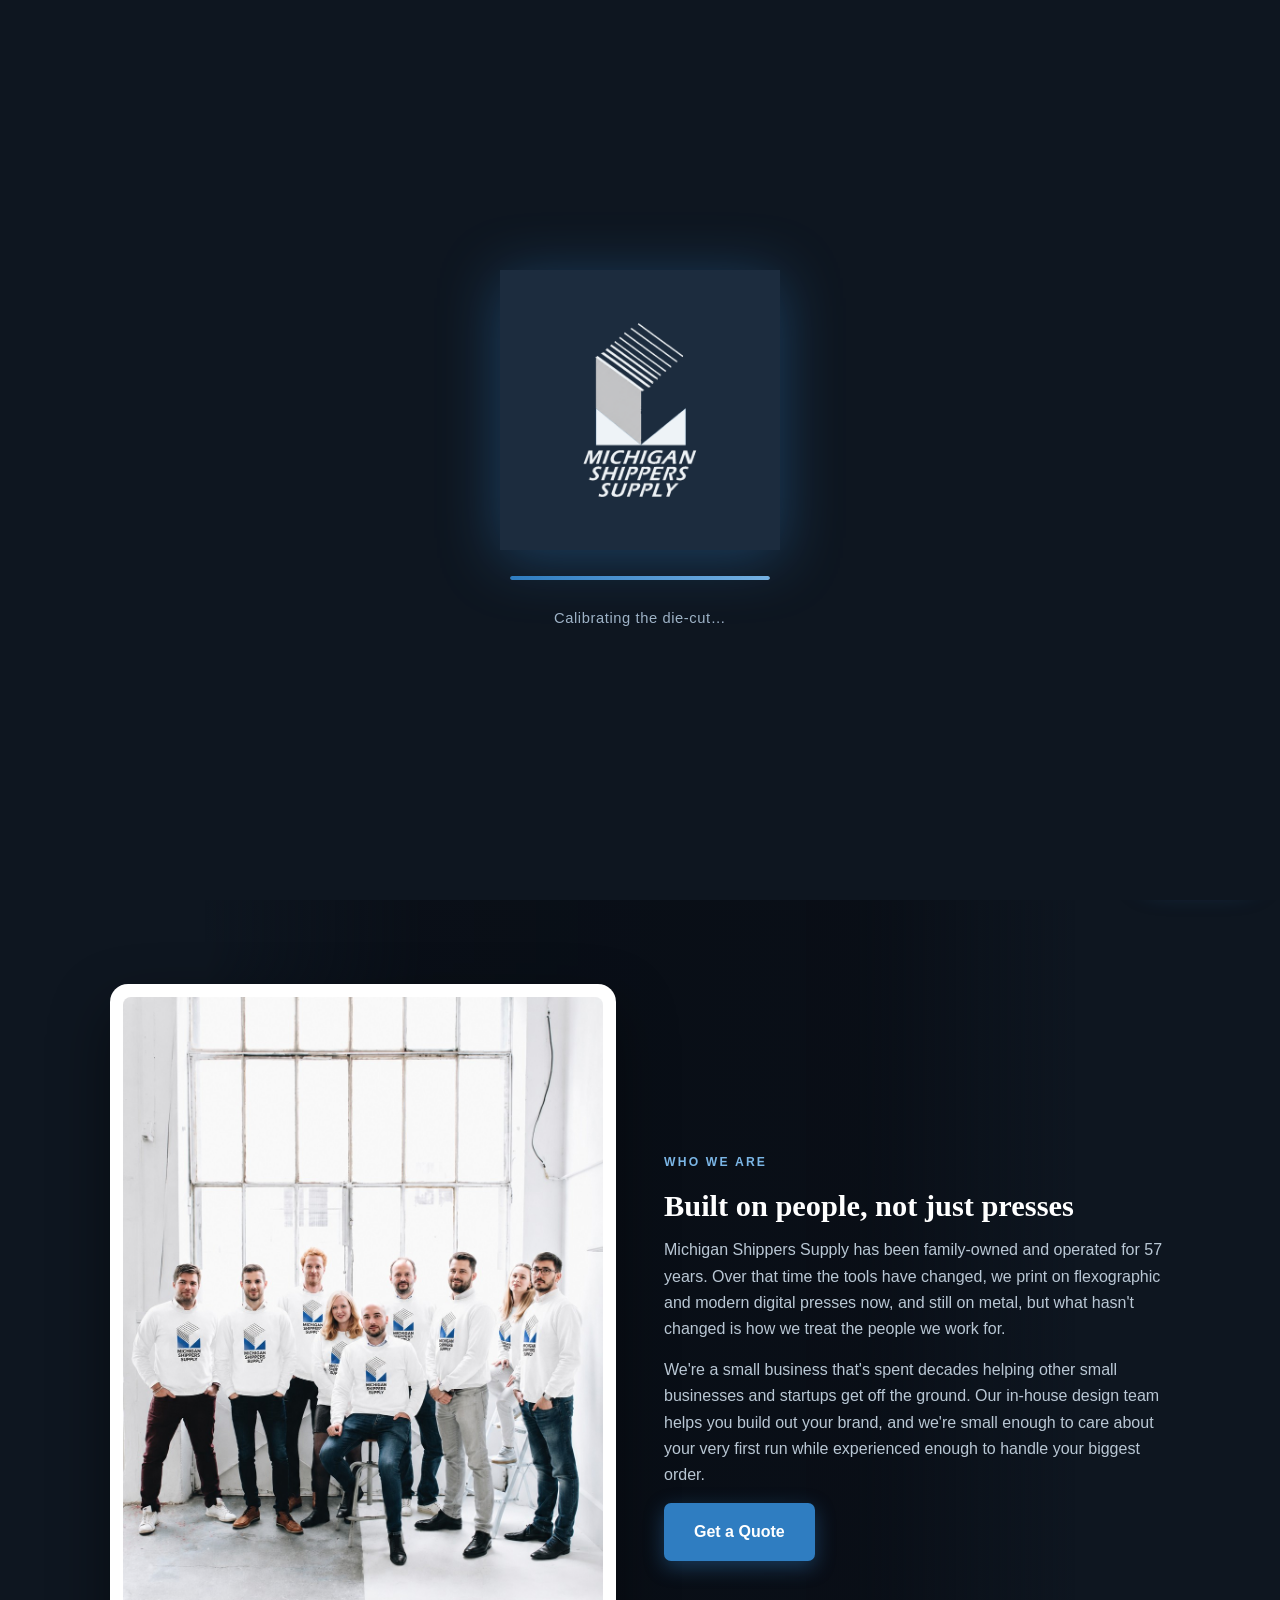
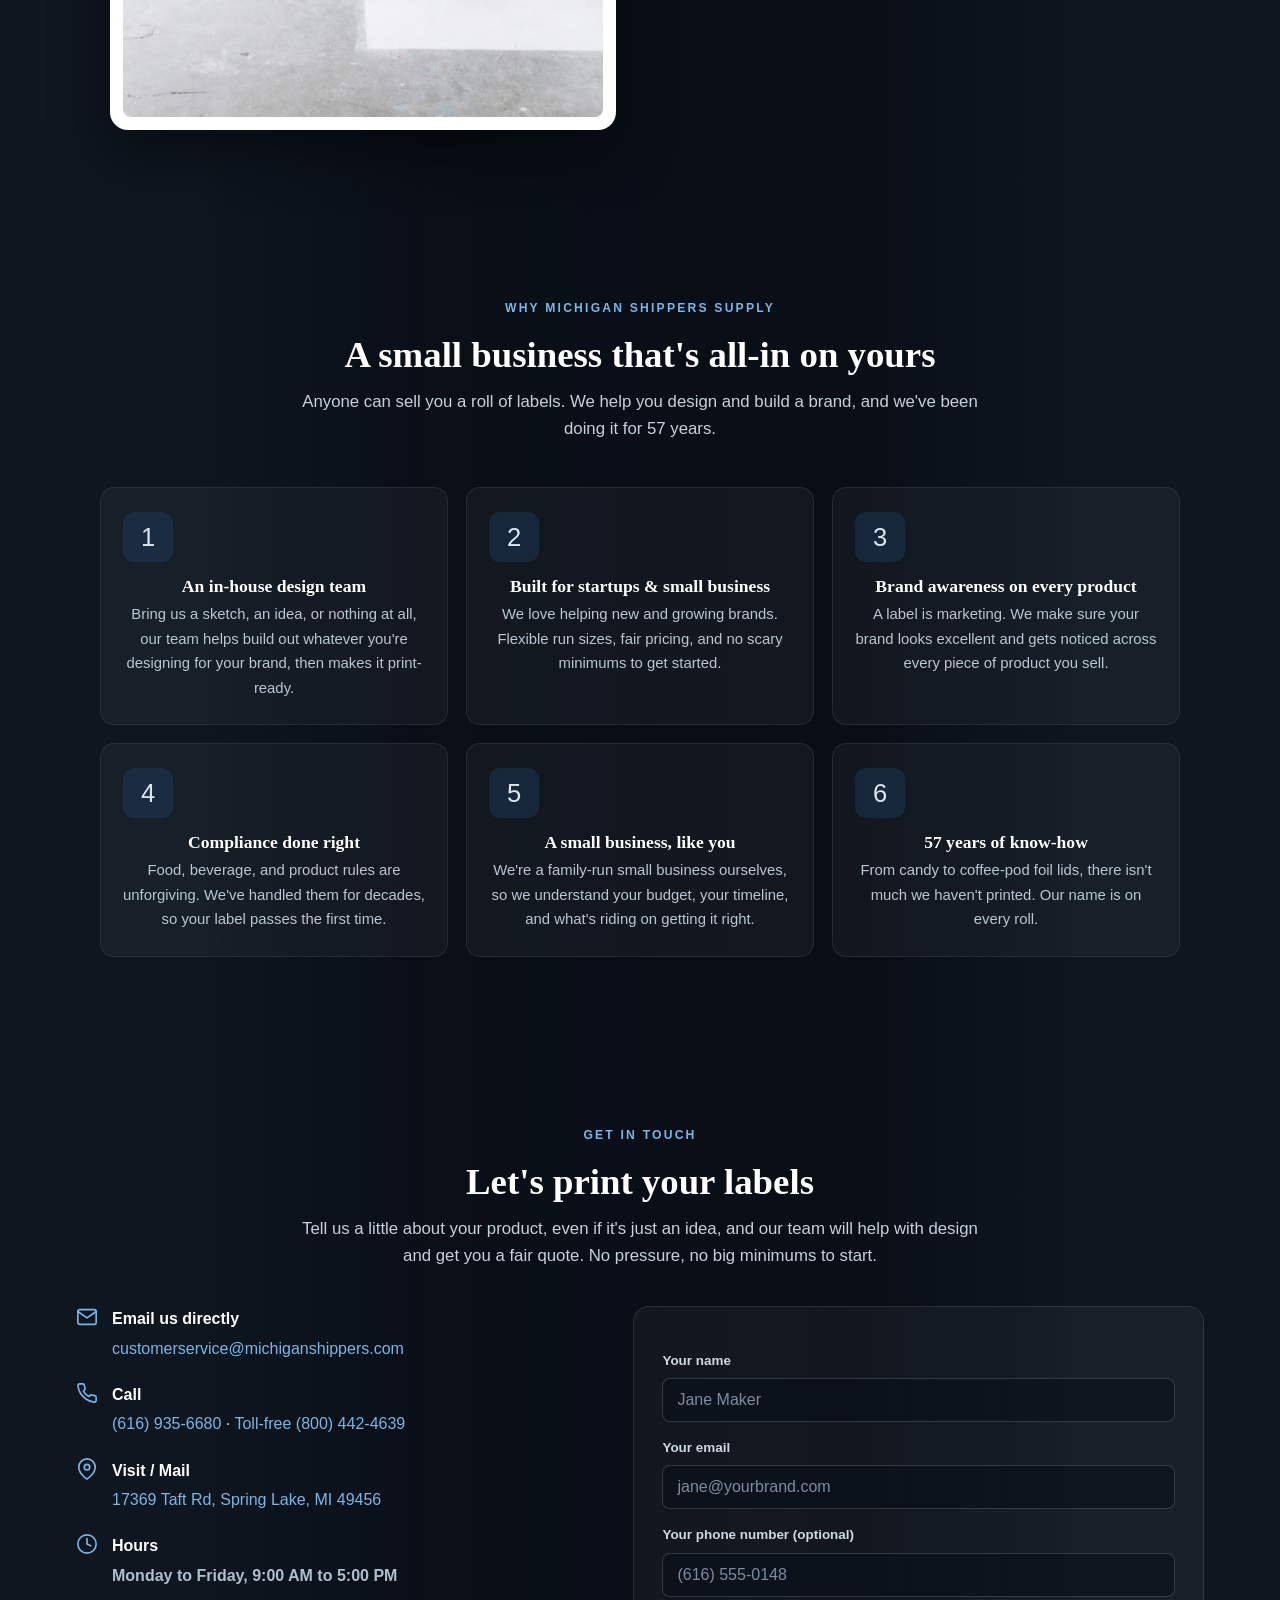
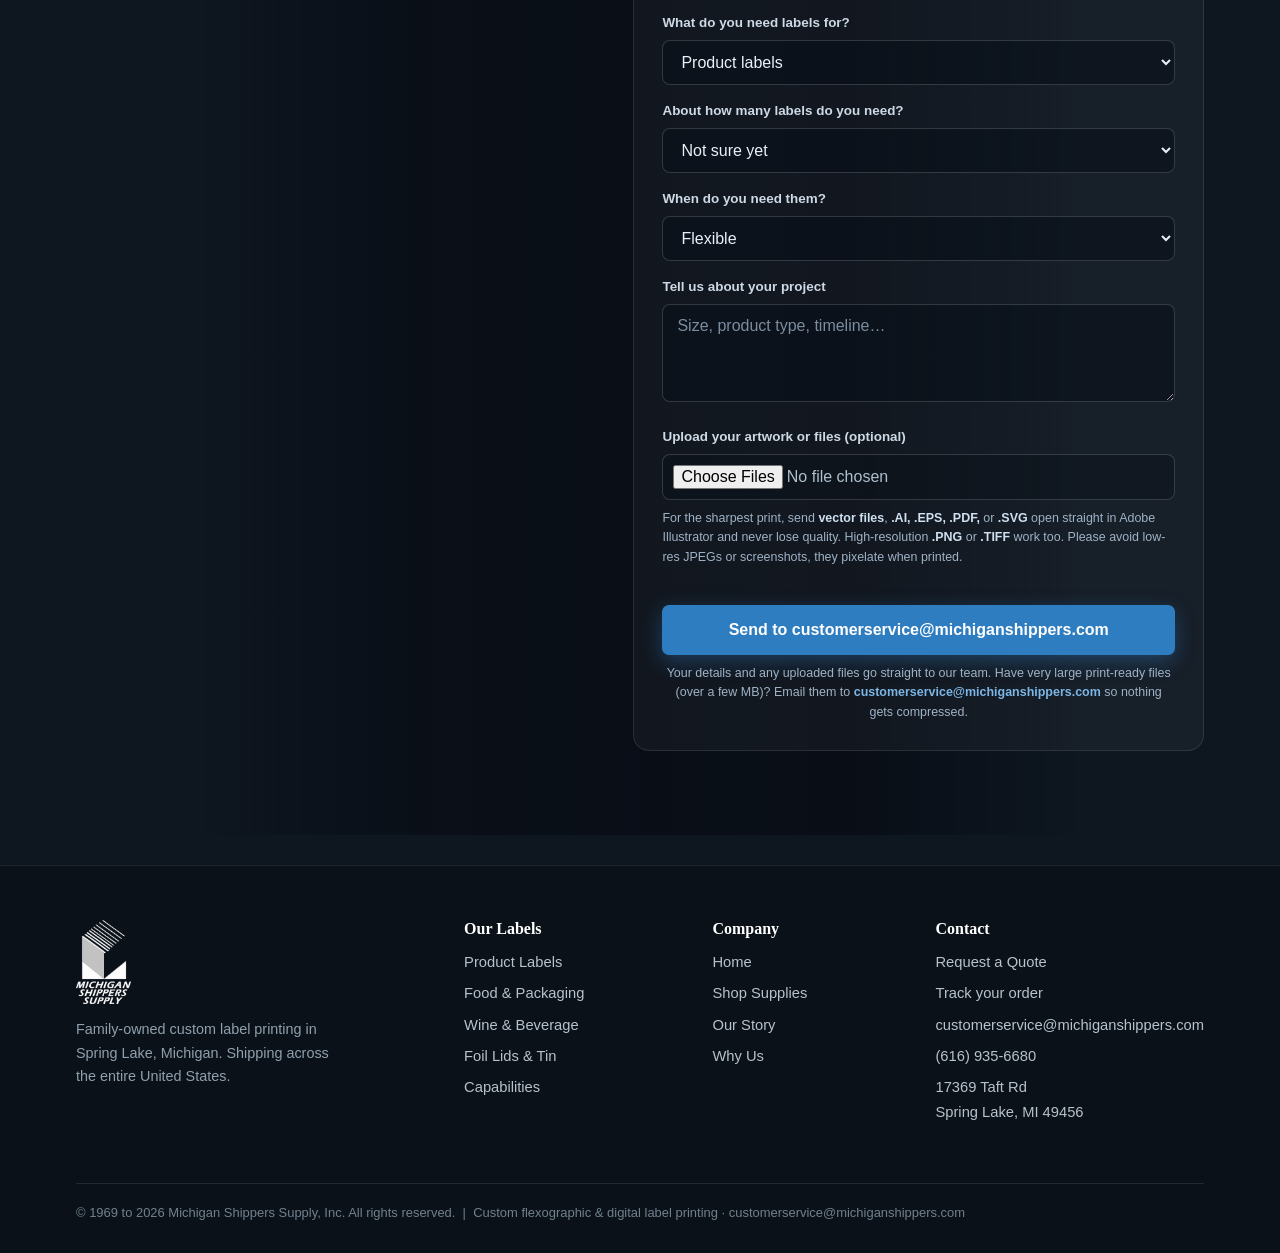
==== commit 752d1d0d: "Modernize icons + refine logo (owner feedback) - Replace all emoji icons with a consistent professio" ====
--- a/about.html
+++ b/about.html
@@ -126,12 +126,12 @@
     <div class="contact-wrap reveal">
       <div class="contact-info">
         <div class="email-cta">
-          <span class="ic">&#9993;&#65039;</span>
+          <span class="ic"><svg width="22" height="22" viewBox="0 0 24 24" fill="none" stroke="#7bb6e6" stroke-width="1.8" stroke-linecap="round" stroke-linejoin="round"><rect x="2" y="4" width="20" height="16" rx="2"/><polyline points="22,6 12,13 2,6"/></svg></span>
           <span><b>Email us directly</b><a href="mailto:customerservice@michiganshippers.com">customerservice@michiganshippers.com</a></span>
         </div>
-        <div class="email-cta"><span class="ic">&#128222;</span><span><b>Call</b><a href="tel:+16169356680">(616) 935-6680</a> &middot; <a href="tel:+18004424639">Toll-free (800) 442-4639</a></span></div>
-        <div class="email-cta"><span class="ic">&#128205;</span><span><b>Visit / Mail</b><a href="https://maps.google.com/?q=17369+Taft+Rd%2C+Spring+Lake%2C+MI+49456" target="_blank" rel="noopener">17369 Taft Rd, Spring Lake, MI 49456</a></span></div>
-        <div class="email-cta"><span class="ic">&#128336;</span><span><b>Hours</b><span>Monday to Friday, 9:00 AM to 5:00 PM</span></span></div>
+        <div class="email-cta"><span class="ic"><svg width="22" height="22" viewBox="0 0 24 24" fill="none" stroke="#7bb6e6" stroke-width="1.8" stroke-linecap="round" stroke-linejoin="round"><path d="M22 16.92v3a2 2 0 0 1-2.18 2 19.79 19.79 0 0 1-8.63-3.07 19.5 19.5 0 0 1-6-6 19.79 19.79 0 0 1-3.07-8.67A2 2 0 0 1 4.11 2h3a2 2 0 0 1 2 1.72 12.84 12.84 0 0 0 .7 2.81 2 2 0 0 1-.45 2.11L8.09 9.91a16 16 0 0 0 6 6l1.27-1.27a2 2 0 0 1 2.11-.45 12.84 12.84 0 0 0 2.81.7A2 2 0 0 1 22 16.92z"/></svg></span><span><b>Call</b><a href="tel:+16169356680">(616) 935-6680</a> &middot; <a href="tel:+18004424639">Toll-free (800) 442-4639</a></span></div>
+        <div class="email-cta"><span class="ic"><svg width="22" height="22" viewBox="0 0 24 24" fill="none" stroke="#7bb6e6" stroke-width="1.8" stroke-linecap="round" stroke-linejoin="round"><path d="M21 10c0 7-9 13-9 13s-9-6-9-13a9 9 0 0 1 18 0z"/><circle cx="12" cy="10" r="3"/></svg></span><span><b>Visit / Mail</b><a href="https://maps.google.com/?q=17369+Taft+Rd%2C+Spring+Lake%2C+MI+49456" target="_blank" rel="noopener">17369 Taft Rd, Spring Lake, MI 49456</a></span></div>
+        <div class="email-cta"><span class="ic"><svg width="22" height="22" viewBox="0 0 24 24" fill="none" stroke="#7bb6e6" stroke-width="1.8" stroke-linecap="round" stroke-linejoin="round"><circle cx="12" cy="12" r="10"/><polyline points="12 6 12 12 16 14"/></svg></span><span><b>Hours</b><span>Monday to Friday, 9:00 AM to 5:00 PM</span></span></div>
       </div>
       <!-- Quote form uses Netlify Forms. Every submission (including uploaded files) is stored in
            the Netlify dashboard (Forms tab) and emailed to the address configured there.
--- a/immersive.css
+++ b/immersive.css
@@ -197,7 +197,8 @@
 .how3 .hnum{width:56px;height:56px;border-radius:50%;border:2px solid rgba(47,125,193,.6);color:var(--blue-light);font-family:var(--serif);font-weight:700;font-size:1.4rem;display:flex;align-items:center;justify-content:center;margin:0 auto 16px;}
 .how3 .hstep h3{font-size:1.16rem;margin-bottom:8px;}
 .how3 .hstep p{color:#b9c7d4;font-size:.96rem;}
-.how-note{max-width:700px;margin:40px auto 0;text-align:center;padding:18px 24px;background:rgba(47,125,193,.1);border:1px dashed rgba(47,125,193,.5);border-radius:12px;color:#dce5ee;font-size:.98rem;}
+/* full-bleed separator band between sections */
+.how-note{width:100vw;margin:64px calc(50% - 50vw) 0;text-align:center;padding:30px 24px;background:rgba(47,125,193,.07);border-top:1px solid rgba(255,255,255,.08);border-bottom:1px solid rgba(255,255,255,.08);border-radius:0;color:#dce5ee;font-size:1.02rem;letter-spacing:.01em;}
 .how-note strong{color:#fff;}
 
 /* two-column showcase (image + copy) */
